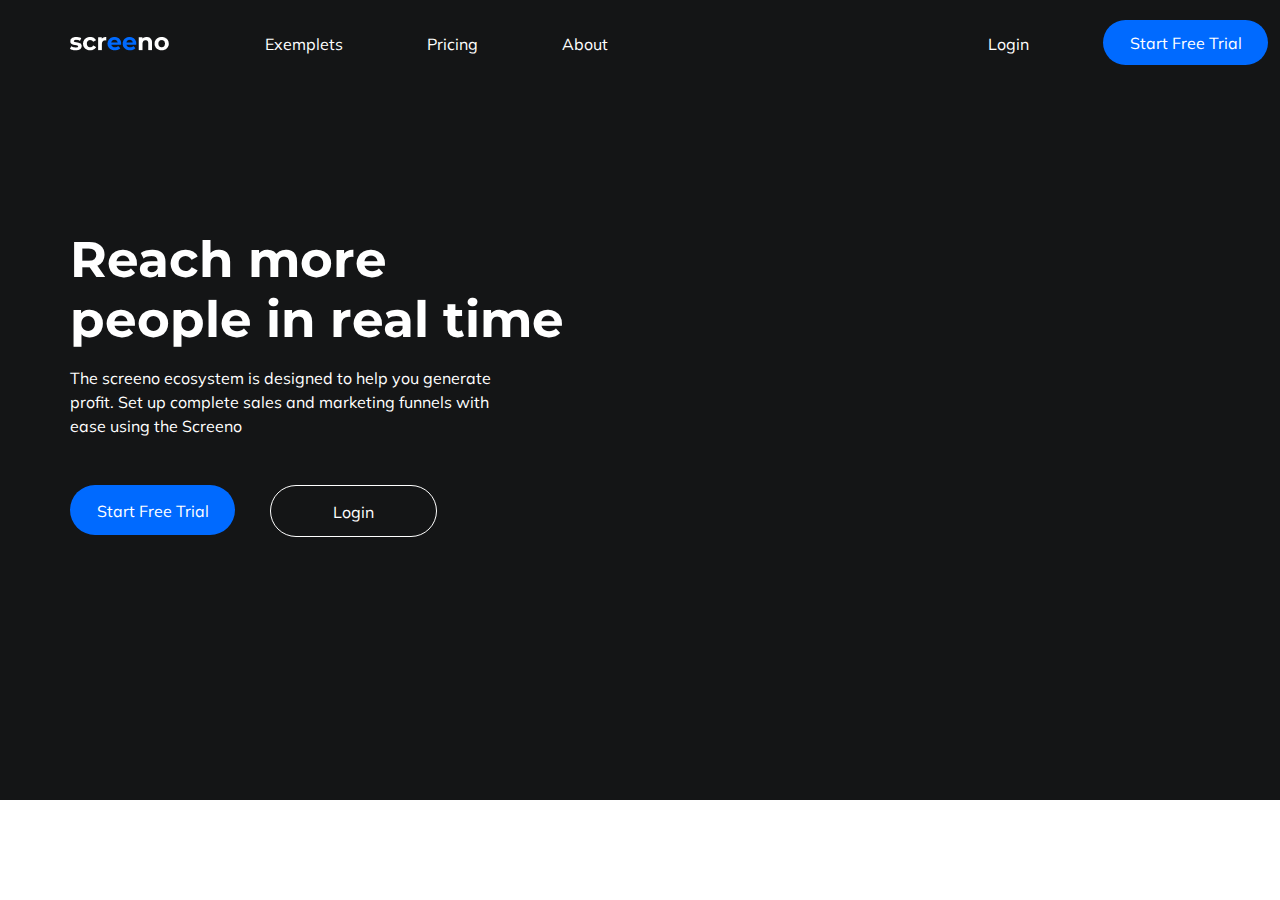
==== index.html @ a5e1cbe7 "added hero section text + started working on images" ====
<!DOCTYPE html>
<html lang="en">
<head>
    <meta charset="UTF-8">
    <meta http-equiv="X-UA-Compatible" content="IE=edge">
    <meta name="viewport" content="width=device-width, initial-scale=1.0">
    <link rel="stylesheet" href="main.css">
    <link rel="preconnect" href="https://fonts.googleapis.com">
    <link rel="preconnect" href="https://fonts.gstatic.com" crossorigin>
    <link href="https://fonts.googleapis.com/css2?family=Montserrat:wght@200;300;400;500;600;700;800&family=Mulish:wght@300;400;500;600;700&display=swap" rel="stylesheet">
    <title>Screeno</title>
</head>
<body>
    <section class="main-section">
        <div class="main-content">
            <nav class="main-nav">
                <img class="main-logo" src="img/title.png" alt="logo">
                <ul class="main-nav-ul">
                    <li class="main-nav-li">
                        Exemplets  
                    </li>
                    <li class="main-nav-li">
                        Pricing
                    </li>
                    <li class="main-nav-li">
                        About
                    </li>
                </ul>
                <ul class="main-nav-right">
                    <li class="right-li">
                        Login
                    </li>
                    <li class="right-li ">
                        <button class="main-right-button">
                            Start Free Trial
                        </button>
                    </li>
                </ul>
            </nav>
            <div class="main-text">
                <header class="main-header">
                    Reach more people in real time
                </header>
                <p class="main-p">
                    The screeno ecosystem is designed to help you generate profit. Set up complete sales and marketing funnels with ease using the Screeno
                </p>
                <div class="blue-main-btn">
                    <p>
                        Start Free Trial
                    </p>
                </div>
                <div class="login-main-btn">
                    <p>
                        Login
                    </p>
                </div>
            </div>
            <!-- <img class="main-img-phone" src="img/Main-phone-frame.png" alt="main phone"> -->
            <!-- <img class="main-img-tv" src="img/Main-TV-frame.png" alt="main TV"> -->
        </div>
    </section>
</body>
</html>
---- main.css ----
body{
    margin: 0;
    padding: 0;
}
.main-section{
    height: 800px;
    background-color: #141516;
}
.main-content{
    width: 1140px;
    margin: auto;
    
}
.main-nav{
    padding-top: 34px;
    display: flex;
    align-items: center; 
    font-family: 'Mulish', sans-serif;
    font-weight: 400;
    font-size: 16px;
    color: white;
    margin: 0;
    
    /* justify-content: space-between; */

}
.main-logo{
    cursor: pointer;
    margin-right: 96px;
}
.main-nav-ul{
    list-style-type: none;
    margin: 0;
    padding: 0;
    /* margin-right: 800px; */
}
.main-nav-li{
    display: inline-block;
    margin-right: 80px;
    cursor: pointer;
    transition: all 500ms; 
}
.main-nav-li:hover{
    color: #006AFF;
    
}
.main-nav-right{
    margin-left: 230px;
    margin-top: 0;
    margin-bottom: 0;
    padding: 0;
    list-style-type: none;
    /* left: 80%;
    position: absolute; */
    
}
.right-li{
    cursor: pointer;
    display: inline-block;
     margin-left: 70px; 
    
}  
.main-right-button{
    background: #006AFF;
    width: 165px;
    position: absolute;
    height: 45px;
    border-radius: 25px;
    font-family: 'Mulish', sans-serif;
    font-weight: 400;
    font-size: 16px;
    color: white;
    border: 0;
    cursor: pointer;
    top: 20px;
}      
.main-header{
    font-family: 'Montserrat', sans-serif;
    color: white;
    font-weight: 700;
    font-size: 50px;
    line-height: 60px;
    top: 230px;
    position: absolute;
    width: 500px;
}
.main-p{
    font-family: 'Mulish', sans-serif;
    color: white;
    width: 450px;
    font-size: 16px;
    line-height: 150%;
    font-weight: 400;
    top: 350px;
    position: absolute;
    
}

.blue-main-btn{
    background: #006AFF;
    width: 165px;
    position: absolute;
    height: 45px;
    border-radius: 37px;
    font-family: 'Mulish', sans-serif;
    font-weight: 400;
    font-size: 16px;
    color: white;
    border: 0;
    cursor: pointer;
    top: 485px;
    text-align: center;
    padding-bottom: 5px;
}

.login-main-btn{
    width: 165px;
    position: absolute;
    height: 40px;
    border-radius: 37px;
    font-family: 'Mulish', sans-serif;
    font-weight: 400;
    font-size: 16px;
    color: white;
    border: 1px solid white;
    text-align: center;
    padding-bottom: 10px;
    margin-left: 200px;
    top: 485px;
    cursor: pointer;
}
.main-img-tv{
    position: absolute;
    top: 175px;
    margin-right: 150px;
}
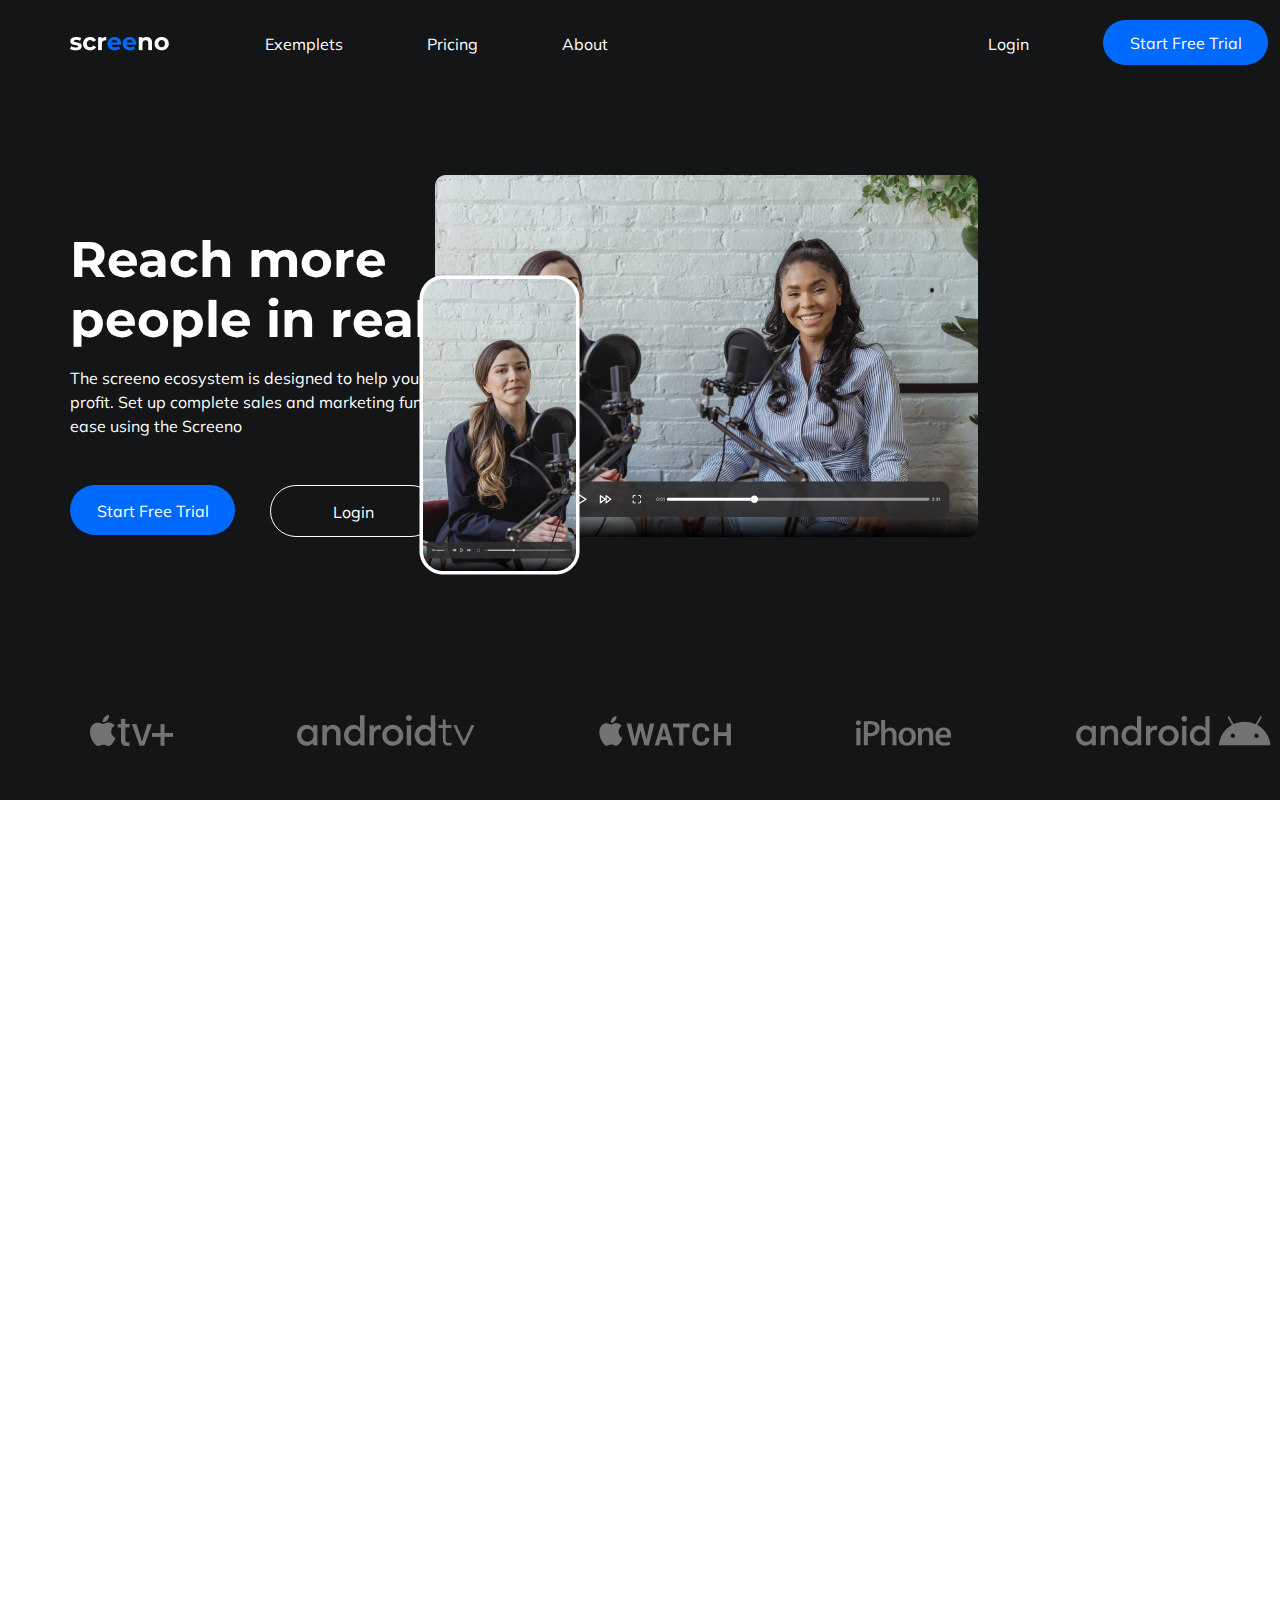
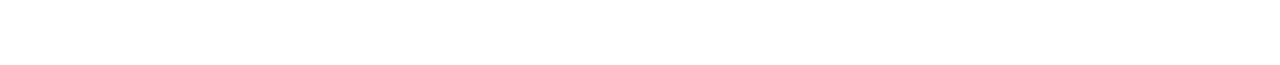
==== commit 92a4fe44: "Finished the hero section by placing the pictures and the service icons" ====
--- a/index.html
+++ b/index.html
@@ -11,53 +11,79 @@
     <title>Screeno</title>
 </head>
 <body>
-    <section class="main-section">
-        <div class="main-content">
-            <nav class="main-nav">
-                <img class="main-logo" src="img/title.png" alt="logo">
-                <ul class="main-nav-ul">
-                    <li class="main-nav-li">
+    <section class="hero-section">
+        <div class="hero-content">
+            <nav class="hero-nav">
+                <img class="hero-logo" src="img/title.png" alt="logo">
+                <ul class="hero-nav-ul">
+                    <li class="hero-nav-link">
                         Exemplets  
                     </li>
-                    <li class="main-nav-li">
+                    <li class="hero-nav-link">
                         Pricing
                     </li>
-                    <li class="main-nav-li">
+                    <li class="hero-nav-link">
                         About
                     </li>
                 </ul>
-                <ul class="main-nav-right">
-                    <li class="right-li">
+                <ul class="hero-nav-right">
+                    <li class="right-link">
                         Login
                     </li>
-                    <li class="right-li ">
-                        <button class="main-right-button">
+                    <li class="right-link">
+                        <button class="hero-right-button">
                             Start Free Trial
                         </button>
                     </li>
                 </ul>
             </nav>
-            <div class="main-text">
-                <header class="main-header">
+            <div class="hero-text">
+                <header class="hero-header">
                     Reach more people in real time
                 </header>
-                <p class="main-p">
+                <p class="hero-p">
                     The screeno ecosystem is designed to help you generate profit. Set up complete sales and marketing funnels with ease using the Screeno
                 </p>
-                <div class="blue-main-btn">
+                <div class="blue-hero-btn">
                     <p>
                         Start Free Trial
                     </p>
                 </div>
-                <div class="login-main-btn">
+                <div class="login-hero-btn">
                     <p>
                         Login
                     </p>
                 </div>
             </div>
-            <!-- <img class="main-img-phone" src="img/Main-phone-frame.png" alt="main phone"> -->
-            <!-- <img class="main-img-tv" src="img/Main-TV-frame.png" alt="main TV"> -->
+            <img class="hero-img-phone" src="img/Main-phone-frame.png" alt="main phone">
+            <img class="hero-img-tv" src="img/Main-TV-frame.png" alt="main TV">
+            <div class="live-hero-box">
+                <img class="hero-live" src="img/live.png" alt="live">
+            </div>
+            <div class="hero-platforms-flex">
+                <ul class="hero-platforms-list">
+                    <li class="hero-platforms">
+                        <img src="img/tv.png" alt="apple-tv">
+                    </li>
+                    <li class="hero-platforms">
+                        <img src="img/android.png" alt="android-tv">
+                    </li>
+                    <li class="hero-platforms">
+                        <img src="img/appleexport.png" alt="watch">
+                    </li>
+                    <li class="hero-platforms">
+                        <img src="img/iphone.png" alt="iphone">
+                    </li>
+                    <li class="hero-platforms">
+                        <img src="img/androidicon.png" alt="android">
+                    </li>
+                </ul>
+
+            </div>
         </div>
+    </section>
+    <section class="benefit-section">
+
     </section>
 </body>
 </html>--- a/main.css
+++ b/main.css
@@ -1,17 +1,20 @@
-body{
+body {
     margin: 0;
     padding: 0;
 }
-.main-section{
+
+.hero-section {
     height: 800px;
     background-color: #141516;
 }
-.main-content{
+
+.hero-content {
     width: 1140px;
     margin: auto;
     
 }
-.main-nav{
+
+.hero-nav {
     padding-top: 34px;
     display: flex;
     align-items: center; 
@@ -24,27 +27,32 @@
     /* justify-content: space-between; */
 
 }
-.main-logo{
+
+.hero-logo {
     cursor: pointer;
     margin-right: 96px;
 }
-.main-nav-ul{
+
+.hero-nav-ul {
     list-style-type: none;
     margin: 0;
     padding: 0;
     /* margin-right: 800px; */
 }
-.main-nav-li{
+
+.hero-nav-link {
     display: inline-block;
     margin-right: 80px;
     cursor: pointer;
     transition: all 500ms; 
 }
-.main-nav-li:hover{
+
+.hero-nav-link:hover {
     color: #006AFF;
     
 }
-.main-nav-right{
+
+.hero-nav-right { 
     margin-left: 230px;
     margin-top: 0;
     margin-bottom: 0;
@@ -54,13 +62,15 @@
     position: absolute; */
     
 }
-.right-li{
+
+.right-link {
     cursor: pointer;
     display: inline-block;
      margin-left: 70px; 
     
-}  
-.main-right-button{
+}
+
+.hero-right-button {
     background: #006AFF;
     width: 165px;
     position: absolute;
@@ -73,8 +83,9 @@
     border: 0;
     cursor: pointer;
     top: 20px;
-}      
-.main-header{
+}
+
+.hero-header {
     font-family: 'Montserrat', sans-serif;
     color: white;
     font-weight: 700;
@@ -84,7 +95,8 @@
     position: absolute;
     width: 500px;
 }
-.main-p{
+
+.hero-p {
     font-family: 'Mulish', sans-serif;
     color: white;
     width: 450px;
@@ -96,7 +108,7 @@
     
 }
 
-.blue-main-btn{
+.blue-hero-btn {
     background: #006AFF;
     width: 165px;
     position: absolute;
@@ -113,7 +125,7 @@
     padding-bottom: 5px;
 }
 
-.login-main-btn{
+.login-hero-btn {
     width: 165px;
     position: absolute;
     height: 40px;
@@ -129,8 +141,59 @@
     top: 485px;
     cursor: pointer;
 }
-.main-img-tv{
+
+.hero-img-tv {
     position: absolute;
     top: 175px;
     margin-right: 150px;
+    right: 152px;
+    width: 543px;
+}
+
+.hero-img-phone {
+    z-index: 2;
+    position: absolute;
+    top: 275px;
+    right: 700px;
+}
+
+.hero-live {
+    position: absolute;
+    z-index: 2;
+    padding-left: 13px;
+    padding-top: 3px;
+}
+
+.live-hero-box {
+    background-color: white;
+    height: 30px;
+    width: 72px;
+    border-radius: 20px;
+    top: 155px;
+    left: 1525px;
+    position: absolute;
+}
+
+.hero-platforms-flex {
+    margin-top: 645px;
+    position: absolute;
+}
+
+.hero-platforms-list {
+    list-style-type: none;
+
+}
+
+.hero-platforms {
+    display: inline-block;
+    margin-left: 120px;
+    cursor: pointer;
+}
+
+.hero-platforms:first-child {
+    margin-left: -20px;
+}
+
+.benefit-section {
+    height: 865px;
 }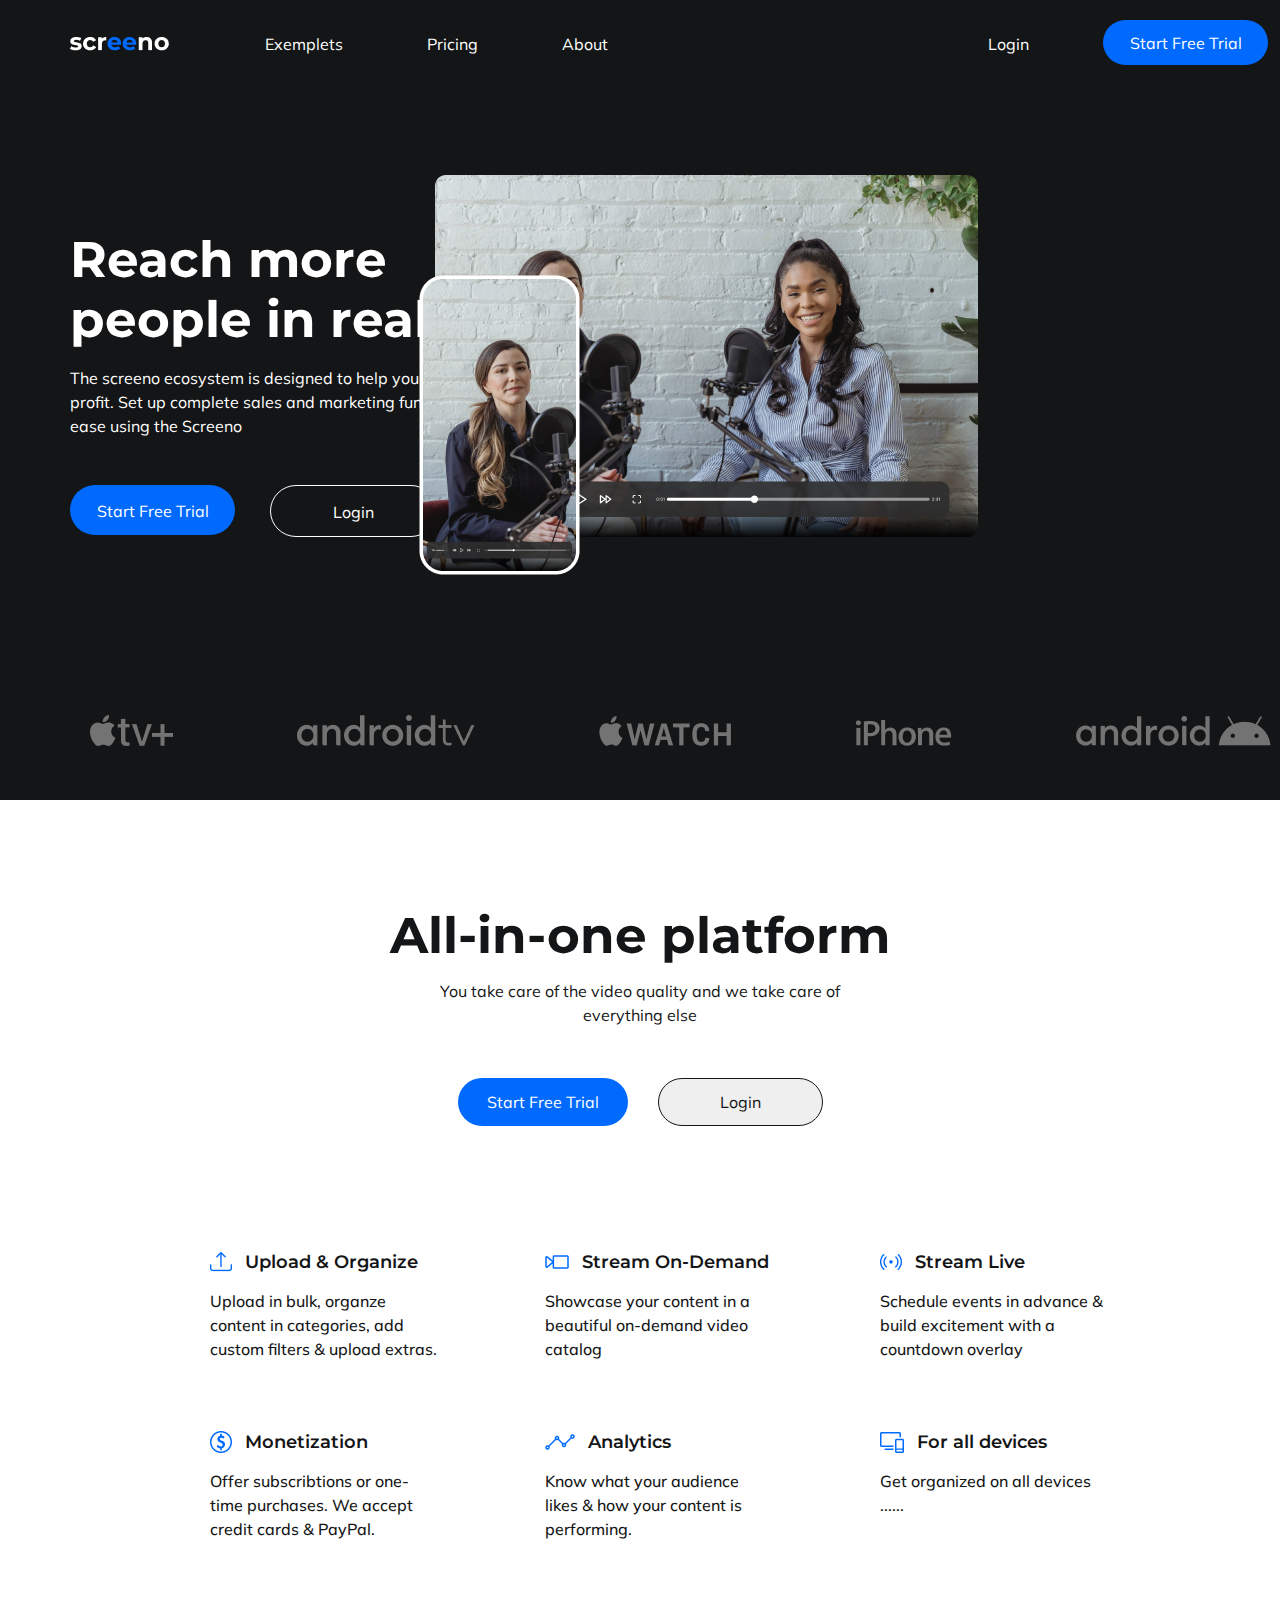
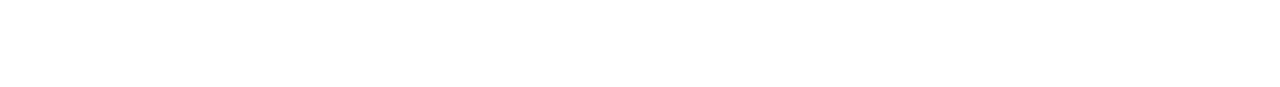
==== commit c042891f: "(mostly) finished the benefits section as well as started reworking the hero section in a paralell h" ====
--- a/index.html
+++ b/index.html
@@ -38,9 +38,9 @@
                 </ul>
             </nav>
             <div class="hero-text">
-                <header class="hero-header">
+                <h1 class="hero-header">
                     Reach more people in real time
-                </header>
+                </h1>
                 <p class="hero-p">
                     The screeno ecosystem is designed to help you generate profit. Set up complete sales and marketing funnels with ease using the Screeno
                 </p>
@@ -83,7 +83,95 @@
         </div>
     </section>
     <section class="benefit-section">
+        <div class="benefit-flex">
+            <div class="benefit-main-box">            
+                <h1 class="benefit-title">
+                    All-in-one platform
+                </h1>
+                <p class="benefit-subtxt">
+                    You take care of the video quality and we take care of <br> everything else
+                </p>
+                <div class="benefit-cta">
+                    <button class="benefit-trial-btn">
+                        Start Free Trial
+                    </button>
+                    <button class="benefit-login-btn">
+                        Login
+                    </button>
+                </div>
+                    <div class="benefits-list-box">
+                        <ul class="benefit-list">
+                            <li class="benefit-list-item">
+                                <div class="benefit-list-subtitlebox">
+                                    <img class="benfit-logo" src="img/upload.png" alt="cam">
+                                    <h2 class="benefit-list-subtitle">
+                                        Upload & Organize
+                                    </h2>
+                                </div>
+                                <p class="benefit-list-txt">
+                                    Upload in bulk, organze content in categories, add custom filters & upload extras.
+                                </p>
+                            </li>
+                            <li class="benefit-list-item">
+                                <div class="benefit-list-subtitlebox">
+                                    <img class="benfit-logo" src="img/camera.png" alt="wavelength">
+                                    <h2 class="benefit-list-subtitle">
+                                        Stream On-Demand
+                                    </h2>
+                                </div>
+                                <p class="benefit-list-txt">
+                                    Showcase your content in a beautiful on-demand video catalog
+                                </p>                            
+                            </li>
+                            <li class="benefit-list-item">
+                                <div class="benefit-list-subtitlebox">
+                                    <img class="benfit-logo" src="img/radio.png" alt="cash">
+                                    <h2 class="benefit-list-subtitle">
+                                        Stream Live
+                                    </h2>
+                                </div>
+                                <p class="benefit-list-txt">
+                                    Schedule events in advance & build excitement with a countdown overlay
+                                </p>
+                            </li>
+                            <li class="benefit-list-item">
+                                <div class="benefit-list-subtitlebox">
+                                    <img class="benfit-logo" src="img/caash.png" alt="progress">
+                                    <h2 class="benefit-list-subtitle">
+                                        Monetization
+                                    </h2>
+                                </div>
+                                <p class="benefit-list-txt">
+                                    Offer subscribtions or one-time purchases. We accept credit cards & PayPal. 
+                                </p>
+                            </li>
+                             <li class="benefit-list-item">
+                                <div class="benefit-list-subtitlebox">
+                                    <img class="benfit-logo" src="img/analitic.png" alt="platform">
+                                    <h2 class="benefit-list-subtitle">
+                                        Analytics
+                                    </h2>
+                                </div>
+                                <p class="benefit-list-txt">
+                                    Know what your audience likes & how your content is performing. 
+                                </p>
+                            </li>
+                            <li class="benefit-list-item">
+                                <div class="benefit-list-subtitlebox">
+                                    <img class="benfit-logo" src="img/bene-platform.png" alt="upload">
+                                    <h2 class="benefit-list-subtitle">
+                                        For all devices 
+                                    </h2>
+                                </div>
+                                <p class="benefit-list-txt">
+                                    Get organized on all devices ......
+                                </p>
+                            </li>
+                        </ul>
+                    </div>
 
+            </div>
+        </div>
     </section>
 </body>
 </html>--- a/main.css
+++ b/main.css
@@ -1,6 +1,10 @@
 body {
     margin: 0;
     padding: 0;
+}
+
+ul {
+    list-style-type: none;
 }
 
 .hero-section {
@@ -94,6 +98,7 @@
     top: 230px;
     position: absolute;
     width: 500px;
+    margin: 0;
 }
 
 .hero-p {
@@ -195,5 +200,105 @@
 }
 
 .benefit-section {
-    height: 865px;
-}+    justify-content: center;
+    display: flex;
+}
+
+.benefit-flex {
+    display: flex;
+    flex-direction: column;
+    width: 1140px;
+}
+
+.benefit-title {
+    font-family: 'Montserrat', sans-serif;
+    color: #141516;
+    font-weight: 700;
+    font-size: 50px;
+    line-height: 60px;
+    margin: 0;
+    padding-top: 106px;
+    text-align: center;
+}
+
+.benefit-subtxt {
+    font-family: 'Mulish', sans-serif;
+    color: #141516;
+    font-size: 16px;
+    line-height: 150%;
+    font-weight: 400;
+    text-align: center;
+    margin-top: 13px;
+    margin-bottom: 51px;
+}
+
+.benefit-cta {
+    display: flex;
+    justify-content: center;
+    margin-bottom: 125px;
+}
+
+.benefit-trial-btn {
+    background: #006AFF;
+    border-radius: 25px;
+    border: 0;
+    cursor: pointer;
+    padding: 13px 29px 13px 29px;
+    font-family: 'Mulish', sans-serif;
+    font-weight: 400;
+    font-size: 16px;
+    color: white;
+    margin-right: 15px;
+}
+
+.benefit-login-btn {
+    border-radius: 25px;
+    font-family: 'Mulish', sans-serif;
+    font-weight: 400;
+    font-size: 16px;
+    color: #141516;
+    border: 1px solid #141516;    
+    padding: 13px 29px 13px 29px;
+    min-width: 165px;
+    margin-left: 15px;
+}
+
+.benefit-list-subtitle {
+    font-family: 'Montserrat', sans-serif;
+    font-weight: 600;
+    font-size: 18px;
+    line-height: 22px;
+    color: #141516;
+    margin: 0;
+    padding-left: 13px;
+}
+
+.benefit-list-txt {
+    font-weight: 500;
+    font-size: 16px;
+    line-height: 150%;
+    color: #141516;
+    font-family: 'Mulish', sans-serif;
+    max-width: 230px;
+    margin-bottom: 70px;
+}
+
+.benefit-list-subtitlebox {
+    display: flex;
+    flex-direction: row;
+    align-items: center;
+}
+
+.benefit-logo {
+}
+
+.benefits-list-box {
+    padding: 0 100px 60px 100px;
+}
+.benefit-list {
+    display: flex;
+    flex-direction: row;
+    flex-wrap: wrap;
+    justify-content: space-between;
+}
+
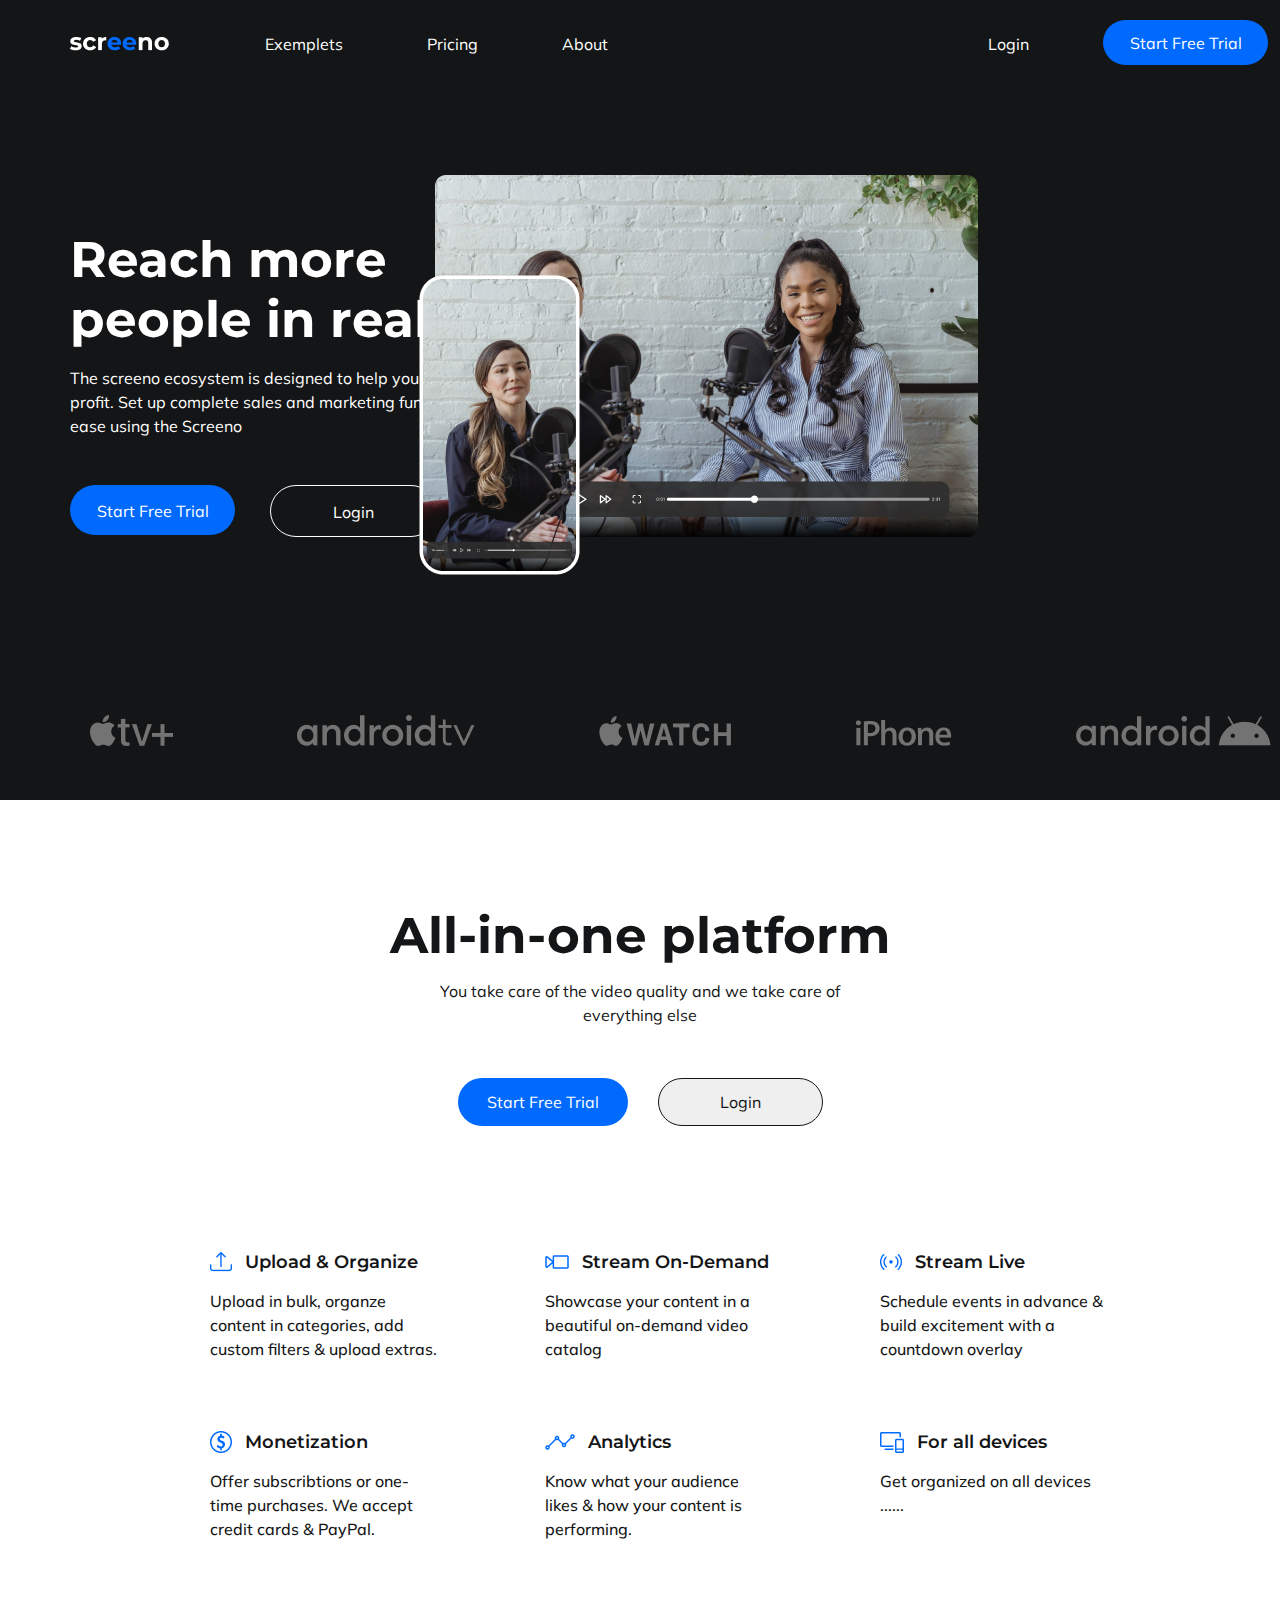
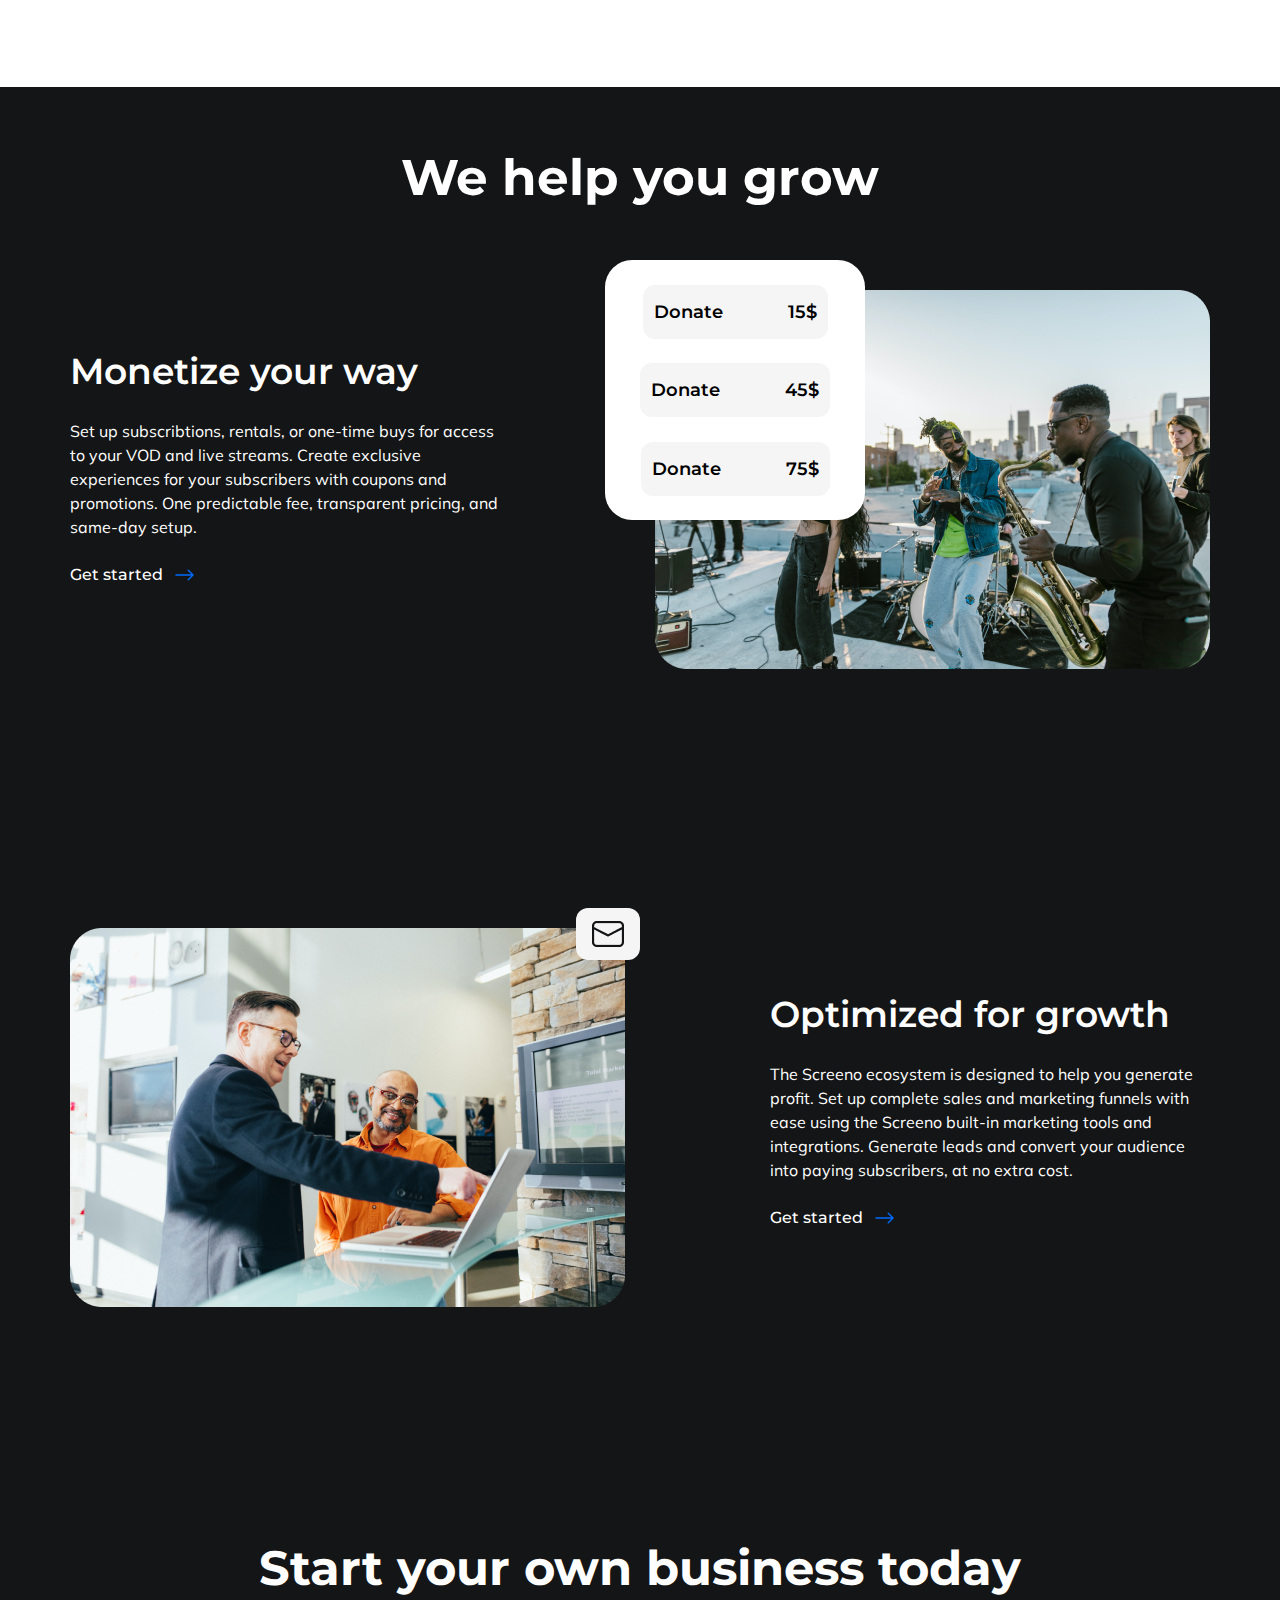
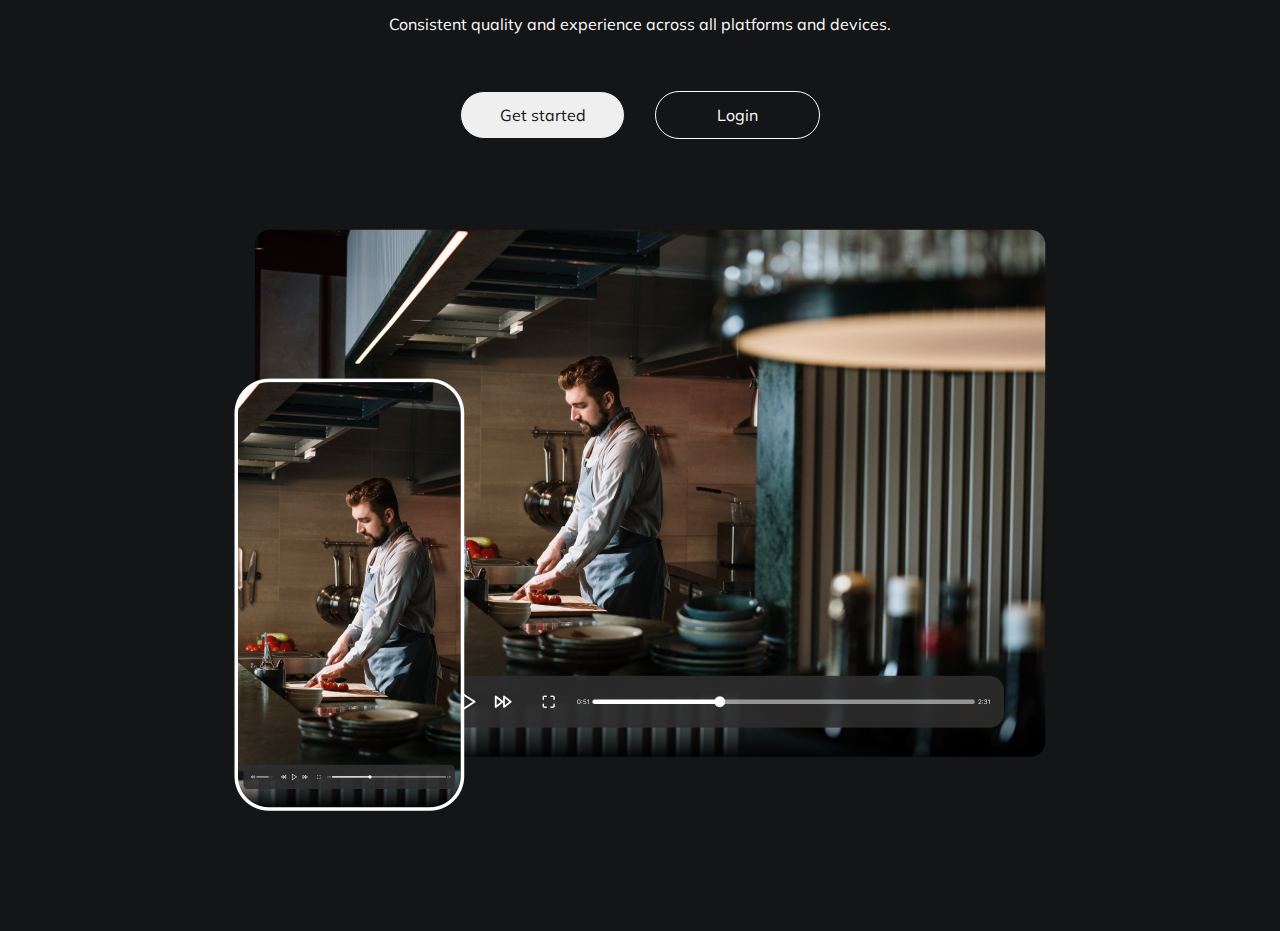
==== commit 23b9481f: "finished the central section" ====
--- a/index.html
+++ b/index.html
@@ -173,5 +173,84 @@
             </div>
         </div>
     </section>
+    <section class="growth-section">
+        <div class="growth-flex">
+            <h1 class="growth-title">
+                We help you grow
+            </h1>
+            <div class="money-box">
+                <div class="money-content">
+                    <h2 class="money-title">
+                        Monetize your way
+                    </h2>
+                    <p class="money-txt">
+                        Set up subscribtions, rentals, or one-time buys for access to your VOD and live streams. Create exclusive experiences for your subscribers with coupons and promotions. One predictable fee, transparent pricing, and same-day setup.   
+                    </p>
+                    <div class="money-start">
+                        <a href="" class="money-link">
+                            Get started
+                        </a>
+                        <img src="img/arrow-donation.png" alt="arrow">
+                    </div>
+                </div>
+                <div class="money-img-box">
+                    <div class="donation-box">
+                        <button class="donation-btn">
+                            Donate 15$
+                        </button>
+                        <button class="donation-btn">
+                            Donate 45$
+                        </button>
+                        <button class="donation-btn">
+                            Donate 75$
+                        </button>
+                    </div>
+                    <img src="img/donation-img.png" alt="saxguy">
+                </div>
+            </div>
+            <div class="growth-box">
+                <div class="growth-img-box">
+                    <img src="img/donation-img2.png" alt="CEOguy">
+                    <div class="growth-mail-box">
+                        <img src="img/envelope.png" alt="envelope">
+                    </div>
+                </div>
+                <div class="growth-content">
+                    <h2 class="money-title">
+                        Optimized for growth
+                    </h2>
+                    <p class="money-txt">
+                        The Screeno ecosystem is designed to help you generate profit. Set up complete sales and marketing funnels with ease using the Screeno built-in marketing tools and integrations. Generate leads and convert your audience into paying subscribers, at no extra cost.
+                    </p>
+                    <div class="money-start">
+                        <a class="money-link" href="">
+                            Get started
+                        </a>
+                        <img src="img/arrow-donation.png" alt="arrow">
+                    </div>
+                </div>
+            </div>
+            <div class="quality-content">
+                <h1 class="quality-title">
+                    Start your own business today
+                </h1>
+                <p class="quality-txt">
+                    Consistent quality and experience across all platforms and devices.
+                </p>
+                <div class="quality-buttons">
+                    <button class="quality-start-btn">
+                        Get started
+                    </button>
+                    <button class="quality-login-btn">
+                        Login
+                    </button>
+                </div>
+                <div class="quality-img-box">
+                    <img class="quality-tv" src="img/kitchen-tv.png" alt="kitchen-tv">
+                    <img class="quality-phone" src="img/kitchen-phone.png" alt="kitchen-phone">
+                </div>
+            </div>
+        </div>
+    </section>
 </body>
 </html>--- a/main.css
+++ b/main.css
@@ -3,6 +3,10 @@
     padding: 0;
 }
 
+a , a:visited {
+    text-decoration: none;
+    color: white;
+}
 ul {
     list-style-type: none;
 }
@@ -289,8 +293,6 @@
     align-items: center;
 }
 
-.benefit-logo {
-}
 
 .benefits-list-box {
     padding: 0 100px 60px 100px;
@@ -302,3 +304,221 @@
     justify-content: space-between;
 }
 
+.growth-section {
+    background-color: #141516;
+    display: flex;
+    justify-content: center;
+}
+
+.growth-flex {
+    display: flex;
+    flex-direction: column;
+    width: 1140px;
+}
+
+.growth-title {
+    font-family: 'Montserrat', sans-serif;
+    color: white;
+    font-weight: 700;
+    font-size: 50px;
+    line-height: 60px;
+    text-align: center;
+    margin-top: 61px;
+    margin-bottom: 52px;
+}
+
+.money-box {
+    display: flex;
+    flex-direction: row;
+    justify-content: space-between;
+    margin-bottom: 235px;
+}
+
+.money-content {
+    display: flex;
+    flex-direction: column;
+    justify-content: center;
+}
+
+.money-start {
+    display: flex;
+    flex-direction: row;
+    align-items: center;
+}
+
+.money-title {
+    font-weight: 600;
+    font-size: 36px;
+    line-height: 44px;
+    font-family: 'Montserrat', sans-serif;
+    color: white;
+    margin: 0;
+}
+
+.money-txt {
+    font-weight: 400;
+    font-size: 16px;
+    line-height: 150%;
+    color: white;
+    font-family: 'Mulish', sans-serif;
+    max-width: 440px;
+    margin-top: 26px;
+    margin-bottom: 26px;
+}
+
+.money-link {
+    color: white;
+    font-weight: 500;
+    font-size: 16px;
+    line-height: 20px;
+    font-family: 'Montserrat', sans-serif;
+    padding-right: 12px;
+}
+
+.money-img-box {
+    padding-top: 30px;
+    padding-left: 50px;
+    position: relative;
+}
+
+.donation-box {
+    background-color: white;
+    z-index: 1;
+    min-width: 260px;
+    min-height: 260px;
+    position: absolute;
+    left: 0;
+    top: 0;
+    border-radius: 27px;
+    display: flex;
+    flex-direction: column;
+    align-items: center;
+    justify-content: space-evenly;
+}
+
+.donation-btn {
+    background-color: #F5F5F5;
+    border: none;
+    border-radius: 12px;
+    font-weight: 600;
+    font-size: 18px;
+    line-height: 22px;
+    font-family: 'Montserrat', sans-serif;
+    word-spacing: 60px;
+    cursor: pointer;
+    padding: 16px 11px 16px 11px;
+    
+}
+
+.growth-box {
+    display: flex;
+    flex-direction: row;
+    justify-content: space-between;
+    margin-bottom: 230px;
+}
+
+.growth-content {
+    display: flex;
+    flex-direction: column;
+    justify-content: center;
+}
+
+.money-title {
+    font-weight: 600;
+    font-size: 36px;
+    line-height: 44px;
+    font-family: 'Montserrat', sans-serif;
+    color: white;
+    margin: 0;
+}
+
+.growth-img-box {
+    position: relative;
+    padding-top: 20px;
+    padding-right: 15px;
+}
+
+.growth-mail-box {
+    width: 64px;
+    height: 52px;
+    background-color: #F5F5F5;
+    position: absolute;
+    border-radius: 12px;
+    top: 0;
+    right: 0;
+    display: flex;
+    align-items: center;
+    justify-content: center;
+}
+
+.quality-title {
+    font-weight: 700;
+    font-size: 48px;
+    line-height: 55px;
+    font-family: 'Montserrat', sans-serif;
+    color: white;
+    margin: 0;
+}
+
+.quality-txt {
+    font-weight: 400;
+    font-size: 16px;
+    line-height: 150%;
+    color: white;
+    font-family: 'Mulish', sans-serif;
+    margin-bottom: 55px;
+}
+
+.quality-content {
+    display: flex;
+    flex-direction: column;
+    justify-content: center;
+    align-items: center;
+}
+
+.quality-buttons {
+    display: flex;
+    flex-direction: row;
+    margin-bottom: 90px;
+}
+
+.quality-start-btn {
+    border-radius: 25px;
+    border: 1px solid #141516;    
+    padding: 13px 29px 13px 29px;
+    min-width: 165px;
+    margin-right: 15px;
+    font-family: 'Mulish', sans-serif;
+    font-weight: 400;
+    font-size: 16px;
+    color: #141516;
+}
+
+.quality-login-btn {
+    border-radius: 37px;
+    font-family: 'Mulish', sans-serif;
+    font-weight: 400;
+    font-size: 16px;
+    color: white;
+    background-color: #141516;
+    border: 1px solid white;
+    cursor: pointer;
+    padding: 13px 61px 13px 61px;
+    margin-left: 15px;
+}
+
+
+.quality-img-box {
+    position: relative;
+    padding-bottom: 50px;
+    padding-left: 20px;
+    margin-bottom: 120px;
+}
+
+
+.quality-phone {
+    position: absolute;
+    bottom: 0;
+    left: 0;
+    z-index: 1;
+}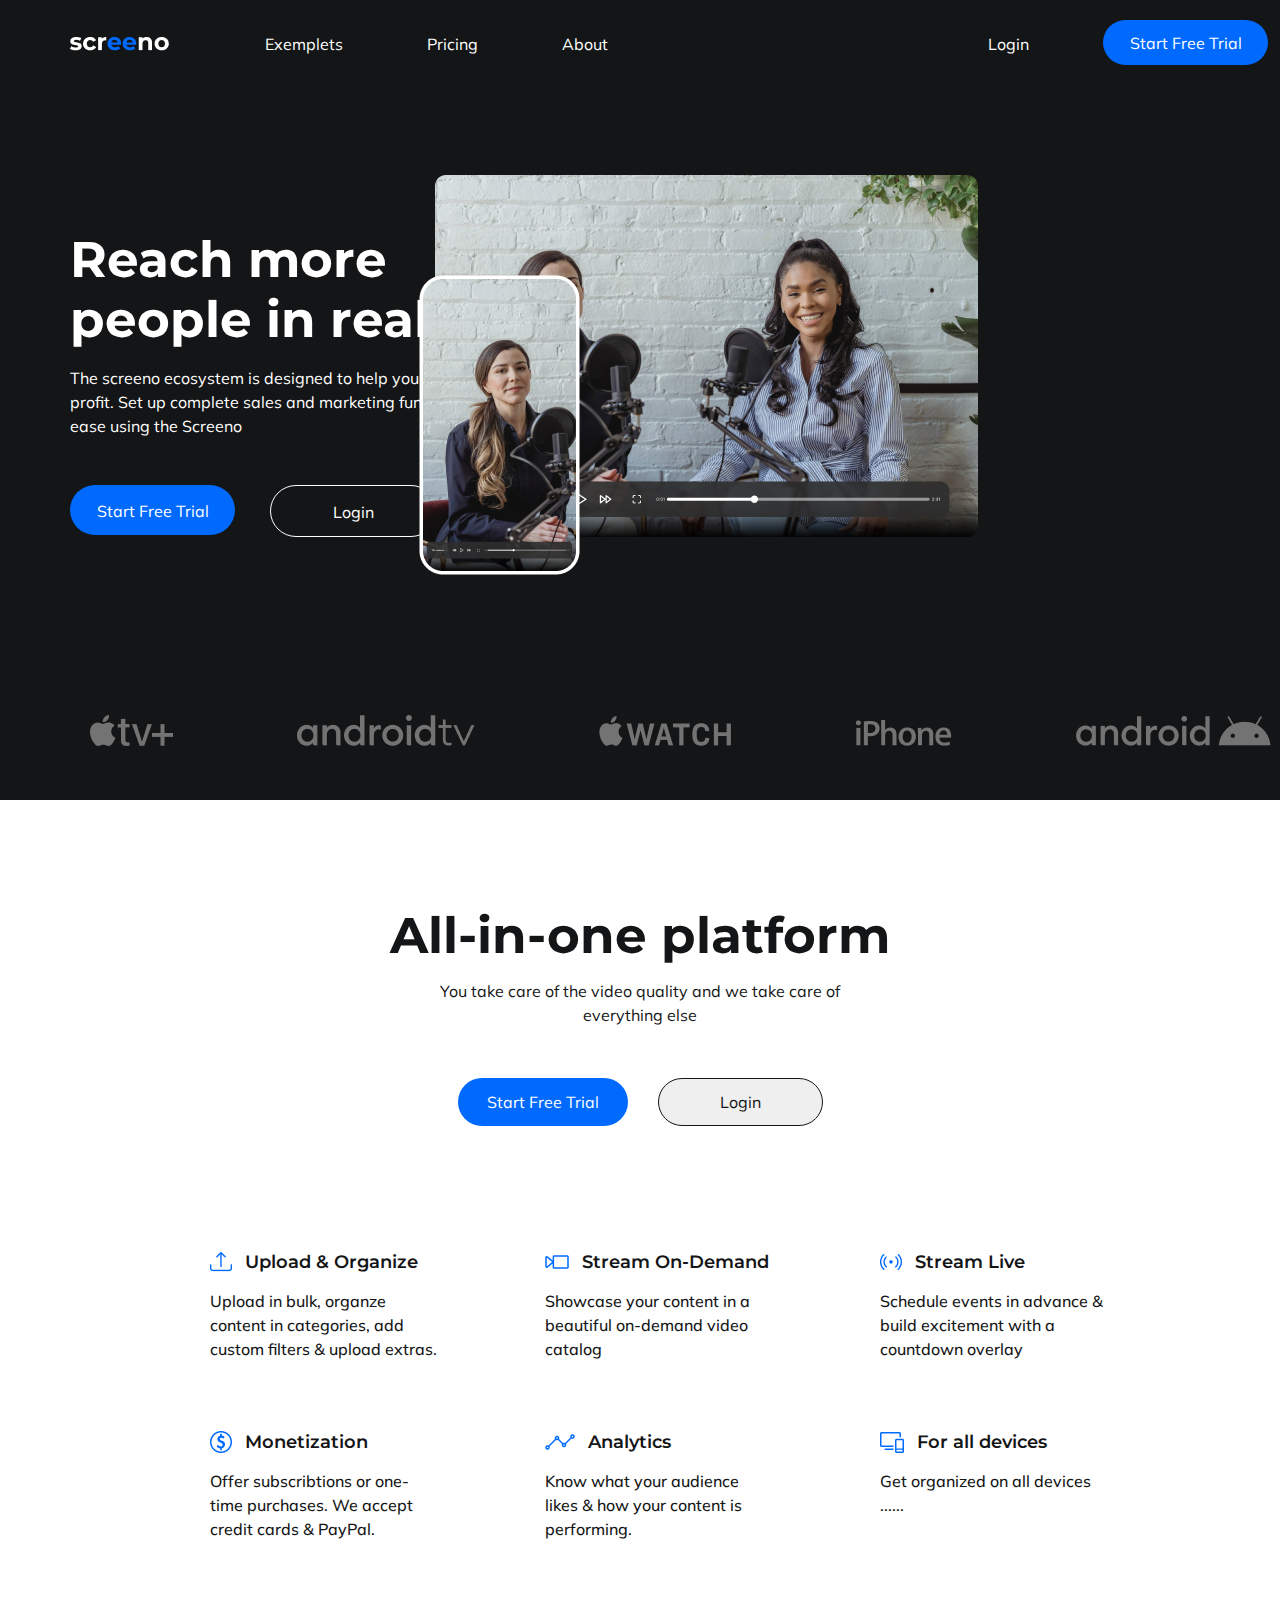
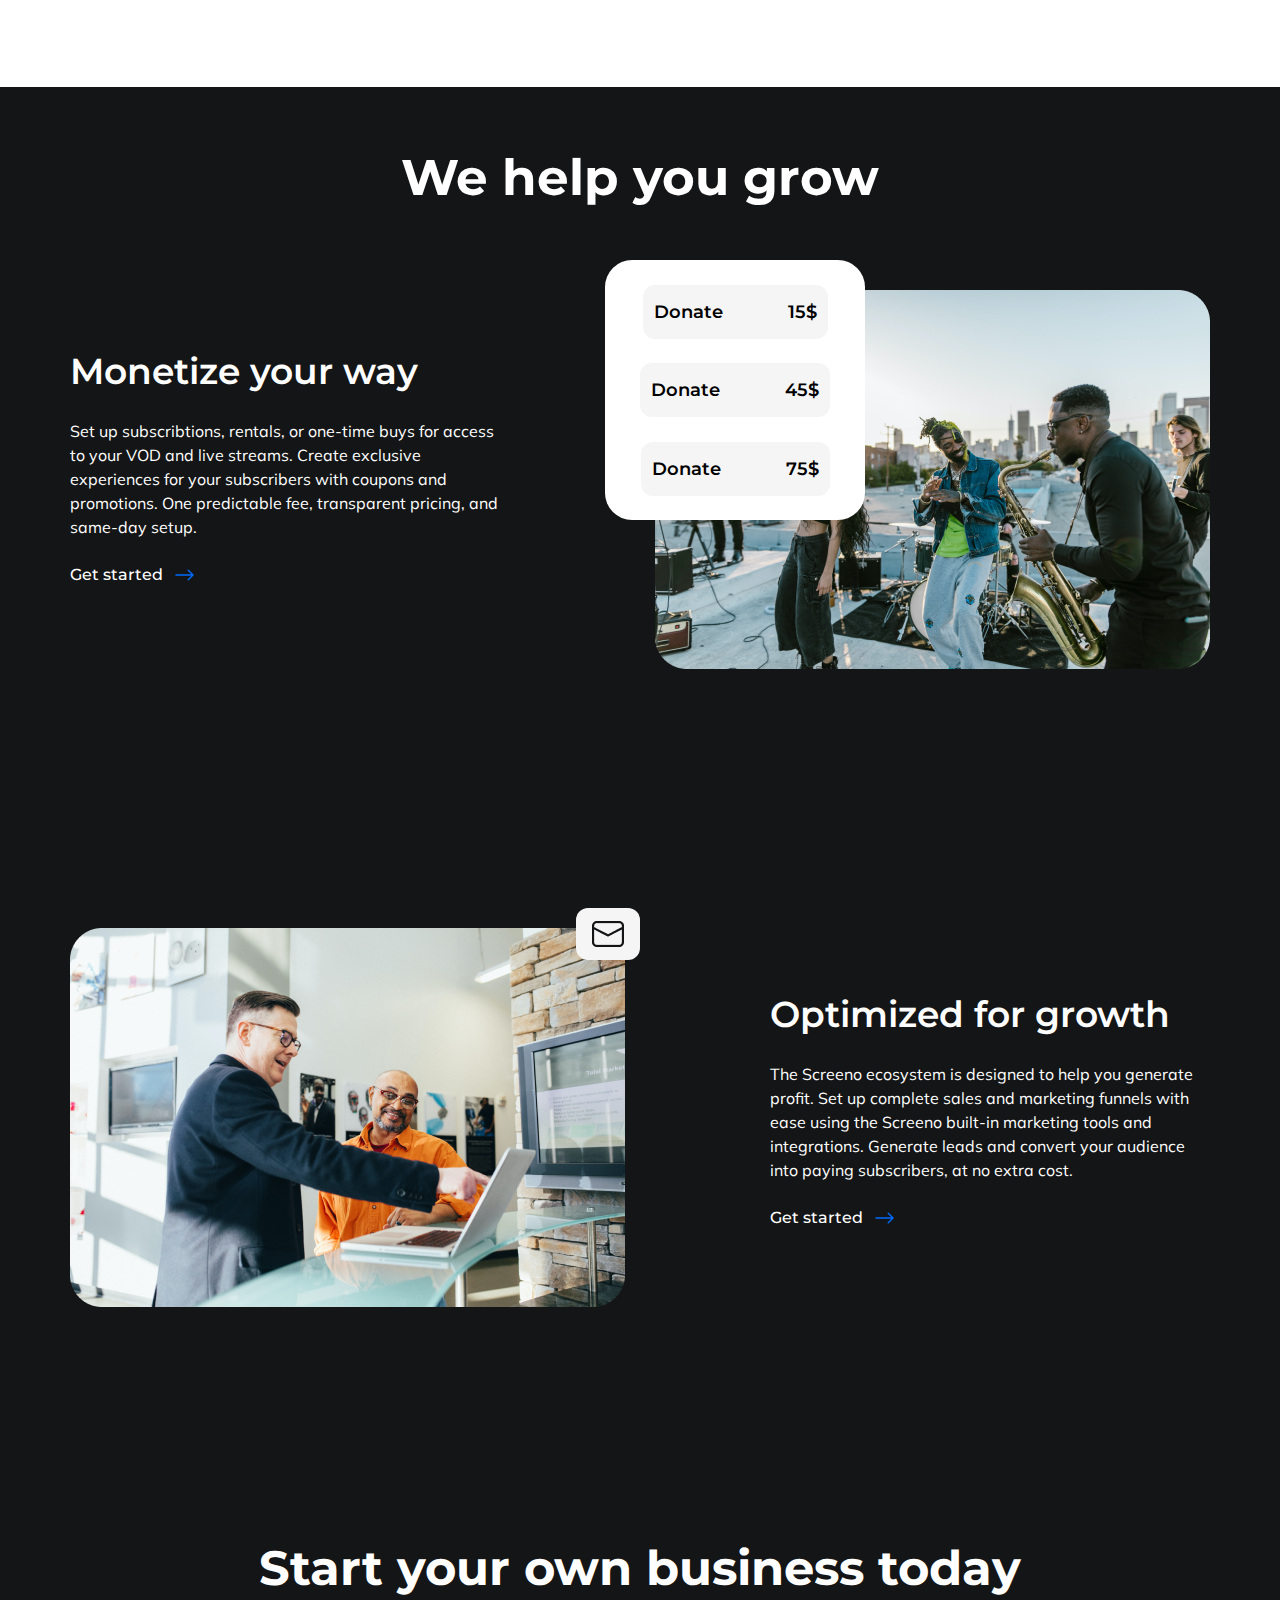
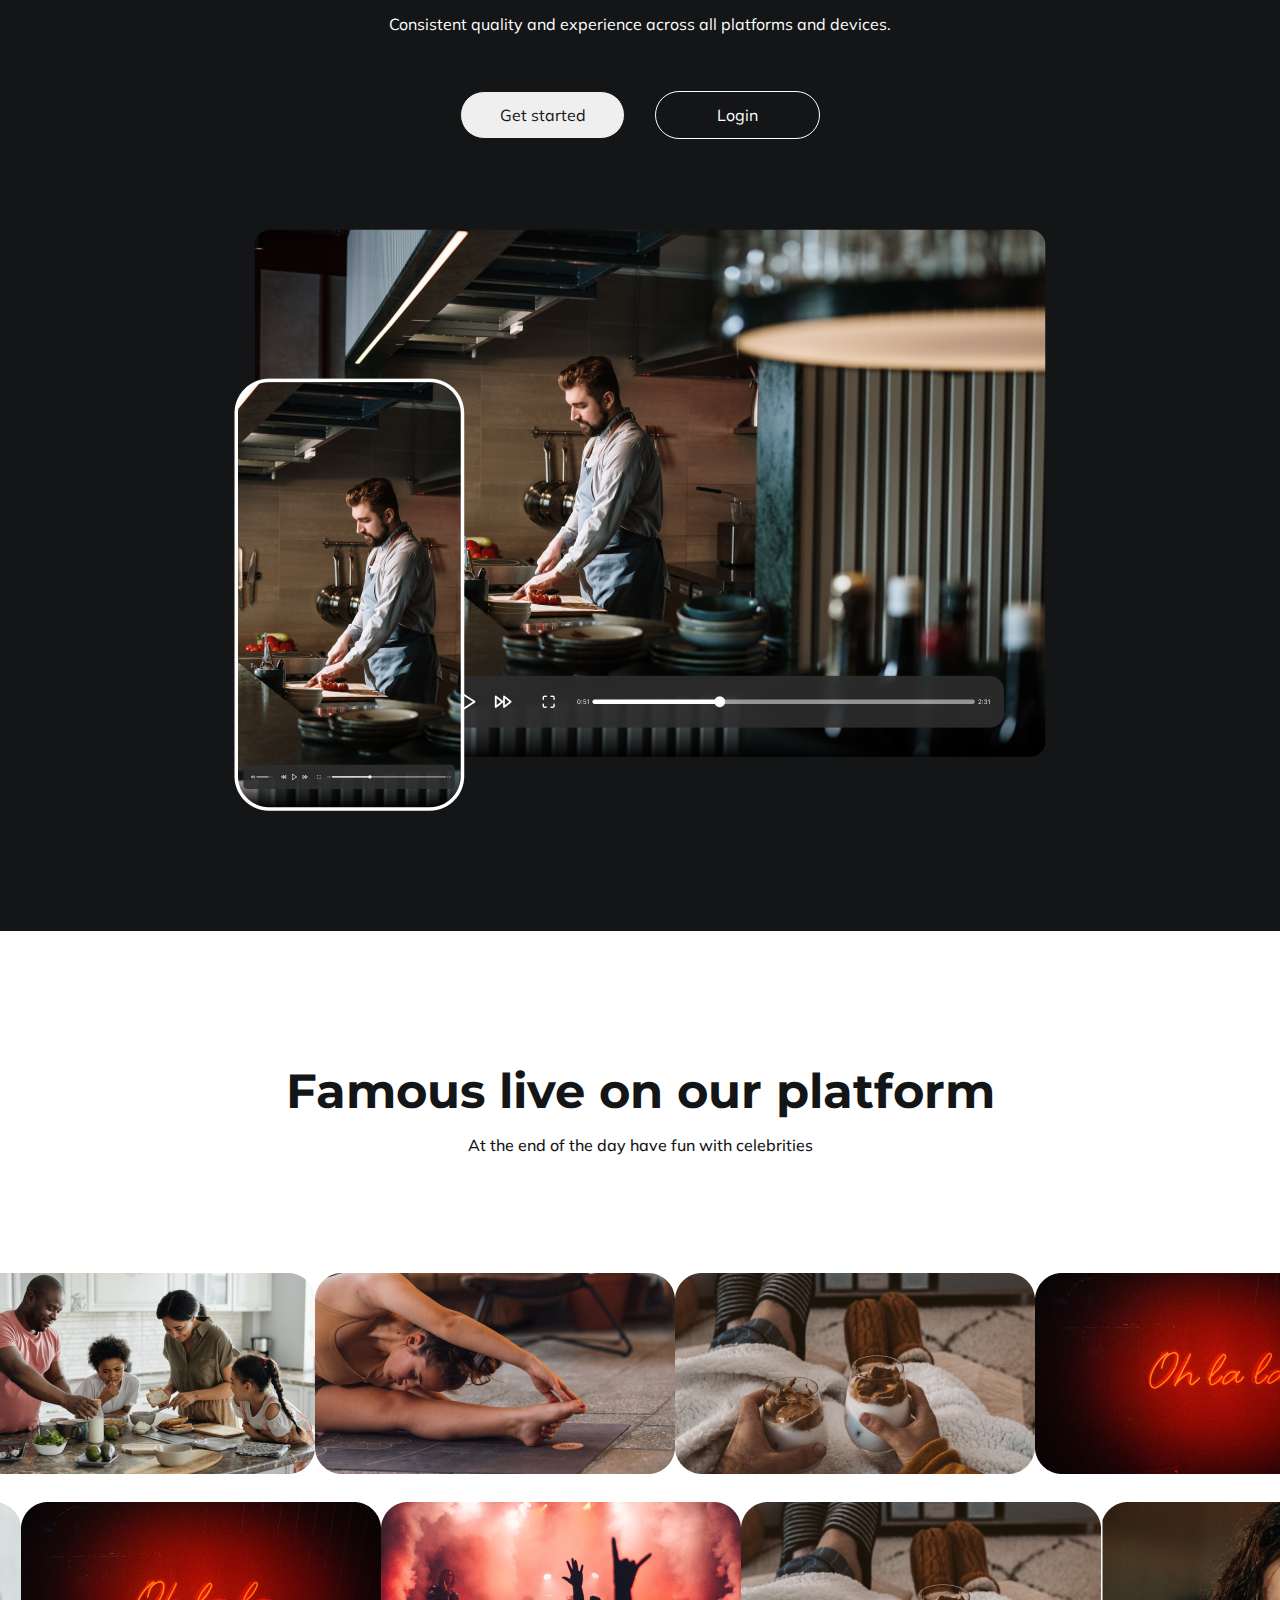
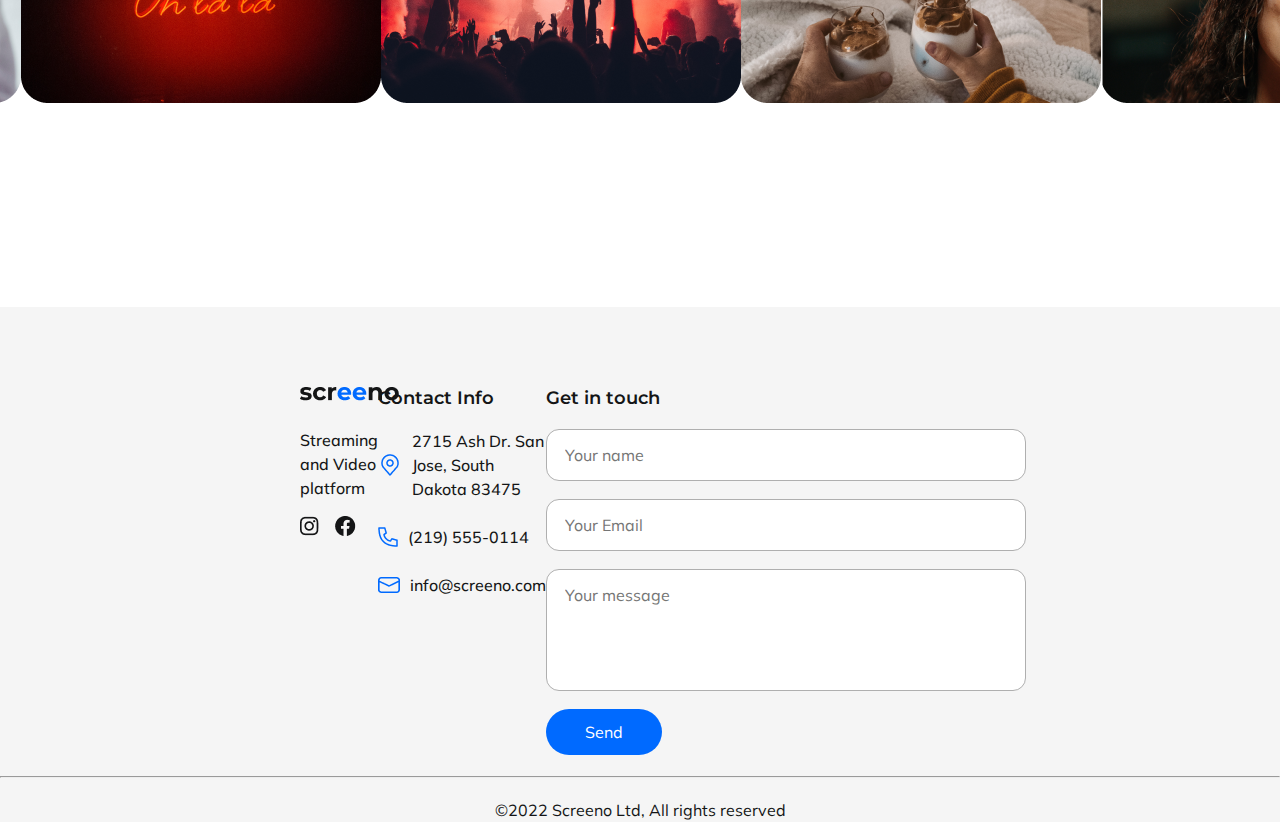
==== commit cdb5dc3d: "added the portfolio and the footer" ====
--- a/index.html
+++ b/index.html
@@ -252,5 +252,102 @@
             </div>
         </div>
     </section>
+    <section class="fame-section">
+        <div class="fame-flex">
+            <h1 class="fame-title">
+                Famous live on our platform
+            </h1>
+            <p class="fame-txt">
+                At the end of the day have fun with celebrities
+            </p>
+        </div>
+    </section>
+    <ul class="fame-portfolio-top">
+        <li>
+            <img src="img/platform-1.png" alt="">
+        </li>
+        <li>
+            <img src="img/platform-2.png" alt="">
+        </li>
+        <li>
+            <img src="img/platform-3.png" alt="">
+        </li>
+        <li>
+            <img src="img/platform-6.png" alt="">
+        </li>
+        <li>
+            <img src="img/platform-4.png" alt="">
+        </li>
+    </ul>
+    <ul class="fame-portfolio-bot">
+        <li>
+            <img src="img/platform-5.png" alt="">
+        </li>
+        <li>
+            <img src="img/platform-6.png" alt="">
+        </li>
+        <li>
+            <img src="img/platform-7.png" alt="">
+        </li>
+        <li>
+            <img src="img/platform-3.png" alt="">
+        </li>
+        <li>
+            <img src="img/platform-8.png" alt="">
+        </li>
+        <li>
+            <img src="img/platform-9.png" alt="">
+        </li>
+    </ul>
+    <footer class="ftr-box">
+        <div class="ftr-social">
+            <img class="ftr-logo" src="img/title-black.png" alt="logo">
+            <p class="ftr-social-txt">
+                Streaming and Video platform
+            </p>
+            <img src="img/instafb-footer.png" alt="">
+        </div>
+        <div class="ftr-contact">
+            <h3 class="ftr-contant-title">
+                Contact Info
+            </h3>
+            <div class="ftr-contact-box">
+                <img src="img/location-footer.png" alt="">
+                <p class="ftr-contact-txt">
+                    2715 Ash Dr. San Jose, South Dakota 83475
+                </p>
+            </div>
+            <div class="ftr-contact-box">
+                <img src="img/phone-footer.png" alt="">
+                <p class="ftr-contact-txt">
+                    (219) 555-0114
+                </p>
+            </div>
+            <div class="ftr-contact-box">
+                <img src="img/evnelope-footer.png" alt="">
+                <p class="ftr-contact-txt">
+                    info@screeno.com
+                </p>
+            </div>
+        </div>
+        <div class="ftr-input">
+            <h3 class="ftr-input-title">
+                Get in touch 
+            </h3>
+            <input class="ftr-input-txt" placeholder="Your name">
+            <input class="ftr-input-txt" placeholder="Your Email">
+            <input class="ftr-input-msg" placeholder="Your message">
+            <button class="ftr-input-btn">
+                Send
+            </button>
+        </div>
+
+    </footer>
+    <div class="afterthought">
+        <hr>
+        <p class="aftertxt">
+            ©2022 Screeno Ltd, All rights reserved
+        </p>
+    </div>
 </body>
 </html>--- a/main.css
+++ b/main.css
@@ -9,6 +9,11 @@
 }
 ul {
     list-style-type: none;
+}
+
+hr {
+    margin: 0;
+    margin-bottom: 20px;
 }
 
 .hero-section {
@@ -521,4 +526,196 @@
     bottom: 0;
     left: 0;
     z-index: 1;
+}
+
+.fame-section {
+    display: flex;
+    justify-content: center;
+    align-items: center;
+    flex-direction: column;
+}
+
+.fame-flex {
+    /* display: flex;
+    flex-direction: column; */
+    width: 1140px;
+    text-align: center;
+}
+
+.fame-title {
+    font-weight: 700;
+    font-size: 48px;
+    line-height: 55px;
+    font-family: 'Montserrat', sans-serif;
+    color: #141516;
+    margin-top: 133px;
+    margin-bottom: 0;
+}
+
+.fame-txt {
+    margin-top: 14px;
+    margin-bottom: 100px;
+    font-weight: 500;
+    font-size: 16px;
+    line-height: 150%;
+    color: #141516;
+    font-family: 'Mulish', sans-serif;
+}
+
+.fame-portfolio-top {
+    display: flex;
+    flex-direction: row;
+    align-items: center;
+    justify-content: space-between;
+    margin-bottom: 24px;
+    padding-left: 0;
+}
+
+.fame-portfolio-bot {
+    display: flex;
+    flex-direction: row;
+    align-items: center;
+    justify-content: space-between;
+    padding-left: 0;
+    margin-bottom: 200px;
+}
+
+.ftr-box {
+    background-color: #F5F5F5;
+    padding-top: 80px;
+    padding-bottom: 21px;
+    display: flex;
+    flex-direction: row;
+    justify-content: space-evenly;
+    padding-left: 300px;
+    padding-right: 355px;
+}
+
+.ftr-social {
+    display: flex;
+    flex-direction: column;
+    align-items: flex-start;
+    position: relative;
+}
+
+.ftr-social-txt {
+    font-weight: 500;
+    font-size: 16px;
+    line-height: 150%;
+    color: #141516;
+    font-family: 'Mulish', sans-serif;
+    max-width: 170px;
+    padding-top: 25px;
+}
+
+.ftr-logo {
+    position: absolute;
+    top: 0;
+    left: 0;
+}
+
+.ftr-contact {
+    display: flex;
+    flex-direction: column;
+}
+
+.ftr-contant-title {
+    font-family: 'Montserrat', sans-serif;
+    font-weight: 600;
+    font-size: 18px;
+    line-height: 22px;
+    color: #141516;
+    margin-top: 0;
+    margin-bottom: 8px;
+}
+
+.ftr-contact-txt {
+    font-family: 'Mulish', sans-serif;
+    color: #141516;
+    font-size: 16px;
+    line-height: 150%;
+    font-weight: 500;
+    max-width: 180px;
+    padding-left: 10px;
+    margin: 12px 0 12px 0;
+}
+
+.ftr-contact-box {
+    display: flex;
+    flex-direction: row;
+    align-items: center;
+    
+}
+
+.ftr-input {
+    display: flex;
+    flex-direction: column;
+    align-items: flex-start;
+}
+
+.ftr-input-title {
+    font-family: 'Montserrat', sans-serif;
+    font-weight: 600;
+    font-size: 18px;
+    line-height: 22px;
+    color: #141516;
+    margin-top: 0;
+    margin-bottom: 20px;
+}
+
+.ftr-input-txt {
+    color: #7C7C7C;
+    font-family: 'Mulish', sans-serif;
+    font-size: 16px;
+    line-height: 150%;
+    font-weight: 400;
+    border: 1px solid #afafaf;
+    box-sizing: border-box;
+    border-radius: 13px;
+    min-width: 480px;
+    padding: 13px 18px 13px 18px;
+    margin-bottom: 18px;
+}
+
+.ftr-input-msg {
+    color: #7C7C7C;
+    font-family: 'Mulish', sans-serif;
+    color: #141516;
+    font-size: 16px;
+    line-height: 150%;
+    font-weight: 400;
+    border: 1px solid #afafaf;
+    box-sizing: border-box;
+    border-radius: 13px;
+    min-width: 480px;
+    min-height: 94px;
+    padding: 13px 18px 83px 18px;
+    margin-bottom: 18px;
+
+}
+
+.ftr-input-btn {
+    background: #006AFF;
+    border-radius: 25px;
+    border: 0;
+    cursor: pointer;
+    padding: 13px 39px 13px 39px;
+    font-family: 'Mulish', sans-serif;
+    font-weight: 400;
+    font-size: 16px;
+    color: white;
+}
+
+.afterthought {
+    background-color: #F5F5F5;
+}
+
+.aftertxt {
+    text-align: center;
+    font-family: 'Mulish', sans-serif;
+    font-size: 16px;
+    line-height: 150%;
+    font-weight: 400;
+    color: #141516;
+    margin-bottom: 10px;
 }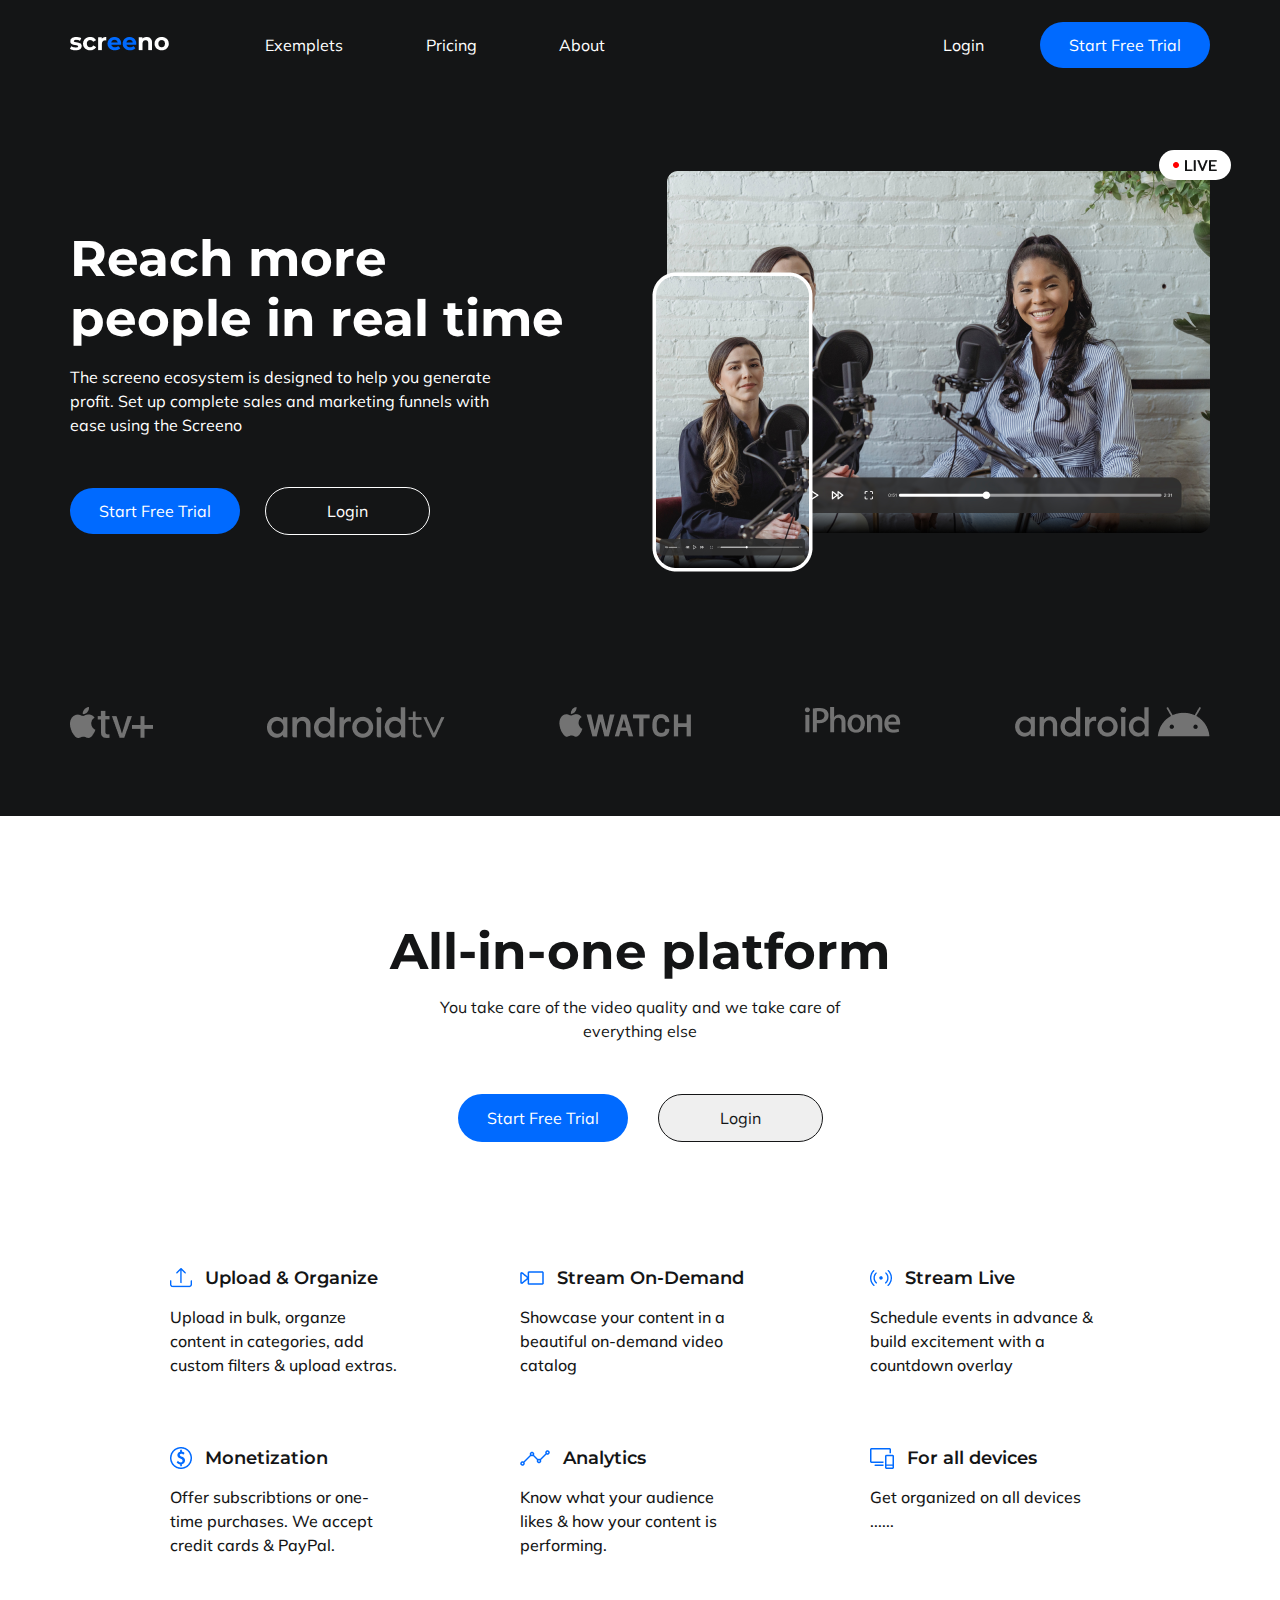
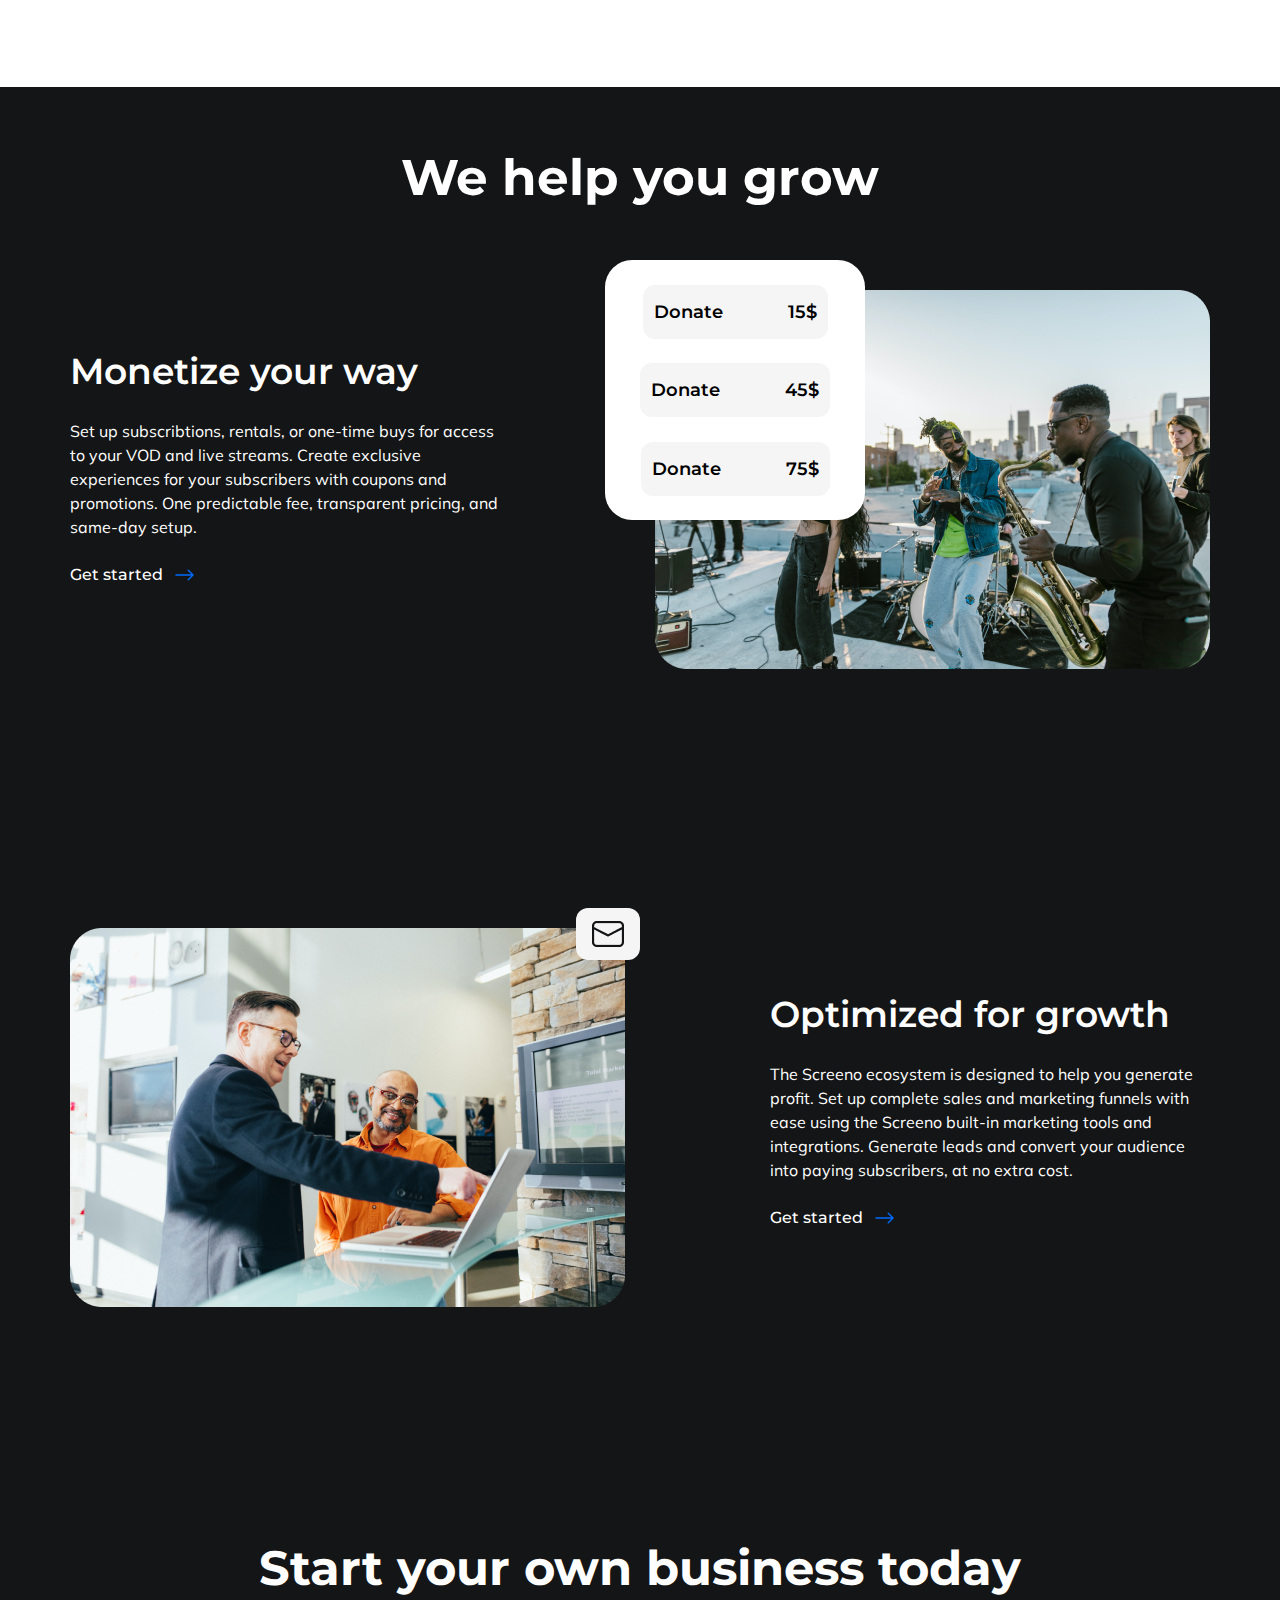
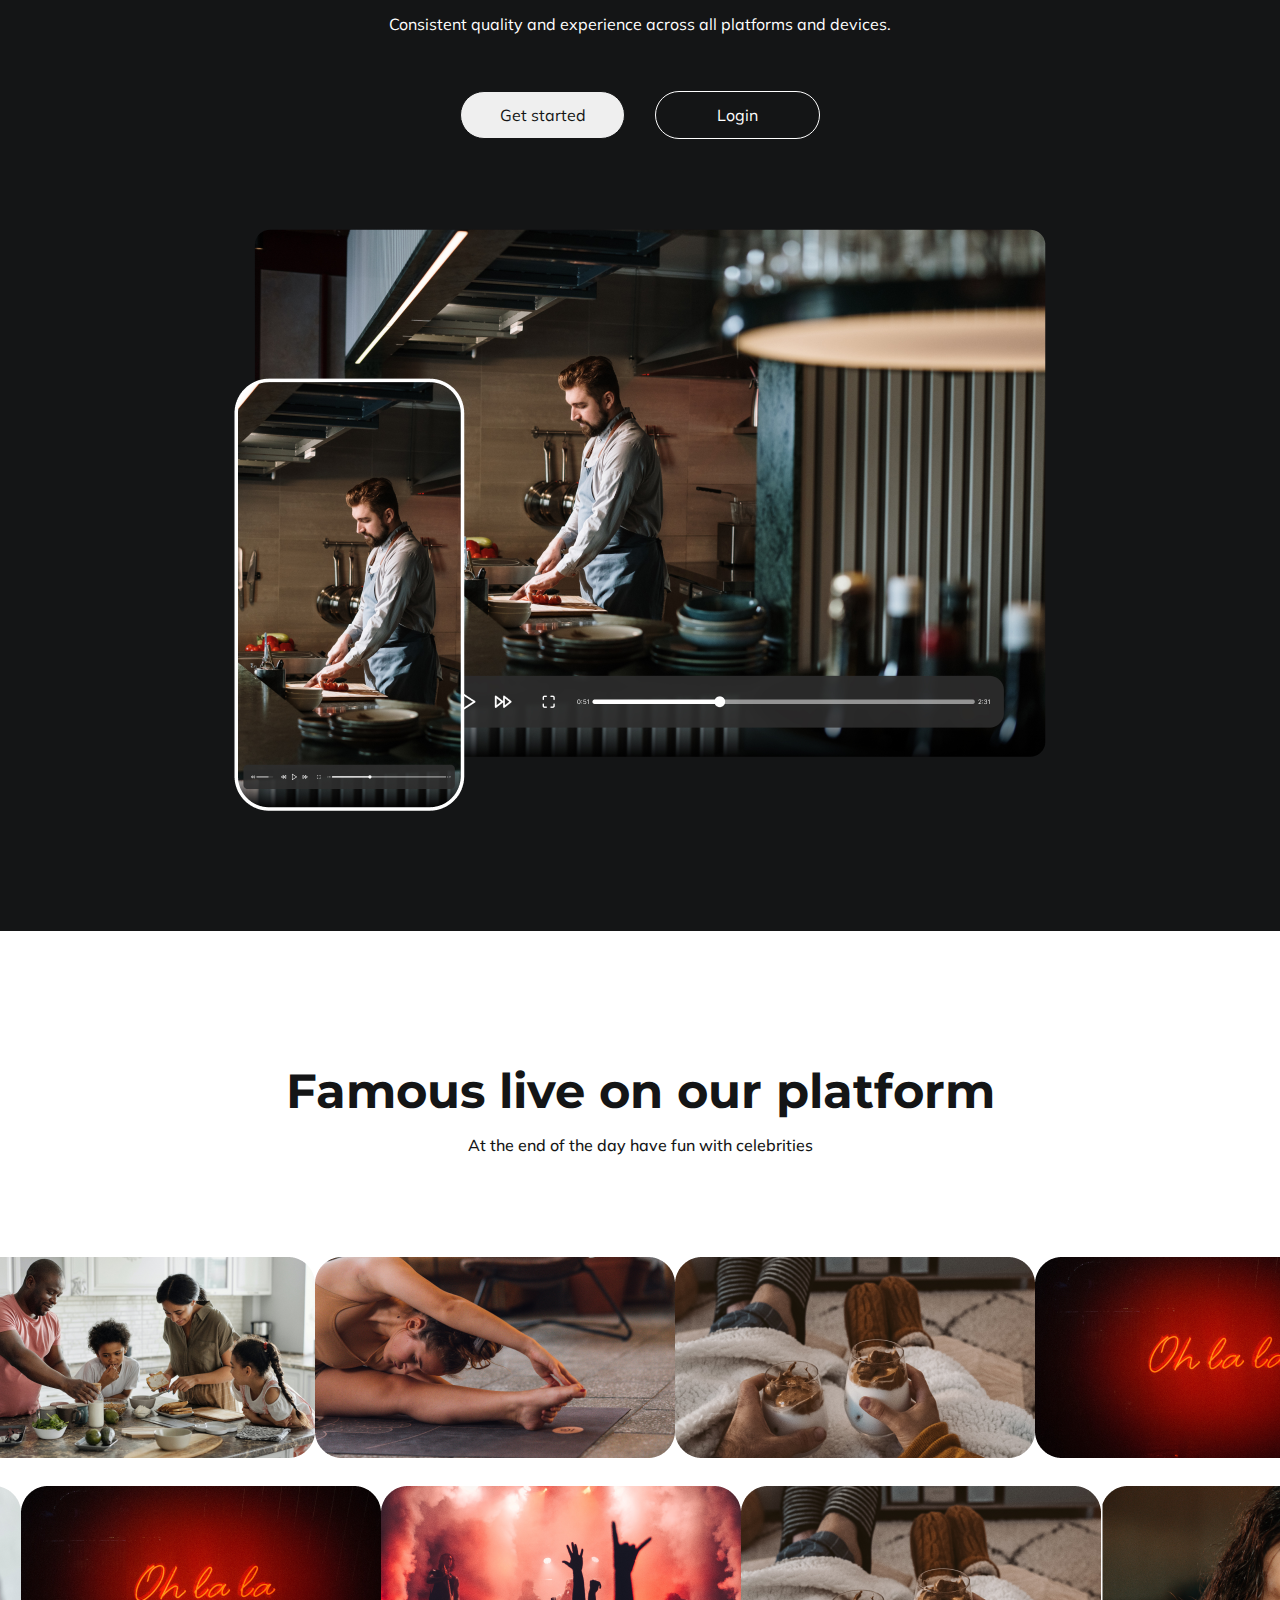
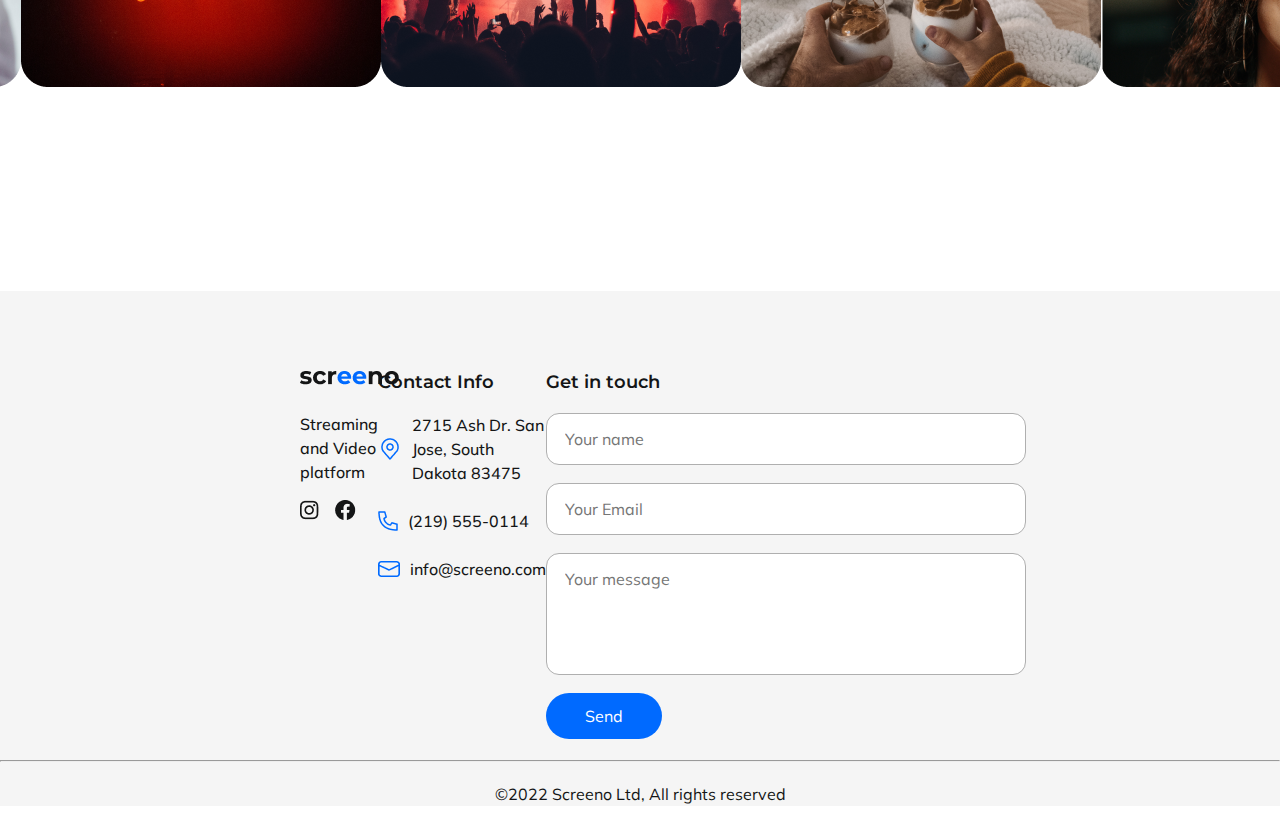
==== commit bfb3ed85: "Finished the base website and deleted the temporary files" ====
--- a/index.html
+++ b/index.html
@@ -12,73 +12,88 @@
 </head>
 <body>
     <section class="hero-section">
-        <div class="hero-content">
+        <div class="hero-flex">
             <nav class="hero-nav">
-                <img class="hero-logo" src="img/title.png" alt="logo">
-                <ul class="hero-nav-ul">
-                    <li class="hero-nav-link">
-                        Exemplets  
-                    </li>
-                    <li class="hero-nav-link">
-                        Pricing
-                    </li>
-                    <li class="hero-nav-link">
-                        About
+                <div class="nav-left-ct">
+                    <div class="logo-box">
+                        <img class="hero-logo" src="img/title.png" alt="logo">
+                    </div>
+                    <ul class="nav-ul">
+                        <li class="nav-link">
+                            <a href="">
+                                Exemplets  
+                            </a>
+                        </li>
+                        <li class="nav-link">
+                            <a href="">
+                                Pricing
+                            </a>
+                        </li>
+                        <li class="nav-link">
+                            <a href="">
+                                About
+                            </a>
+                        </li>
+                    </ul>
+                </div>
+                <div class="nav-right-ct">
+                    <ul class="right-nav-ul">
+                        <li class="right-nav-link">
+                            <a href="">
+                                Login
+                            </a>
+                        </li>
+                        <li>
+                          <button class="nav-btn">
+                              Start Free Trial
+                          </button>
+                        </li>
+                  </ul>  
+                </div>
+            </nav>
+            <div class="hero-content">
+                <div class="hero-content-txt">
+                    <h1 class="hero-title">
+                        Reach more people in real time
+                    </h1>
+                    <p class="hero-para">
+                        The screeno ecosystem is designed to help you generate profit. Set up complete sales and marketing funnels with ease using the Screeno
+                    </p>
+                    <div class="hero-cta">
+                        <button class="hero-cta-btn">
+                            Start Free Trial
+                        </button>
+                        <button class="hero-login-cta-btn">
+                            Login
+                        </button>
+                    </div>
+                </div>
+                <div class="hero-content-img">
+                    <img class="hero-img-tv" src="img/Main-TV-frame.png" alt="main TV">
+                    <img class="hero-img-phone" src="img/Main-phone-frame.png" alt="main phone">
+                    <div class="hero-live-box">
+                        <img class="hero-live" src="img/live.png" alt="live">
+                    </div>
+                </div>
+            </div>
+            <div class="hero-logos">
+                <ul class="hero-platforms-list">
+                    <li class="hero-platforms">
+                        <img src="img/tv.png" alt="apple-tv">
+                    </li>
+                    <li class="hero-platforms">
+                        <img src="img/android.png" alt="android-tv">
+                    </li>
+                    <li class="hero-platforms">
+                        <img src="img/appleexport.png" alt="watch">
+                    </li>
+                    <li class="hero-platforms">
+                        <img src="img/iphone.png" alt="iphone">
+                    </li>
+                    <li class="hero-platforms">
+                        <img src="img/androidicon.png" alt="android">
                     </li>
                 </ul>
-                <ul class="hero-nav-right">
-                    <li class="right-link">
-                        Login
-                    </li>
-                    <li class="right-link">
-                        <button class="hero-right-button">
-                            Start Free Trial
-                        </button>
-                    </li>
-                </ul>
-            </nav>
-            <div class="hero-text">
-                <h1 class="hero-header">
-                    Reach more people in real time
-                </h1>
-                <p class="hero-p">
-                    The screeno ecosystem is designed to help you generate profit. Set up complete sales and marketing funnels with ease using the Screeno
-                </p>
-                <div class="blue-hero-btn">
-                    <p>
-                        Start Free Trial
-                    </p>
-                </div>
-                <div class="login-hero-btn">
-                    <p>
-                        Login
-                    </p>
-                </div>
-            </div>
-            <img class="hero-img-phone" src="img/Main-phone-frame.png" alt="main phone">
-            <img class="hero-img-tv" src="img/Main-TV-frame.png" alt="main TV">
-            <div class="live-hero-box">
-                <img class="hero-live" src="img/live.png" alt="live">
-            </div>
-            <div class="hero-platforms-flex">
-                <ul class="hero-platforms-list">
-                    <li class="hero-platforms">
-                        <img src="img/tv.png" alt="apple-tv">
-                    </li>
-                    <li class="hero-platforms">
-                        <img src="img/android.png" alt="android-tv">
-                    </li>
-                    <li class="hero-platforms">
-                        <img src="img/appleexport.png" alt="watch">
-                    </li>
-                    <li class="hero-platforms">
-                        <img src="img/iphone.png" alt="iphone">
-                    </li>
-                    <li class="hero-platforms">
-                        <img src="img/androidicon.png" alt="android">
-                    </li>
-                </ul>
-
             </div>
         </div>
     </section>
--- a/main.css
+++ b/main.css
@@ -16,7 +16,7 @@
     margin-bottom: 20px;
 }
 
-.hero-section {
+/* .hero-section {
     height: 800px;
     background-color: #141516;
 }
@@ -37,7 +37,7 @@
     color: white;
     margin: 0;
     
-    /* justify-content: space-between; */
+
 
 }
 
@@ -50,7 +50,7 @@
     list-style-type: none;
     margin: 0;
     padding: 0;
-    /* margin-right: 800px; */
+
 }
 
 .hero-nav-link {
@@ -71,8 +71,7 @@
     margin-bottom: 0;
     padding: 0;
     list-style-type: none;
-    /* left: 80%;
-    position: absolute; */
+
     
 }
 
@@ -206,7 +205,7 @@
 
 .hero-platforms:first-child {
     margin-left: -20px;
-}
+} */
 
 .benefit-section {
     justify-content: center;
@@ -290,6 +289,10 @@
     font-family: 'Mulish', sans-serif;
     max-width: 230px;
     margin-bottom: 70px;
+}
+
+.benefit-list-item{
+    min-width: 240px;
 }
 
 .benefit-list-subtitlebox {
@@ -718,4 +721,198 @@
     font-weight: 400;
     color: #141516;
     margin-bottom: 10px;
-}+}
+body {
+    margin: 0;
+    padding: 0;
+}
+
+ul {
+    list-style-type: none;
+    margin: 0;
+    padding: 0;
+}
+
+/* a , a:visited {
+    text-decoration: none;
+    color: inherit;
+} */
+
+.hero-section {
+    background-color: #141516;
+    justify-content: center;
+    display: flex;
+
+}
+
+.hero-flex {
+    width: 1140px;
+    display: flex;
+    flex-direction: column;
+    justify-content: center;
+
+}
+
+.hero-nav {
+    padding-top: 35px;
+    display: flex;
+    justify-content: space-between;
+    font-family: 'Mulish', sans-serif;
+    font-weight: 400;
+    font-size: 16px;
+    color: white;
+    margin-bottom: 103px;
+}
+
+.logo-box {
+    padding-right: 96px;
+}
+
+.hero-logo {
+    cursor: pointer;
+}
+
+.nav-left-ct {
+    display: flex;
+    flex-direction: row;
+    justify-content: center; 
+}
+
+.nav-right-ct {
+    display: flex;
+    flex-direction: row;
+}
+
+.nav-ul {
+    display: flex;
+    flex-direction: row;
+    justify-content: space-between;
+    min-width: 340px;
+
+}
+
+.right-nav-ul {
+    display: flex;
+    flex-direction: row;
+}
+
+.nav-link {
+    margin: 0;
+    /* padding-left: 40px;
+    padding-right: 40px; */
+}
+
+.nav-btn {
+    background: #006AFF;
+    border-radius: 25px;
+    border: 0;
+    cursor: pointer;
+    padding: 13px 29px 13px 29px;
+    font-family: 'Mulish', sans-serif;
+    font-weight: 400;
+    font-size: 16px;
+    color: white;
+    margin-top: -13px;
+    margin-left: 56px;
+}
+
+.hero-title {
+    font-family: 'Montserrat', sans-serif;
+    color: white;
+    font-weight: 700;
+    font-size: 50px;
+    line-height: 60px;
+    max-width: 500px;
+    margin-bottom: 0;
+    padding-top: 58px;
+    margin-top: 0;
+}
+
+.hero-para {
+    font-weight: 400;
+    font-size: 16px;
+    line-height: 150%;
+    color: white;
+    font-family: 'Mulish', sans-serif;
+    max-width: 440px;
+    margin-bottom: 50px;
+}
+
+.hero-cta-btn {
+    background: #006AFF;
+    border-radius: 25px;
+    border: 0;
+    cursor: pointer;
+    padding: 13px 29px 13px 29px;
+    font-family: 'Mulish', sans-serif;
+    font-weight: 400;
+    font-size: 16px;
+    color: white;
+}
+
+.hero-login-cta-btn{
+    border-radius: 25px;
+    font-family: 'Mulish', sans-serif;
+    font-weight: 400;
+    font-size: 16px;
+    color: #fff;
+    border: 1px solid #fff;    
+    padding: 13px 61px 13px 61px;
+    cursor: pointer;
+    background-color: #141516;
+    /* min-width: 165px; */
+}
+
+.hero-cta {
+    display: flex;
+    flex-direction: row;
+    justify-content: space-between;
+    max-width: 360px;
+    align-items: center;
+}
+
+.hero-content {
+    display: flex;
+    flex-direction: row;
+    justify-content: space-between;
+    margin-bottom: 135px;
+}
+
+.hero-content-img {
+    position: relative;
+    padding-left: 15px;
+    padding-bottom: 35px;
+
+}
+
+
+
+.hero-img-phone {
+    position: absolute;
+    bottom: 0;
+    left: 0;
+}
+
+
+
+.hero-live-box {
+    background-color: white;
+    height: 30px;
+    width: 72px;
+    border-radius: 20px;
+    z-index: 1;
+    position: absolute;
+    top: -21px;
+    right: -21px;
+    align-items: center;
+    justify-content: center;
+    display: flex;
+}
+
+.hero-platforms-list {
+    display: flex;
+    flex-direction: row;
+    justify-content: space-between;
+    margin-bottom: 74px;
+}
+
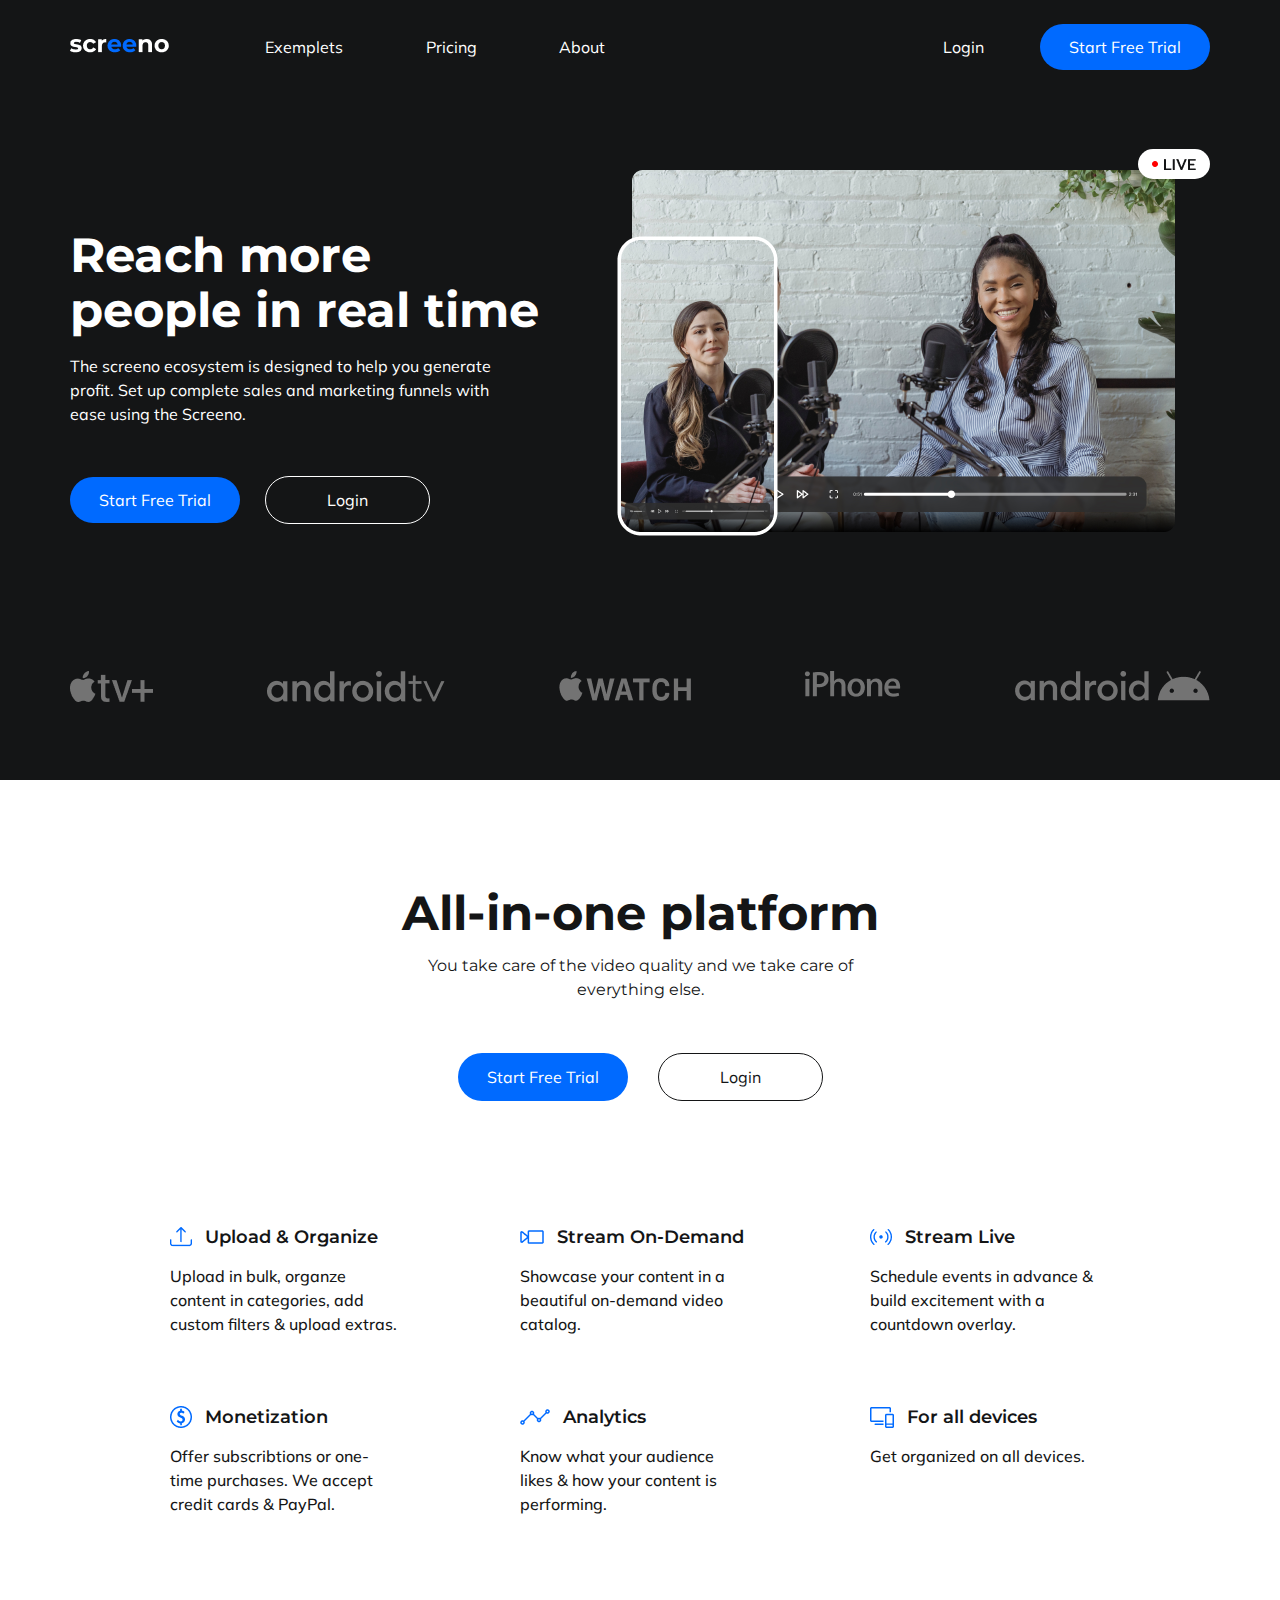
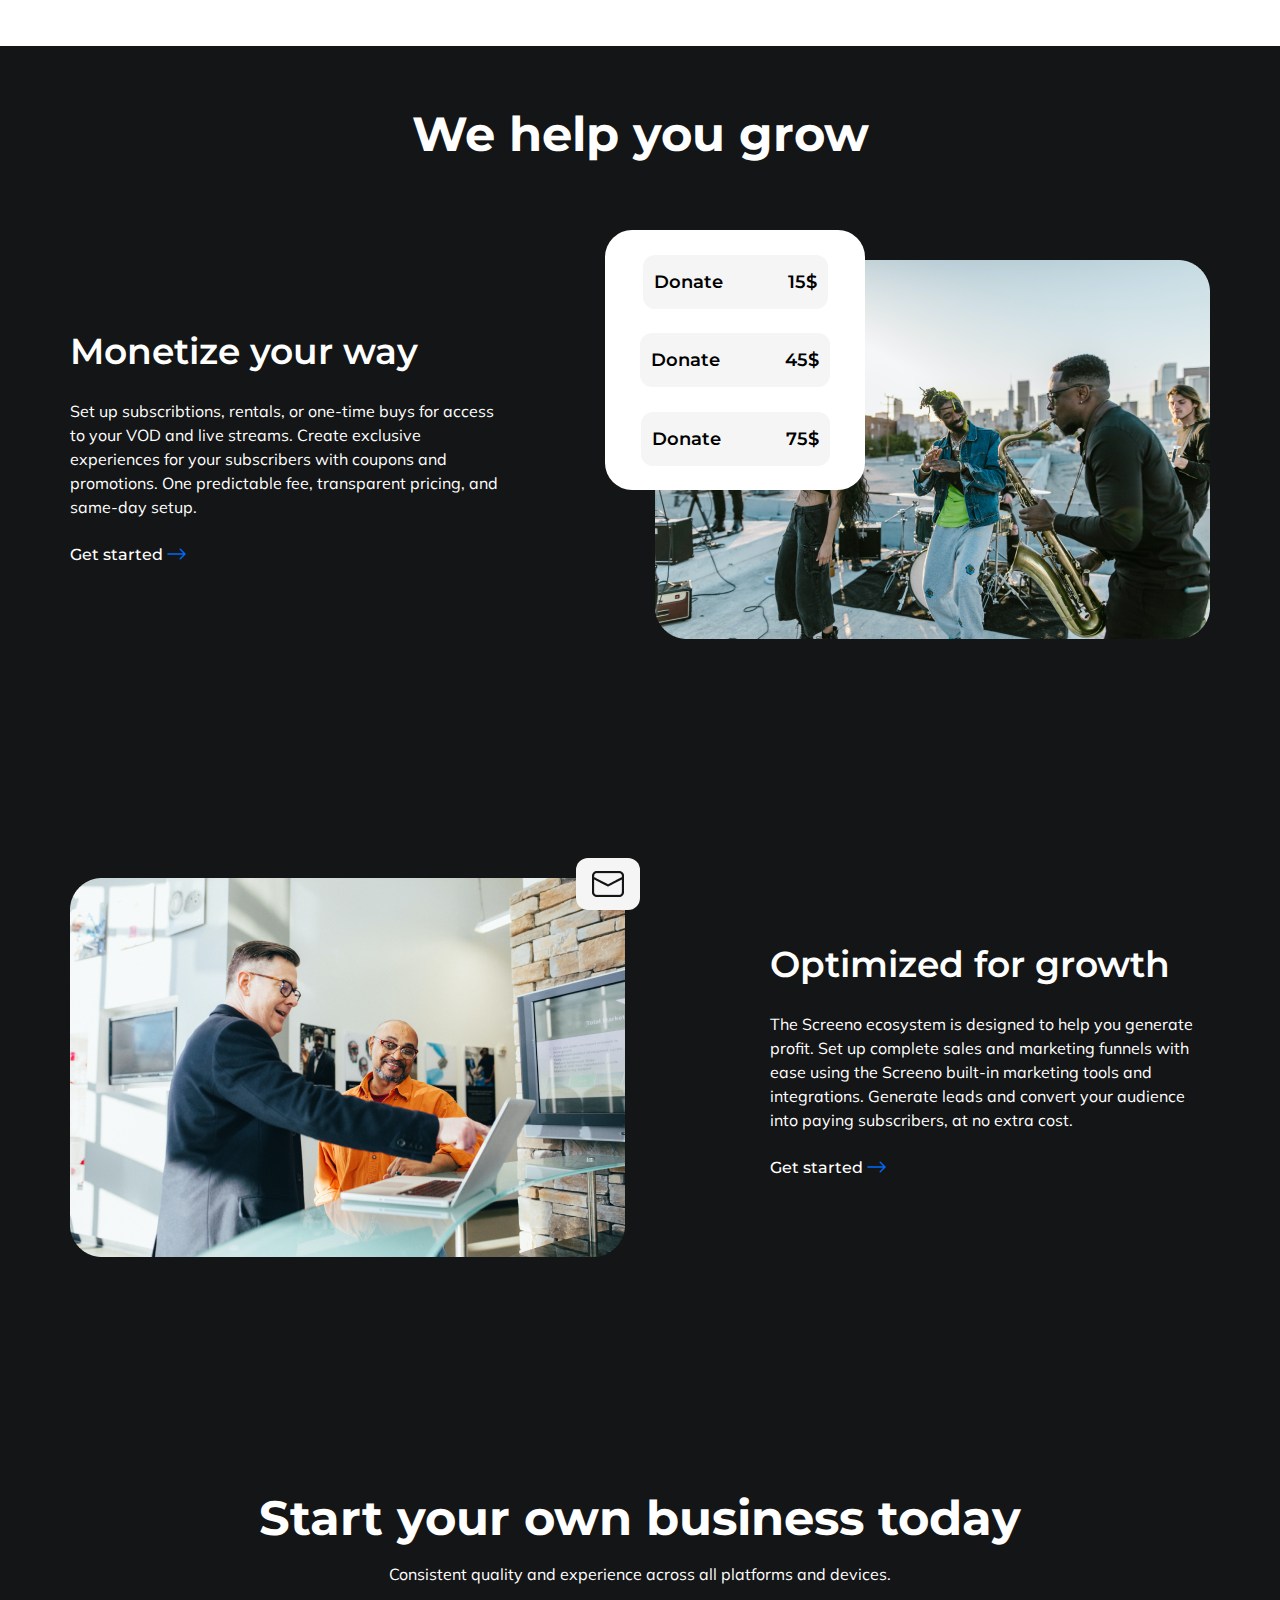
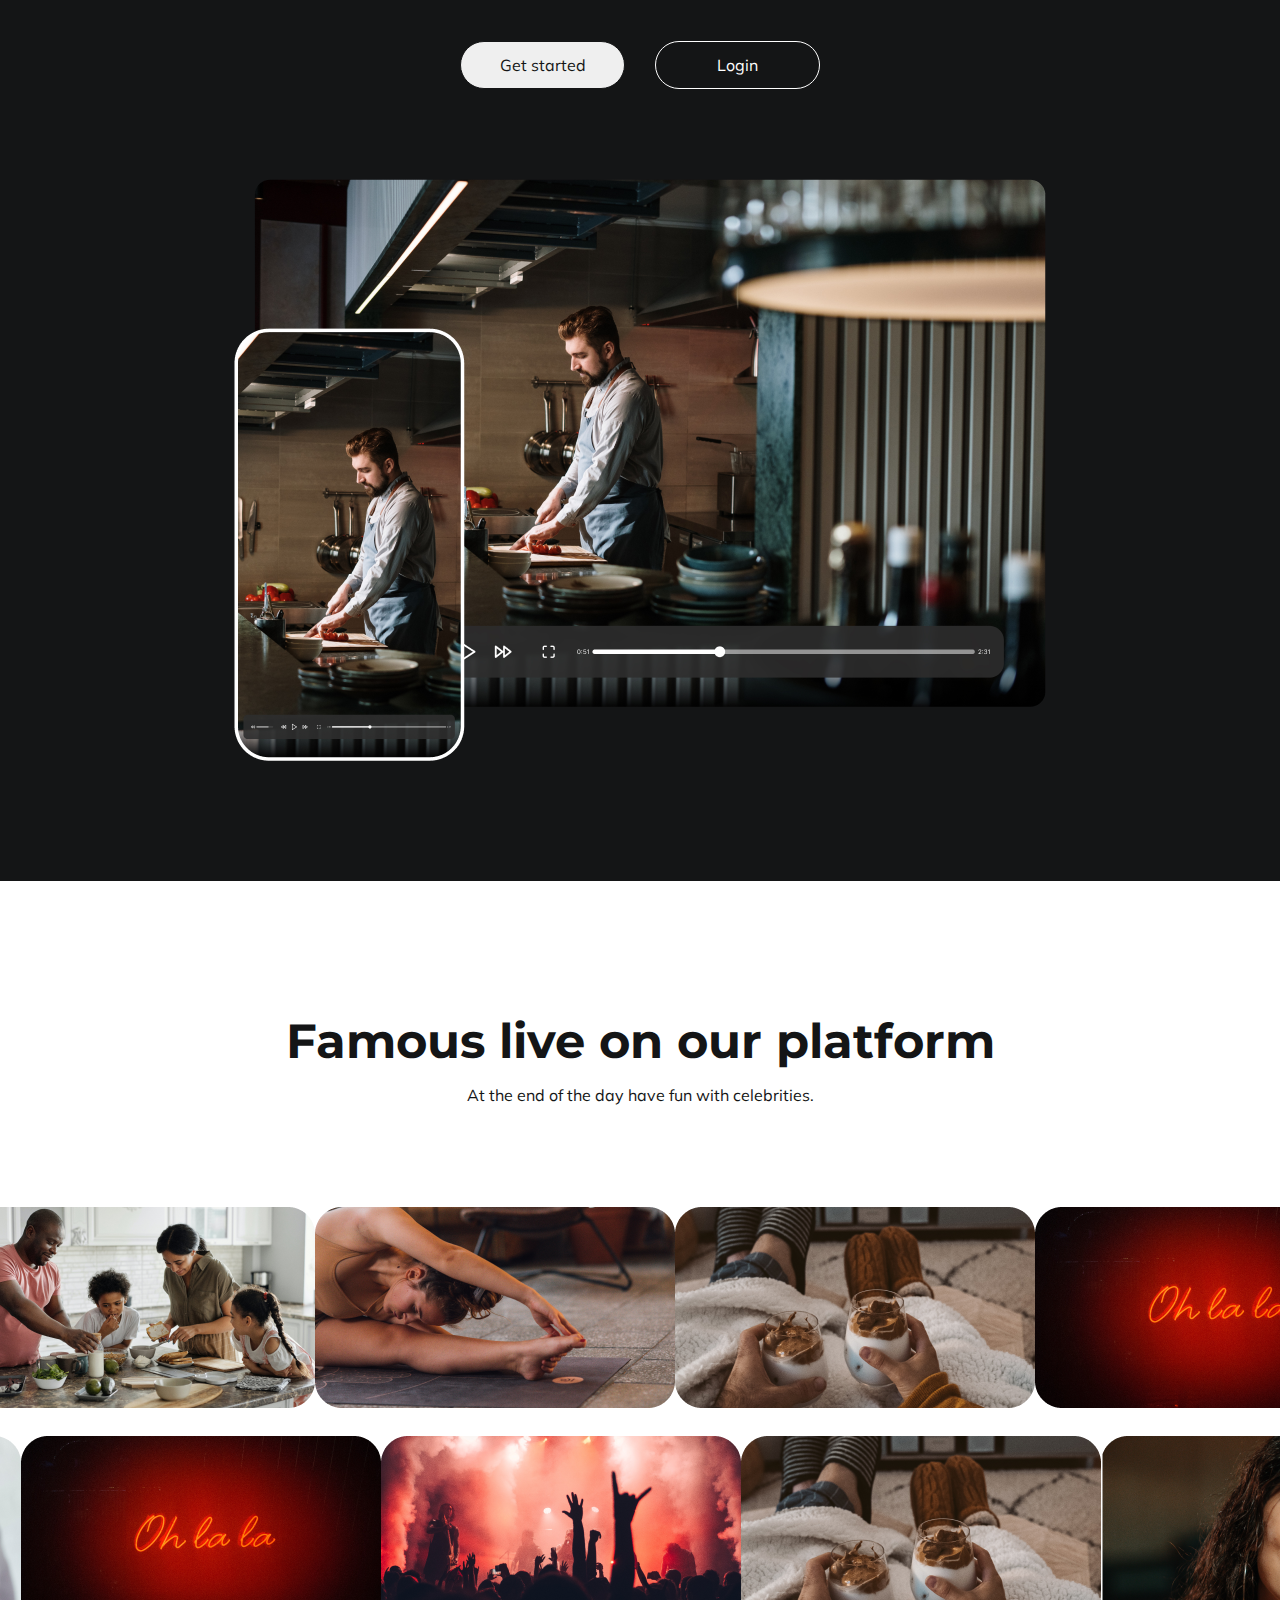
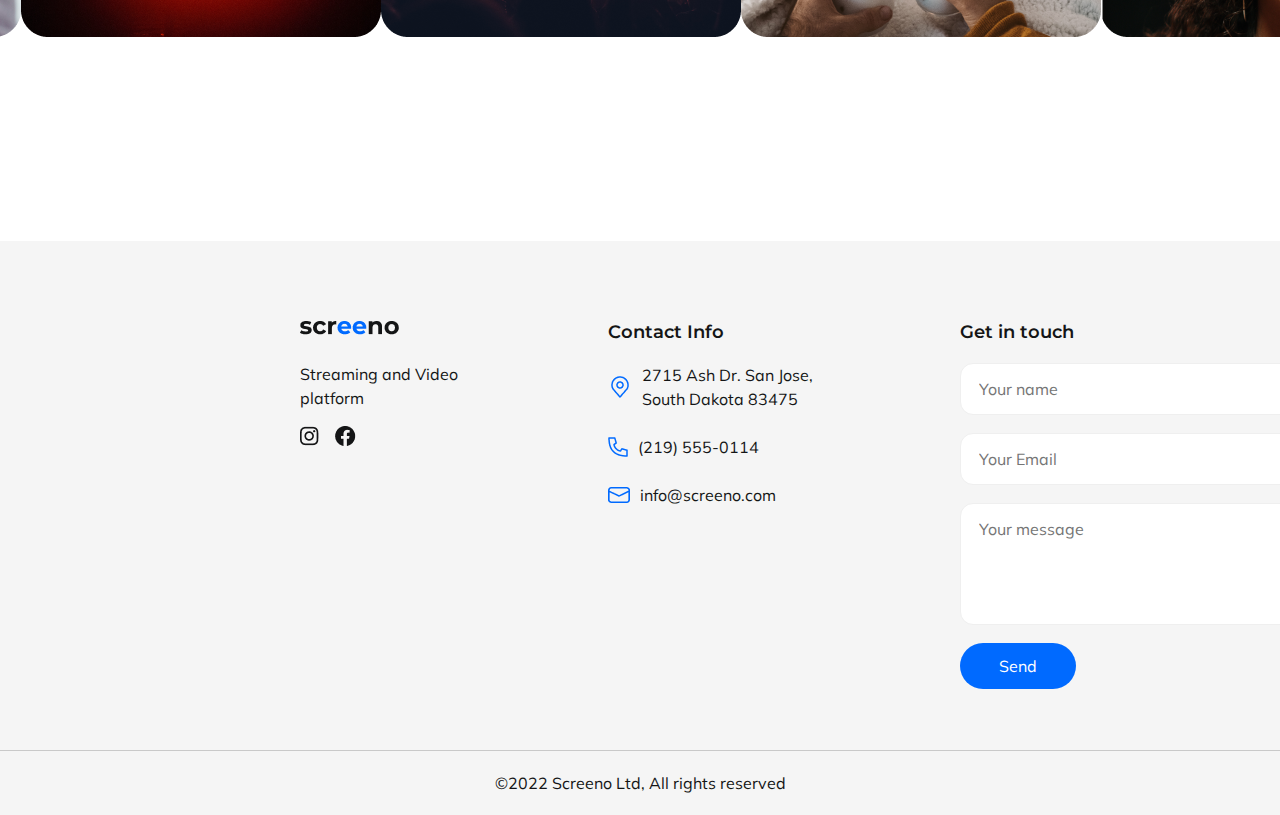
==== commit d5aaefff: "added most of the advised fixes" ====
--- a/index.html
+++ b/index.html
@@ -12,11 +12,11 @@
 </head>
 <body>
     <section class="hero-section">
-        <div class="hero-flex">
-            <nav class="hero-nav">
-                <div class="nav-left-ct">
+        <div class="section-layout">
+            <nav class="hero-nav paragraph-text">
+                <div class="nav-left-content">
                     <div class="logo-box">
-                        <img class="hero-logo" src="img/title.png" alt="logo">
+                        <img class="hero-logo" src="img/title.png" alt="logo firmy">
                     </div>
                     <ul class="nav-ul">
                         <li class="nav-link">
@@ -36,7 +36,7 @@
                         </li>
                     </ul>
                 </div>
-                <div class="nav-right-ct">
+                <div class="nav-right-content">
                     <ul class="right-nav-ul">
                         <li class="right-nav-link">
                             <a href="">
@@ -44,7 +44,7 @@
                             </a>
                         </li>
                         <li>
-                          <button class="nav-btn">
+                          <button class="nav-button , button">
                               Start Free Trial
                           </button>
                         </li>
@@ -53,144 +53,141 @@
             </nav>
             <div class="hero-content">
                 <div class="hero-content-txt">
-                    <h1 class="hero-title">
-                        Reach more people in real time
+                    <h1 class="hero-title , title-text">
+                        Reach more <br> people in real time
                     </h1>
-                    <p class="hero-para">
-                        The screeno ecosystem is designed to help you generate profit. Set up complete sales and marketing funnels with ease using the Screeno
+                    <p class="hero-para , paragraph-text">
+                        The screeno ecosystem is designed to help you generate profit. Set up complete sales and marketing funnels with ease using the Screeno.
                     </p>
                     <div class="hero-cta">
-                        <button class="hero-cta-btn">
+                        <button class="hero-cta-button , button">
                             Start Free Trial
                         </button>
-                        <button class="hero-login-cta-btn">
+                        <button class="hero-login-cta-button , button">
                             Login
                         </button>
                     </div>
                 </div>
                 <div class="hero-content-img">
-                    <img class="hero-img-tv" src="img/Main-TV-frame.png" alt="main TV">
-                    <img class="hero-img-phone" src="img/Main-phone-frame.png" alt="main phone">
+                    <img class="hero-img-tv" src="img/Main-TV-frame.png" alt="zdjęcię przedstawiające telewizor odtwarzający filmik">
+                    <img class="hero-img-phone" src="img/Main-phone-frame.png" alt="zdjęcię przedstawiające telefon odtwarzający filmik">
                     <div class="hero-live-box">
-                        <img class="hero-live" src="img/live.png" alt="live">
+                        <img class="hero-live" src="img/live.png" alt="na żywo">
                     </div>
                 </div>
             </div>
             <div class="hero-logos">
                 <ul class="hero-platforms-list">
                     <li class="hero-platforms">
-                        <img src="img/tv.png" alt="apple-tv">
-                    </li>
-                    <li class="hero-platforms">
-                        <img src="img/android.png" alt="android-tv">
-                    </li>
-                    <li class="hero-platforms">
-                        <img src="img/appleexport.png" alt="watch">
-                    </li>
-                    <li class="hero-platforms">
-                        <img src="img/iphone.png" alt="iphone">
-                    </li>
-                    <li class="hero-platforms">
-                        <img src="img/androidicon.png" alt="android">
+                        <img src="img/tv.png" alt="napis apple-tv">
+                    </li>
+                    <li class="hero-platforms">
+                        <img src="img/android.png" alt="napis android-tv">
+                    </li>
+                    <li class="hero-platforms">
+                        <img src="img/appleexport.png" alt="napis apple-watch">
+                    </li>
+                    <li class="hero-platforms">
+                        <img src="img/iphone.png" alt="napis iphone">
+                    </li>
+                    <li class="hero-platforms">
+                        <img src="img/androidicon.png" alt="napis android">
                     </li>
                 </ul>
             </div>
         </div>
     </section>
     <section class="benefit-section">
-        <div class="benefit-flex">
-            <div class="benefit-main-box">            
-                <h1 class="benefit-title">
-                    All-in-one platform
-                </h1>
-                <p class="benefit-subtxt">
-                    You take care of the video quality and we take care of <br> everything else
-                </p>
-                <div class="benefit-cta">
-                    <button class="benefit-trial-btn">
-                        Start Free Trial
-                    </button>
-                    <button class="benefit-login-btn">
-                        Login
-                    </button>
-                </div>
-                    <div class="benefits-list-box">
-                        <ul class="benefit-list">
-                            <li class="benefit-list-item">
-                                <div class="benefit-list-subtitlebox">
-                                    <img class="benfit-logo" src="img/upload.png" alt="cam">
-                                    <h2 class="benefit-list-subtitle">
-                                        Upload & Organize
-                                    </h2>
-                                </div>
-                                <p class="benefit-list-txt">
-                                    Upload in bulk, organze content in categories, add custom filters & upload extras.
-                                </p>
-                            </li>
-                            <li class="benefit-list-item">
-                                <div class="benefit-list-subtitlebox">
-                                    <img class="benfit-logo" src="img/camera.png" alt="wavelength">
-                                    <h2 class="benefit-list-subtitle">
-                                        Stream On-Demand
-                                    </h2>
-                                </div>
-                                <p class="benefit-list-txt">
-                                    Showcase your content in a beautiful on-demand video catalog
-                                </p>                            
-                            </li>
-                            <li class="benefit-list-item">
-                                <div class="benefit-list-subtitlebox">
-                                    <img class="benfit-logo" src="img/radio.png" alt="cash">
-                                    <h2 class="benefit-list-subtitle">
-                                        Stream Live
-                                    </h2>
-                                </div>
-                                <p class="benefit-list-txt">
-                                    Schedule events in advance & build excitement with a countdown overlay
-                                </p>
-                            </li>
-                            <li class="benefit-list-item">
-                                <div class="benefit-list-subtitlebox">
-                                    <img class="benfit-logo" src="img/caash.png" alt="progress">
-                                    <h2 class="benefit-list-subtitle">
-                                        Monetization
-                                    </h2>
-                                </div>
-                                <p class="benefit-list-txt">
-                                    Offer subscribtions or one-time purchases. We accept credit cards & PayPal. 
-                                </p>
-                            </li>
-                             <li class="benefit-list-item">
-                                <div class="benefit-list-subtitlebox">
-                                    <img class="benfit-logo" src="img/analitic.png" alt="platform">
-                                    <h2 class="benefit-list-subtitle">
-                                        Analytics
-                                    </h2>
-                                </div>
-                                <p class="benefit-list-txt">
-                                    Know what your audience likes & how your content is performing. 
-                                </p>
-                            </li>
-                            <li class="benefit-list-item">
-                                <div class="benefit-list-subtitlebox">
-                                    <img class="benfit-logo" src="img/bene-platform.png" alt="upload">
-                                    <h2 class="benefit-list-subtitle">
-                                        For all devices 
-                                    </h2>
-                                </div>
-                                <p class="benefit-list-txt">
-                                    Get organized on all devices ......
-                                </p>
-                            </li>
-                        </ul>
-                    </div>
-
+        <div class="section-layout">          
+            <h2 class="benefit-title , title-text">
+                All-in-one platform
+            </h2>
+            <p class="benefit-subtxt , paragraph-text">
+                You take care of the video quality and we take care of <br> everything else.
+            </p>
+            <div class="benefit-cta">
+                <button class="benefit-trial-button , button">
+                    Start Free Trial
+                </button>
+                <button class="benefit-login-button , button">
+                    Login
+                </button>
+            </div>
+            <div class="benefits-list-box">
+                <ul class="benefit-list">
+                    <li class="benefit-list-item">
+                        <div class="benefit-list-subtitlebox">
+                            <img class="benfit-logo" src="img/upload.png" alt="ikona wrzucania pliku">
+                            <h3 class="benefit-list-subtitle , subtitle-text">
+                                Upload & Organize
+                            </h3>
+                        </div>
+                        <p class="benefit-list-txt , paragraph-text">
+                            Upload in bulk, organze content in categories, add custom filters & upload extras.
+                        </p>
+                    </li>
+                    <li class="benefit-list-item">
+                        <div class="benefit-list-subtitlebox">
+                            <img class="benfit-logo" src="img/camera.png" alt="ikona kamery">
+                            <h3 class="benefit-list-subtitle , subtitle-text">
+                                Stream On-Demand
+                            </h3>
+                        </div>
+                        <p class="benefit-list-txt , paragraph-text">
+                                Showcase your content in a beautiful on-demand video catalog.
+                        </p>                            
+                    </li>
+                    <li class="benefit-list-item">
+                        <div class="benefit-list-subtitlebox">
+                            <img class="benfit-logo" src="img/radio.png" alt="ikona sygnału radiowego">
+                            <h3 class="benefit-list-subtitle , subtitle-text">
+                                Stream Live
+                            </h3>
+                        </div>
+                        <p class="benefit-list-txt , paragraph-text">
+                            Schedule events in advance & build excitement with a countdown overlay.
+                        </p>
+                    </li>
+                    <li class="benefit-list-item">
+                        <div class="benefit-list-subtitlebox">
+                            <img class="benfit-logo" src="img/caash.png" alt="ikona monety">
+                            <h3 class="benefit-list-subtitle , subtitle-text">
+                                Monetization
+                            </h3>
+                        </div>
+                        <p class="benefit-list-txt , paragraph-text">
+                            Offer subscribtions or one-time purchases. We accept credit cards & PayPal. 
+                        </p>
+                    </li>
+                    <li class="benefit-list-item">
+                        <div class="benefit-list-subtitlebox">
+                            <img class="benfit-logo" src="img/analitic.png" alt="ikona wykresu kropkowego">
+                            <h3 class="benefit-list-subtitle , subtitle-text">
+                                Analytics
+                            </h3>
+                        </div>
+                        <p class="benefit-list-txt , paragraph-text">
+                            Know what your audience likes & how your content is performing. 
+                        </p>
+                    </li>
+                    <li class="benefit-list-item">
+                        <div class="benefit-list-subtitlebox">
+                            <img class="benfit-logo" src="img/bene-platform.png" alt="ikona tv i telefonu">
+                            <h3 class="benefit-list-subtitle , subtitle-text">
+                                For all devices 
+                            </h3>
+                        </div>
+                        <p class="benefit-list-txt , paragraph-text">
+                            Get organized on all devices. 
+                        </p>
+                    </li>
+                </ul>
             </div>
         </div>
     </section>
     <section class="growth-section">
-        <div class="growth-flex">
-            <h1 class="growth-title">
+        <div class="section-layout">
+            <h1 class="growth-title , title-text">
                 We help you grow
             </h1>
             <div class="money-box">
@@ -198,34 +195,32 @@
                     <h2 class="money-title">
                         Monetize your way
                     </h2>
-                    <p class="money-txt">
+                    <p class="money-txt , paragraph-text">
                         Set up subscribtions, rentals, or one-time buys for access to your VOD and live streams. Create exclusive experiences for your subscribers with coupons and promotions. One predictable fee, transparent pricing, and same-day setup.   
                     </p>
-                    <div class="money-start">
                         <a href="" class="money-link">
                             Get started
+                            <img src="img/arrow-donation.png" alt="strzałka w prawo">
                         </a>
-                        <img src="img/arrow-donation.png" alt="arrow">
-                    </div>
                 </div>
                 <div class="money-img-box">
                     <div class="donation-box">
-                        <button class="donation-btn">
+                        <button class="donation-button">
                             Donate 15$
                         </button>
-                        <button class="donation-btn">
+                        <button class="donation-button">
                             Donate 45$
                         </button>
-                        <button class="donation-btn">
+                        <button class="donation-button">
                             Donate 75$
                         </button>
                     </div>
-                    <img src="img/donation-img.png" alt="saxguy">
+                    <img src="img/donation-img.png" alt="zdjęcię przedstawiające grupę ludzi grających na instrumentach">
                 </div>
             </div>
             <div class="growth-box">
                 <div class="growth-img-box">
-                    <img src="img/donation-img2.png" alt="CEOguy">
+                    <img src="img/donation-img2.png" alt="zdjęcię przedstawiające dwóch ludzi w pracy biurowej">
                     <div class="growth-mail-box">
                         <img src="img/envelope.png" alt="envelope">
                     </div>
@@ -234,29 +229,27 @@
                     <h2 class="money-title">
                         Optimized for growth
                     </h2>
-                    <p class="money-txt">
+                    <p class="money-txt , paragraph-text">
                         The Screeno ecosystem is designed to help you generate profit. Set up complete sales and marketing funnels with ease using the Screeno built-in marketing tools and integrations. Generate leads and convert your audience into paying subscribers, at no extra cost.
                     </p>
-                    <div class="money-start">
                         <a class="money-link" href="">
                             Get started
+                            <img src="img/arrow-donation.png" alt="strzałka w prawo">
                         </a>
-                        <img src="img/arrow-donation.png" alt="arrow">
-                    </div>
                 </div>
             </div>
             <div class="quality-content">
-                <h1 class="quality-title">
+                <h1 class="quality-title , title-text">
                     Start your own business today
                 </h1>
-                <p class="quality-txt">
+                <p class="quality-txt paragraph-text">
                     Consistent quality and experience across all platforms and devices.
                 </p>
                 <div class="quality-buttons">
-                    <button class="quality-start-btn">
+                    <button class="quality-start-button , button">
                         Get started
                     </button>
-                    <button class="quality-login-btn">
+                    <button class="quality-login-button , button">
                         Login
                     </button>
                 </div>
@@ -267,102 +260,102 @@
             </div>
         </div>
     </section>
-    <section class="fame-section">
-        <div class="fame-flex">
-            <h1 class="fame-title">
+    <section class="section-layout, fame-content">
+            <h1 class="fame-title , title-text">
                 Famous live on our platform
             </h1>
-            <p class="fame-txt">
-                At the end of the day have fun with celebrities
+            <p class="fame-txt , paragraph-text">
+                At the end of the day have fun with celebrities.
             </p>
+            <ul class="fame-portfolio-top">
+                <li>
+                    <img src="img/platform-1.png" alt="zdjęcię przedstawiające rodzinę robiącą śniadanie">
+                </li>
+                <li>
+                    <img src="img/platform-2.png" alt="zdjęcię przedstawiające kobietę uprawiającą jogę">
+                </li>
+                <li>
+                    <img src="img/platform-3.png" alt="zdjęcię przedstawiające parę leżącą na podłodze z deserem">
+                </li>
+                <li>
+                    <img src="img/platform-6.png" alt="Napis Oh la la">
+                </li>
+                <li>
+                    <img src="img/platform-4.png" alt="napis green">
+                </li>
+            </ul>
+            <ul class="fame-portfolio-bot">
+                <li>
+                    <img src="img/platform-5.png" alt="ucięte zdjęcie xD">
+                </li>
+                <li>
+                    <img src="img/platform-6.png" alt="Napis Oh la la">
+                </li>
+                <li>
+                    <img src="img/platform-7.png" alt="zdjęcie przedstawiające koncert">
+                </li>
+                <li>
+                    <img src="img/platform-3.png" alt="zdjęcie przedstawiające parę leżącą na podłodze z deserem">
+                </li>
+                <li>
+                    <img src="img/platform-8.png" alt="zdjędie twarzy kobiety">
+                </li>
+                <li>
+                    <img src="img/platform-9.png" alt="zdjęcie pokoju dziennego">
+                </li>
+            </ul>
+    </section>
+    <footer class="footer-box">
+        <div class="footer-layout">
+            <div class="footer-social">
+                <img class="footer-logo" src="img/title-black.png" alt="logo">
+                <p class="footer-social-txt , paragraph-text">
+                    Streaming and Video platform
+                </p>
+                <img src="img/instafb-footer.png" alt="Logo instagrama i facebooka">
+            </div>
+            <ul class="footer-contact">
+                <li>
+                    <h3 class="footer-content-title">
+                        Contact Info
+                    </h3>
+                </li>
+                <li class="footer-contact-box">
+                    <img class="footer-icon" src="img/location-footer.png" alt="Ikonka lokalizacji">
+                    <p class="footer-contact-txt , paragraph-text">
+                        2715 Ash Dr. San Jose, South Dakota 83475
+                    </p>
+                </li>
+                <li class="footer-contact-box">
+                    <img src="img/phone-footer.png" alt="Ikonka telefonu">
+                    <p class="footer-contact-txt , paragraph-text">
+                        (219) 555-0114
+                    </p>
+                </li>
+                <li class="footer-contact-box">
+                    <img src="img/evnelope-footer.png" alt="Ikonka koperty">
+                    <p class="footer-contact-txt , paragraph-text">
+                        info@screeno.com
+                    </p>
+                </li>
+            </ul>
+            <div class="footer-input">
+                <h3 class="footer-input-title">
+                    Get in touch 
+                </h3>
+                <form class="form-position">
+                    <input class="footer-input-txt , paragraph-text" placeholder="Your name">
+                    <input class="footer-input-txt , paragraph-text" placeholder="Your Email">
+                    <input class="footer-input-msg , paragraph-text" placeholder="Your message">
+                </form>
+                <button class="footer-input-button , button">
+                    Send
+                </button>
+            </div>
         </div>
-    </section>
-    <ul class="fame-portfolio-top">
-        <li>
-            <img src="img/platform-1.png" alt="">
-        </li>
-        <li>
-            <img src="img/platform-2.png" alt="">
-        </li>
-        <li>
-            <img src="img/platform-3.png" alt="">
-        </li>
-        <li>
-            <img src="img/platform-6.png" alt="">
-        </li>
-        <li>
-            <img src="img/platform-4.png" alt="">
-        </li>
-    </ul>
-    <ul class="fame-portfolio-bot">
-        <li>
-            <img src="img/platform-5.png" alt="">
-        </li>
-        <li>
-            <img src="img/platform-6.png" alt="">
-        </li>
-        <li>
-            <img src="img/platform-7.png" alt="">
-        </li>
-        <li>
-            <img src="img/platform-3.png" alt="">
-        </li>
-        <li>
-            <img src="img/platform-8.png" alt="">
-        </li>
-        <li>
-            <img src="img/platform-9.png" alt="">
-        </li>
-    </ul>
-    <footer class="ftr-box">
-        <div class="ftr-social">
-            <img class="ftr-logo" src="img/title-black.png" alt="logo">
-            <p class="ftr-social-txt">
-                Streaming and Video platform
-            </p>
-            <img src="img/instafb-footer.png" alt="">
-        </div>
-        <div class="ftr-contact">
-            <h3 class="ftr-contant-title">
-                Contact Info
-            </h3>
-            <div class="ftr-contact-box">
-                <img src="img/location-footer.png" alt="">
-                <p class="ftr-contact-txt">
-                    2715 Ash Dr. San Jose, South Dakota 83475
-                </p>
-            </div>
-            <div class="ftr-contact-box">
-                <img src="img/phone-footer.png" alt="">
-                <p class="ftr-contact-txt">
-                    (219) 555-0114
-                </p>
-            </div>
-            <div class="ftr-contact-box">
-                <img src="img/evnelope-footer.png" alt="">
-                <p class="ftr-contact-txt">
-                    info@screeno.com
-                </p>
-            </div>
-        </div>
-        <div class="ftr-input">
-            <h3 class="ftr-input-title">
-                Get in touch 
-            </h3>
-            <input class="ftr-input-txt" placeholder="Your name">
-            <input class="ftr-input-txt" placeholder="Your Email">
-            <input class="ftr-input-msg" placeholder="Your message">
-            <button class="ftr-input-btn">
-                Send
-            </button>
-        </div>
-
-    </footer>
-    <div class="afterthought">
-        <hr>
-        <p class="aftertxt">
+        <p class="footer-copyright , paragraph-text">
             ©2022 Screeno Ltd, All rights reserved
         </p>
-    </div>
+    </footer>
 </body>
-</html>+</html> --- a/main.css
+++ b/main.css
@@ -1,243 +1,50 @@
 body {
+    margin: 0;
+    padding: 0;
+}
+
+form {
     margin: 0;
     padding: 0;
 }
 
 a , a:visited {
     text-decoration: none;
-    color: white;
-}
+    color: #fff;
+}
+
 ul {
     list-style-type: none;
 }
 
 hr {
     margin: 0;
-    margin-bottom: 20px;
-}
-
-/* .hero-section {
-    height: 800px;
-    background-color: #141516;
-}
-
-.hero-content {
+}
+
+.benefit-section {
+    justify-content: center;
+    display: flex;
+    align-items: center;
+}
+
+.benefit-flex {
+    display: flex;
+    flex-direction: column;
     width: 1140px;
-    margin: auto;
-    
-}
-
-.hero-nav {
-    padding-top: 34px;
-    display: flex;
-    align-items: center; 
-    font-family: 'Mulish', sans-serif;
-    font-weight: 400;
-    font-size: 16px;
-    color: white;
-    margin: 0;
-    
-
-
-}
-
-.hero-logo {
-    cursor: pointer;
-    margin-right: 96px;
-}
-
-.hero-nav-ul {
-    list-style-type: none;
-    margin: 0;
-    padding: 0;
-
-}
-
-.hero-nav-link {
-    display: inline-block;
-    margin-right: 80px;
-    cursor: pointer;
-    transition: all 500ms; 
-}
-
-.hero-nav-link:hover {
-    color: #006AFF;
-    
-}
-
-.hero-nav-right { 
-    margin-left: 230px;
-    margin-top: 0;
-    margin-bottom: 0;
-    padding: 0;
-    list-style-type: none;
-
-    
-}
-
-.right-link {
-    cursor: pointer;
-    display: inline-block;
-     margin-left: 70px; 
-    
-}
-
-.hero-right-button {
-    background: #006AFF;
-    width: 165px;
-    position: absolute;
-    height: 45px;
-    border-radius: 25px;
-    font-family: 'Mulish', sans-serif;
-    font-weight: 400;
-    font-size: 16px;
-    color: white;
-    border: 0;
-    cursor: pointer;
-    top: 20px;
-}
-
-.hero-header {
-    font-family: 'Montserrat', sans-serif;
-    color: white;
-    font-weight: 700;
-    font-size: 50px;
-    line-height: 60px;
-    top: 230px;
-    position: absolute;
-    width: 500px;
-    margin: 0;
-}
-
-.hero-p {
-    font-family: 'Mulish', sans-serif;
-    color: white;
-    width: 450px;
-    font-size: 16px;
-    line-height: 150%;
-    font-weight: 400;
-    top: 350px;
-    position: absolute;
-    
-}
-
-.blue-hero-btn {
-    background: #006AFF;
-    width: 165px;
-    position: absolute;
-    height: 45px;
-    border-radius: 37px;
-    font-family: 'Mulish', sans-serif;
-    font-weight: 400;
-    font-size: 16px;
-    color: white;
-    border: 0;
-    cursor: pointer;
-    top: 485px;
-    text-align: center;
-    padding-bottom: 5px;
-}
-
-.login-hero-btn {
-    width: 165px;
-    position: absolute;
-    height: 40px;
-    border-radius: 37px;
-    font-family: 'Mulish', sans-serif;
-    font-weight: 400;
-    font-size: 16px;
-    color: white;
-    border: 1px solid white;
-    text-align: center;
-    padding-bottom: 10px;
-    margin-left: 200px;
-    top: 485px;
-    cursor: pointer;
-}
-
-.hero-img-tv {
-    position: absolute;
-    top: 175px;
-    margin-right: 150px;
-    right: 152px;
-    width: 543px;
-}
-
-.hero-img-phone {
-    z-index: 2;
-    position: absolute;
-    top: 275px;
-    right: 700px;
-}
-
-.hero-live {
-    position: absolute;
-    z-index: 2;
-    padding-left: 13px;
-    padding-top: 3px;
-}
-
-.live-hero-box {
-    background-color: white;
-    height: 30px;
-    width: 72px;
-    border-radius: 20px;
-    top: 155px;
-    left: 1525px;
-    position: absolute;
-}
-
-.hero-platforms-flex {
-    margin-top: 645px;
-    position: absolute;
-}
-
-.hero-platforms-list {
-    list-style-type: none;
-
-}
-
-.hero-platforms {
-    display: inline-block;
-    margin-left: 120px;
-    cursor: pointer;
-}
-
-.hero-platforms:first-child {
-    margin-left: -20px;
-} */
-
-.benefit-section {
-    justify-content: center;
-    display: flex;
-}
-
-.benefit-flex {
-    display: flex;
-    flex-direction: column;
-    width: 1140px;
 }
 
 .benefit-title {
-    font-family: 'Montserrat', sans-serif;
-    color: #141516;
-    font-weight: 700;
-    font-size: 50px;
-    line-height: 60px;
+    color: #141516;
     margin: 0;
     padding-top: 106px;
     text-align: center;
 }
 
 .benefit-subtxt {
-    font-family: 'Mulish', sans-serif;
-    color: #141516;
-    font-size: 16px;
-    line-height: 150%;
-    font-weight: 400;
+    color: #141516;
     text-align: center;
-    margin-top: 13px;
-    margin-bottom: 51px;
+    margin: 13px 0 51px;
+    font-family: 'Montserrat', sans-serif !important;
 }
 
 .benefit-cta {
@@ -246,49 +53,31 @@
     margin-bottom: 125px;
 }
 
-.benefit-trial-btn {
+.benefit-trial-button {
     background: #006AFF;
-    border-radius: 25px;
-    border: 0;
-    cursor: pointer;
-    padding: 13px 29px 13px 29px;
-    font-family: 'Mulish', sans-serif;
-    font-weight: 400;
-    font-size: 16px;
-    color: white;
+    color: #fff;
     margin-right: 15px;
 }
 
-.benefit-login-btn {
-    border-radius: 25px;
-    font-family: 'Mulish', sans-serif;
-    font-weight: 400;
-    font-size: 16px;
-    color: #141516;
-    border: 1px solid #141516;    
-    padding: 13px 29px 13px 29px;
+.benefit-login-button {
+    color: #141516;
+    border: 1px solid #141516 !important;    
     min-width: 165px;
     margin-left: 15px;
+    background: #fff;
 }
 
 .benefit-list-subtitle {
-    font-family: 'Montserrat', sans-serif;
-    font-weight: 600;
-    font-size: 18px;
-    line-height: 22px;
     color: #141516;
     margin: 0;
     padding-left: 13px;
 }
 
 .benefit-list-txt {
-    font-weight: 500;
-    font-size: 16px;
-    line-height: 150%;
-    color: #141516;
-    font-family: 'Mulish', sans-serif;
+    color: #141516;
     max-width: 230px;
     margin-bottom: 70px;
+    font-weight: 500 !important;
 }
 
 .benefit-list-item{
@@ -297,17 +86,15 @@
 
 .benefit-list-subtitlebox {
     display: flex;
-    flex-direction: row;
-    align-items: center;
-}
-
+    align-items: center;
+}
 
 .benefits-list-box {
-    padding: 0 100px 60px 100px;
-}
+    padding: 0 100px 60px;
+}
+
 .benefit-list {
     display: flex;
-    flex-direction: row;
     flex-wrap: wrap;
     justify-content: space-between;
 }
@@ -318,39 +105,27 @@
     justify-content: center;
 }
 
-.growth-flex {
-    display: flex;
-    flex-direction: column;
-    width: 1140px;
-}
-
 .growth-title {
-    font-family: 'Montserrat', sans-serif;
-    color: white;
-    font-weight: 700;
-    font-size: 50px;
-    line-height: 60px;
+    color: #fff;
     text-align: center;
-    margin-top: 61px;
-    margin-bottom: 52px;
+    margin: 61px 0 68px 0;
 }
 
 .money-box {
     display: flex;
-    flex-direction: row;
-    justify-content: space-between;
-    margin-bottom: 235px;
+    justify-content: space-between;
+    margin-bottom: 215px;
 }
 
 .money-content {
     display: flex;
     flex-direction: column;
     justify-content: center;
+    margin-top: 20px;
 }
 
 .money-start {
     display: flex;
-    flex-direction: row;
     align-items: center;
 }
 
@@ -359,23 +134,18 @@
     font-size: 36px;
     line-height: 44px;
     font-family: 'Montserrat', sans-serif;
-    color: white;
+    color: #fff;
     margin: 0;
 }
 
 .money-txt {
-    font-weight: 400;
-    font-size: 16px;
-    line-height: 150%;
-    color: white;
-    font-family: 'Mulish', sans-serif;
+    color: #fff;
     max-width: 440px;
-    margin-top: 26px;
-    margin-bottom: 26px;
+    margin: 26px 0;
 }
 
 .money-link {
-    color: white;
+    color: #fff;
     font-weight: 500;
     font-size: 16px;
     line-height: 20px;
@@ -384,13 +154,12 @@
 }
 
 .money-img-box {
-    padding-top: 30px;
-    padding-left: 50px;
     position: relative;
+    padding: 30px 0 0 50px;
 }
 
 .donation-box {
-    background-color: white;
+    background-color: #fff;
     z-index: 1;
     min-width: 260px;
     min-height: 260px;
@@ -404,7 +173,7 @@
     justify-content: space-evenly;
 }
 
-.donation-btn {
+.donation-button {
     background-color: #F5F5F5;
     border: none;
     border-radius: 12px;
@@ -414,13 +183,11 @@
     font-family: 'Montserrat', sans-serif;
     word-spacing: 60px;
     cursor: pointer;
-    padding: 16px 11px 16px 11px;
-    
+    padding: 16px 11px;
 }
 
 .growth-box {
     display: flex;
-    flex-direction: row;
     justify-content: space-between;
     margin-bottom: 230px;
 }
@@ -436,7 +203,7 @@
     font-size: 36px;
     line-height: 44px;
     font-family: 'Montserrat', sans-serif;
-    color: white;
+    color: #fff;
     margin: 0;
 }
 
@@ -460,20 +227,12 @@
 }
 
 .quality-title {
-    font-weight: 700;
-    font-size: 48px;
-    line-height: 55px;
-    font-family: 'Montserrat', sans-serif;
-    color: white;
+    color: #fff;
     margin: 0;
 }
 
 .quality-txt {
-    font-weight: 400;
-    font-size: 16px;
-    line-height: 150%;
-    color: white;
-    font-family: 'Mulish', sans-serif;
+    color: #fff;
     margin-bottom: 55px;
 }
 
@@ -486,35 +245,23 @@
 
 .quality-buttons {
     display: flex;
-    flex-direction: row;
     margin-bottom: 90px;
 }
 
-.quality-start-btn {
-    border-radius: 25px;
-    border: 1px solid #141516;    
-    padding: 13px 29px 13px 29px;
+.quality-start-button {
+    border: 1px solid #141516 !important;    
     min-width: 165px;
     margin-right: 15px;
-    font-family: 'Mulish', sans-serif;
-    font-weight: 400;
-    font-size: 16px;
-    color: #141516;
-}
-
-.quality-login-btn {
-    border-radius: 37px;
-    font-family: 'Mulish', sans-serif;
-    font-weight: 400;
-    font-size: 16px;
-    color: white;
+    color: #141516;
+}
+
+.quality-login-button {
+    color: #fff;
     background-color: #141516;
-    border: 1px solid white;
-    cursor: pointer;
-    padding: 13px 61px 13px 61px;
+    border: 1px solid #fff !important;
+    padding: 13px 61px 13px 61px !important;
     margin-left: 15px;
 }
-
 
 .quality-img-box {
     position: relative;
@@ -523,7 +270,6 @@
     margin-bottom: 120px;
 }
 
-
 .quality-phone {
     position: absolute;
     bottom: 0;
@@ -531,43 +277,18 @@
     z-index: 1;
 }
 
-.fame-section {
-    display: flex;
-    justify-content: center;
-    align-items: center;
-    flex-direction: column;
-}
-
-.fame-flex {
-    /* display: flex;
-    flex-direction: column; */
-    width: 1140px;
-    text-align: center;
-}
-
 .fame-title {
-    font-weight: 700;
-    font-size: 48px;
-    line-height: 55px;
-    font-family: 'Montserrat', sans-serif;
-    color: #141516;
-    margin-top: 133px;
-    margin-bottom: 0;
+    color: #141516;
+    margin: 133px 0 0;
 }
 
 .fame-txt {
-    margin-top: 14px;
-    margin-bottom: 100px;
-    font-weight: 500;
-    font-size: 16px;
-    line-height: 150%;
-    color: #141516;
-    font-family: 'Mulish', sans-serif;
+    margin: 14px 0 100px 0;
+    color: #141516;
 }
 
 .fame-portfolio-top {
     display: flex;
-    flex-direction: row;
     align-items: center;
     justify-content: space-between;
     margin-bottom: 24px;
@@ -576,152 +297,119 @@
 
 .fame-portfolio-bot {
     display: flex;
-    flex-direction: row;
     align-items: center;
     justify-content: space-between;
     padding-left: 0;
     margin-bottom: 200px;
 }
 
-.ftr-box {
+.footer-box {
     background-color: #F5F5F5;
-    padding-top: 80px;
-    padding-bottom: 21px;
-    display: flex;
-    flex-direction: row;
-    justify-content: space-evenly;
-    padding-left: 300px;
-    padding-right: 355px;
-}
-
-.ftr-social {
+}
+
+.footer-layout {
+    display: flex;
+    justify-content: space-between;
+    padding: 80px 355px 21px 300px;
+    width: 1140px;
+}
+
+.footer-social {
     display: flex;
     flex-direction: column;
     align-items: flex-start;
     position: relative;
 }
 
-.ftr-social-txt {
-    font-weight: 500;
-    font-size: 16px;
-    line-height: 150%;
-    color: #141516;
-    font-family: 'Mulish', sans-serif;
+.footer-social-txt {
+    color: #141516;
     max-width: 170px;
     padding-top: 25px;
 }
 
-.ftr-logo {
+.footer-logo {
     position: absolute;
     top: 0;
     left: 0;
 }
 
-.ftr-contact {
-    display: flex;
-    flex-direction: column;
-}
-
-.ftr-contant-title {
+.footer-contact {
+    display: flex;
+    flex-direction: column;
+}
+
+.footer-content-title {
     font-family: 'Montserrat', sans-serif;
     font-weight: 600;
     font-size: 18px;
     line-height: 22px;
     color: #141516;
-    margin-top: 0;
-    margin-bottom: 8px;
-}
-
-.ftr-contact-txt {
-    font-family: 'Mulish', sans-serif;
-    color: #141516;
-    font-size: 16px;
-    line-height: 150%;
-    font-weight: 500;
+    margin: 0 0 8px;
+}
+
+.footer-contact-txt {
+    color: #141516;
     max-width: 180px;
     padding-left: 10px;
-    margin: 12px 0 12px 0;
-}
-
-.ftr-contact-box {
-    display: flex;
-    flex-direction: row;
-    align-items: center;
-    
-}
-
-.ftr-input {
+    margin: 12px 0;
+}
+
+.footer-contact-box {
+    display: flex;
+    align-items: center;    
+}
+
+.footer-input {
     display: flex;
     flex-direction: column;
     align-items: flex-start;
 }
 
-.ftr-input-title {
+.footer-input-title {
     font-family: 'Montserrat', sans-serif;
     font-weight: 600;
     font-size: 18px;
     line-height: 22px;
     color: #141516;
-    margin-top: 0;
-    margin-bottom: 20px;
-}
-
-.ftr-input-txt {
+    margin: 0 0 20px 0;
+}
+
+.footer-input-txt {
     color: #7C7C7C;
-    font-family: 'Mulish', sans-serif;
-    font-size: 16px;
-    line-height: 150%;
-    font-weight: 400;
-    border: 1px solid #afafaf;
+    border: 1px solid #EFEFEF;
     box-sizing: border-box;
     border-radius: 13px;
     min-width: 480px;
-    padding: 13px 18px 13px 18px;
+    padding: 13px 18px;
     margin-bottom: 18px;
 }
 
-.ftr-input-msg {
+.footer-input-msg {
     color: #7C7C7C;
-    font-family: 'Mulish', sans-serif;
-    color: #141516;
-    font-size: 16px;
-    line-height: 150%;
-    font-weight: 400;
-    border: 1px solid #afafaf;
+    border: 1px solid #EFEFEF;
     box-sizing: border-box;
     border-radius: 13px;
     min-width: 480px;
     min-height: 94px;
-    padding: 13px 18px 83px 18px;
+    padding: 13px 18px 83px;
     margin-bottom: 18px;
-
-}
-
-.ftr-input-btn {
+}
+
+.footer-input-button {
     background: #006AFF;
-    border-radius: 25px;
-    border: 0;
-    cursor: pointer;
-    padding: 13px 39px 13px 39px;
-    font-family: 'Mulish', sans-serif;
-    font-weight: 400;
-    font-size: 16px;
-    color: white;
-}
-
-.afterthought {
-    background-color: #F5F5F5;
-}
-
-.aftertxt {
+    padding: 13px 39px !important;
+    margin-bottom: 40px;
+    color: #fff;
+}
+
+.footer-copyright {
     text-align: center;
-    font-family: 'Mulish', sans-serif;
-    font-size: 16px;
-    line-height: 150%;
-    font-weight: 400;
-    color: #141516;
-    margin-bottom: 10px;
-}
+    color: #141516;
+    padding: 20px 0;
+    margin: 0;
+    border-top: #C9C9C9 1px solid;
+}
+
 body {
     margin: 0;
     padding: 0;
@@ -733,16 +421,10 @@
     padding: 0;
 }
 
-/* a , a:visited {
-    text-decoration: none;
-    color: inherit;
-} */
-
 .hero-section {
     background-color: #141516;
     justify-content: center;
     display: flex;
-
 }
 
 .hero-flex {
@@ -750,18 +432,13 @@
     display: flex;
     flex-direction: column;
     justify-content: center;
-
 }
 
 .hero-nav {
     padding-top: 35px;
     display: flex;
     justify-content: space-between;
-    font-family: 'Mulish', sans-serif;
-    font-weight: 400;
-    font-size: 16px;
-    color: white;
-    margin-bottom: 103px;
+    color: #fff;
 }
 
 .logo-box {
@@ -772,100 +449,63 @@
     cursor: pointer;
 }
 
-.nav-left-ct {
-    display: flex;
-    flex-direction: row;
+.nav-left-content {
+    display: flex;
     justify-content: center; 
 }
 
-.nav-right-ct {
-    display: flex;
-    flex-direction: row;
+.nav-right-content {
+    display: flex;
 }
 
 .nav-ul {
     display: flex;
-    flex-direction: row;
     justify-content: space-between;
     min-width: 340px;
-
 }
 
 .right-nav-ul {
     display: flex;
-    flex-direction: row;
 }
 
 .nav-link {
     margin: 0;
-    /* padding-left: 40px;
-    padding-right: 40px; */
-}
-
-.nav-btn {
+}
+
+.nav-button {
     background: #006AFF;
-    border-radius: 25px;
-    border: 0;
-    cursor: pointer;
-    padding: 13px 29px 13px 29px;
-    font-family: 'Mulish', sans-serif;
-    font-weight: 400;
-    font-size: 16px;
-    color: white;
+    color: #fff;
     margin-top: -13px;
     margin-left: 56px;
 }
 
 .hero-title {
-    font-family: 'Montserrat', sans-serif;
-    color: white;
-    font-weight: 700;
-    font-size: 50px;
-    line-height: 60px;
+    color: #fff;
     max-width: 500px;
-    margin-bottom: 0;
     padding-top: 58px;
-    margin-top: 0;
+    margin: 0;
 }
 
 .hero-para {
-    font-weight: 400;
-    font-size: 16px;
-    line-height: 150%;
-    color: white;
-    font-family: 'Mulish', sans-serif;
+    color: #fff;
     max-width: 440px;
     margin-bottom: 50px;
 }
 
-.hero-cta-btn {
+.hero-cta-button {
     background: #006AFF;
-    border-radius: 25px;
-    border: 0;
-    cursor: pointer;
-    padding: 13px 29px 13px 29px;
-    font-family: 'Mulish', sans-serif;
-    font-weight: 400;
-    font-size: 16px;
-    color: white;
-}
-
-.hero-login-cta-btn{
-    border-radius: 25px;
-    font-family: 'Mulish', sans-serif;
-    font-weight: 400;
-    font-size: 16px;
-    color: #fff;
-    border: 1px solid #fff;    
-    padding: 13px 61px 13px 61px;
-    cursor: pointer;
+    color: #fff;
+}
+
+.hero-login-cta-button{
+    color: #fff;
+    border: 1px solid #fff !important;    
+    padding: 13px 61px !important;
     background-color: #141516;
-    /* min-width: 165px; */
 }
 
 .hero-cta {
     display: flex;
-    flex-direction: row;
     justify-content: space-between;
     max-width: 360px;
     align-items: center;
@@ -873,19 +513,15 @@
 
 .hero-content {
     display: flex;
-    flex-direction: row;
     justify-content: space-between;
     margin-bottom: 135px;
+    padding: 100px 0 0;
 }
 
 .hero-content-img {
     position: relative;
-    padding-left: 15px;
-    padding-bottom: 35px;
-
-}
-
-
+    padding: 0 35px 0 15px;
+}
 
 .hero-img-phone {
     position: absolute;
@@ -893,17 +529,15 @@
     left: 0;
 }
 
-
-
 .hero-live-box {
-    background-color: white;
+    background-color: #fff;
     height: 30px;
     width: 72px;
     border-radius: 20px;
     z-index: 1;
     position: absolute;
     top: -21px;
-    right: -21px;
+    right: 0px;
     align-items: center;
     justify-content: center;
     display: flex;
@@ -911,8 +545,58 @@
 
 .hero-platforms-list {
     display: flex;
-    flex-direction: row;
     justify-content: space-between;
     margin-bottom: 74px;
 }
 
+.button {
+    border-radius: 25px;
+    border: 0;
+    cursor: pointer;
+    padding: 13px 29px;
+    font-family: 'Mulish', sans-serif;
+    font-weight: 400;
+    font-size: 16px;
+}
+
+.section-layout {
+    width: 1140px;
+    display: flex;
+    flex-direction: column;
+    justify-content: center;
+}
+
+.fame-content{
+    text-align:  center;
+}
+
+.growth-flex{
+    display: flex;
+    flex-direction: column;
+    width: 1140px;
+}
+
+.title-text{
+    font-weight: 700;
+    font-size: 48px;
+    line-height: 55px;
+    font-family: 'Montserrat', sans-serif;
+}
+
+.subtitle-text{
+    font-family: 'Montserrat', sans-serif;
+    font-weight: 600;
+    font-size: 18px;
+    line-height: 22px;
+}
+
+.paragraph-text{
+    font-weight: 400;
+    font-size: 16px;
+    line-height: 150%;
+    font-family: 'Mulish', sans-serif;
+}
+
+.form-position {
+    max-width: 480px;
+}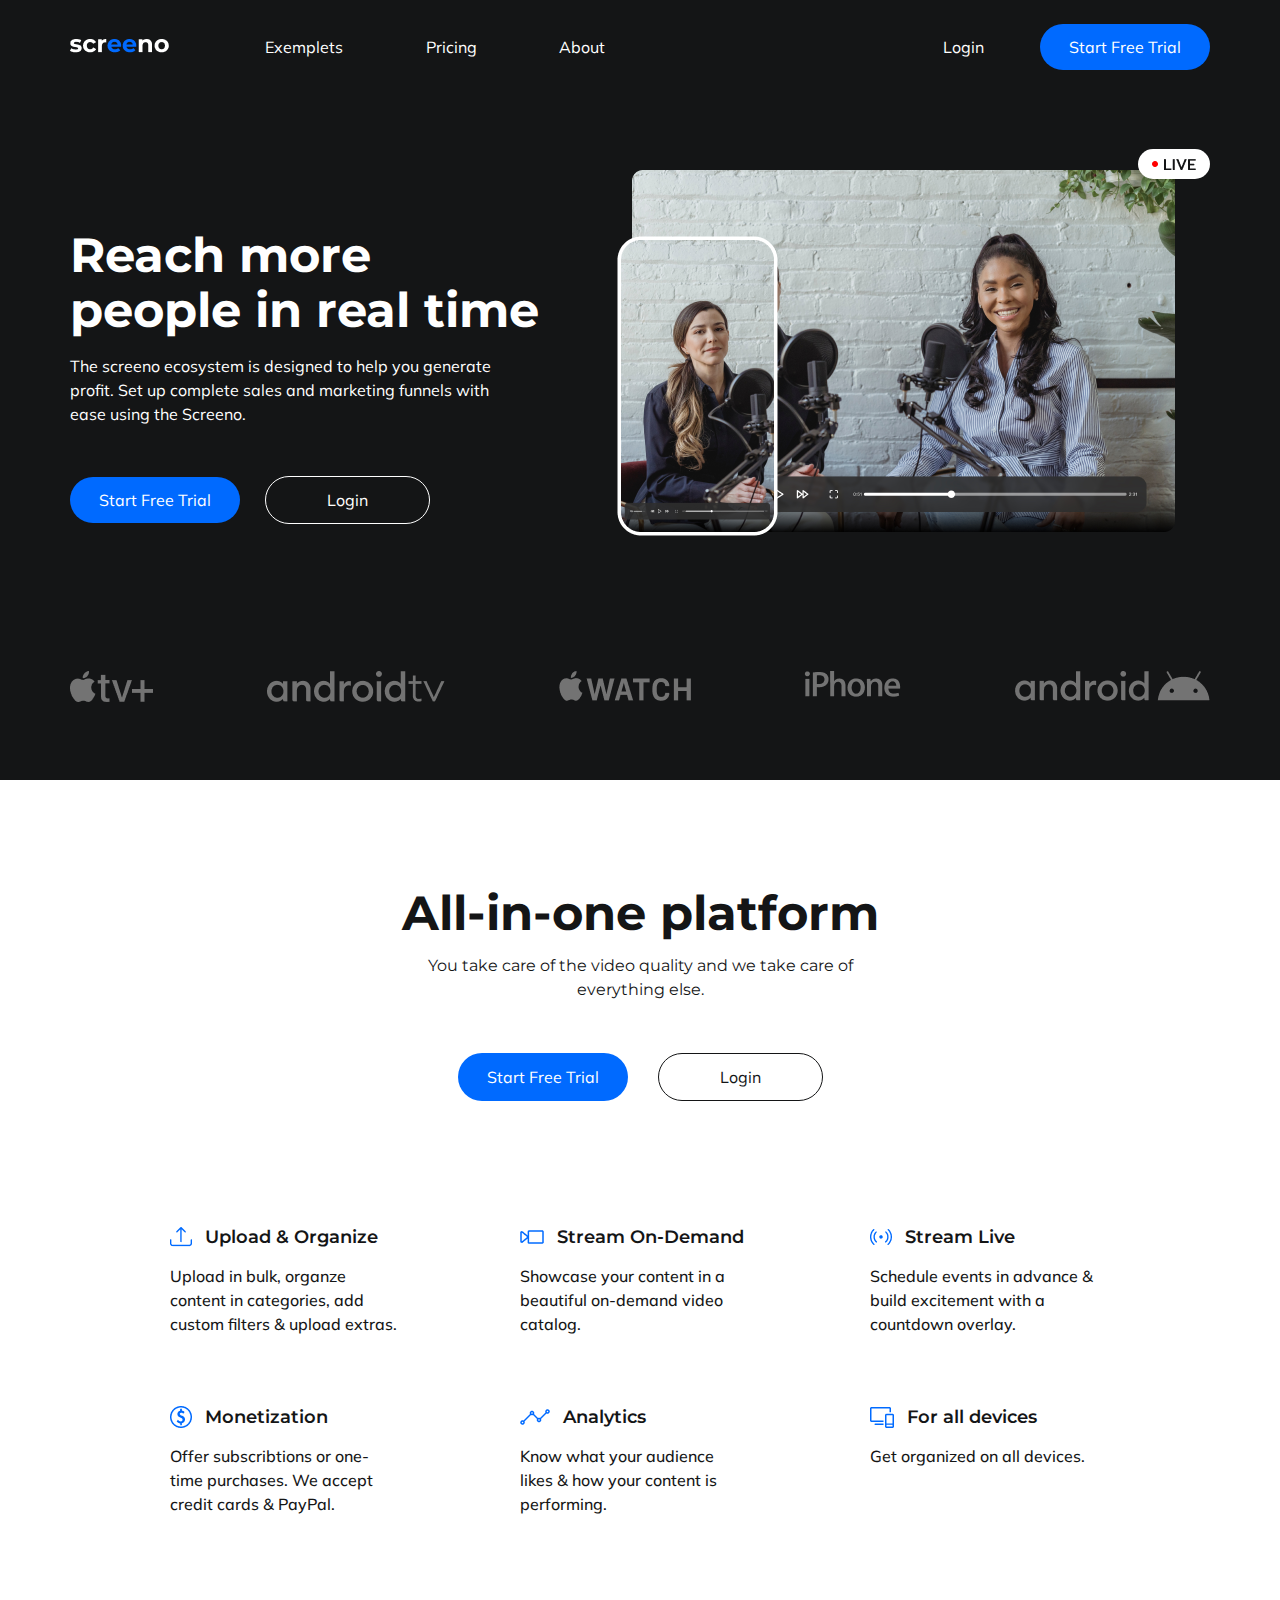
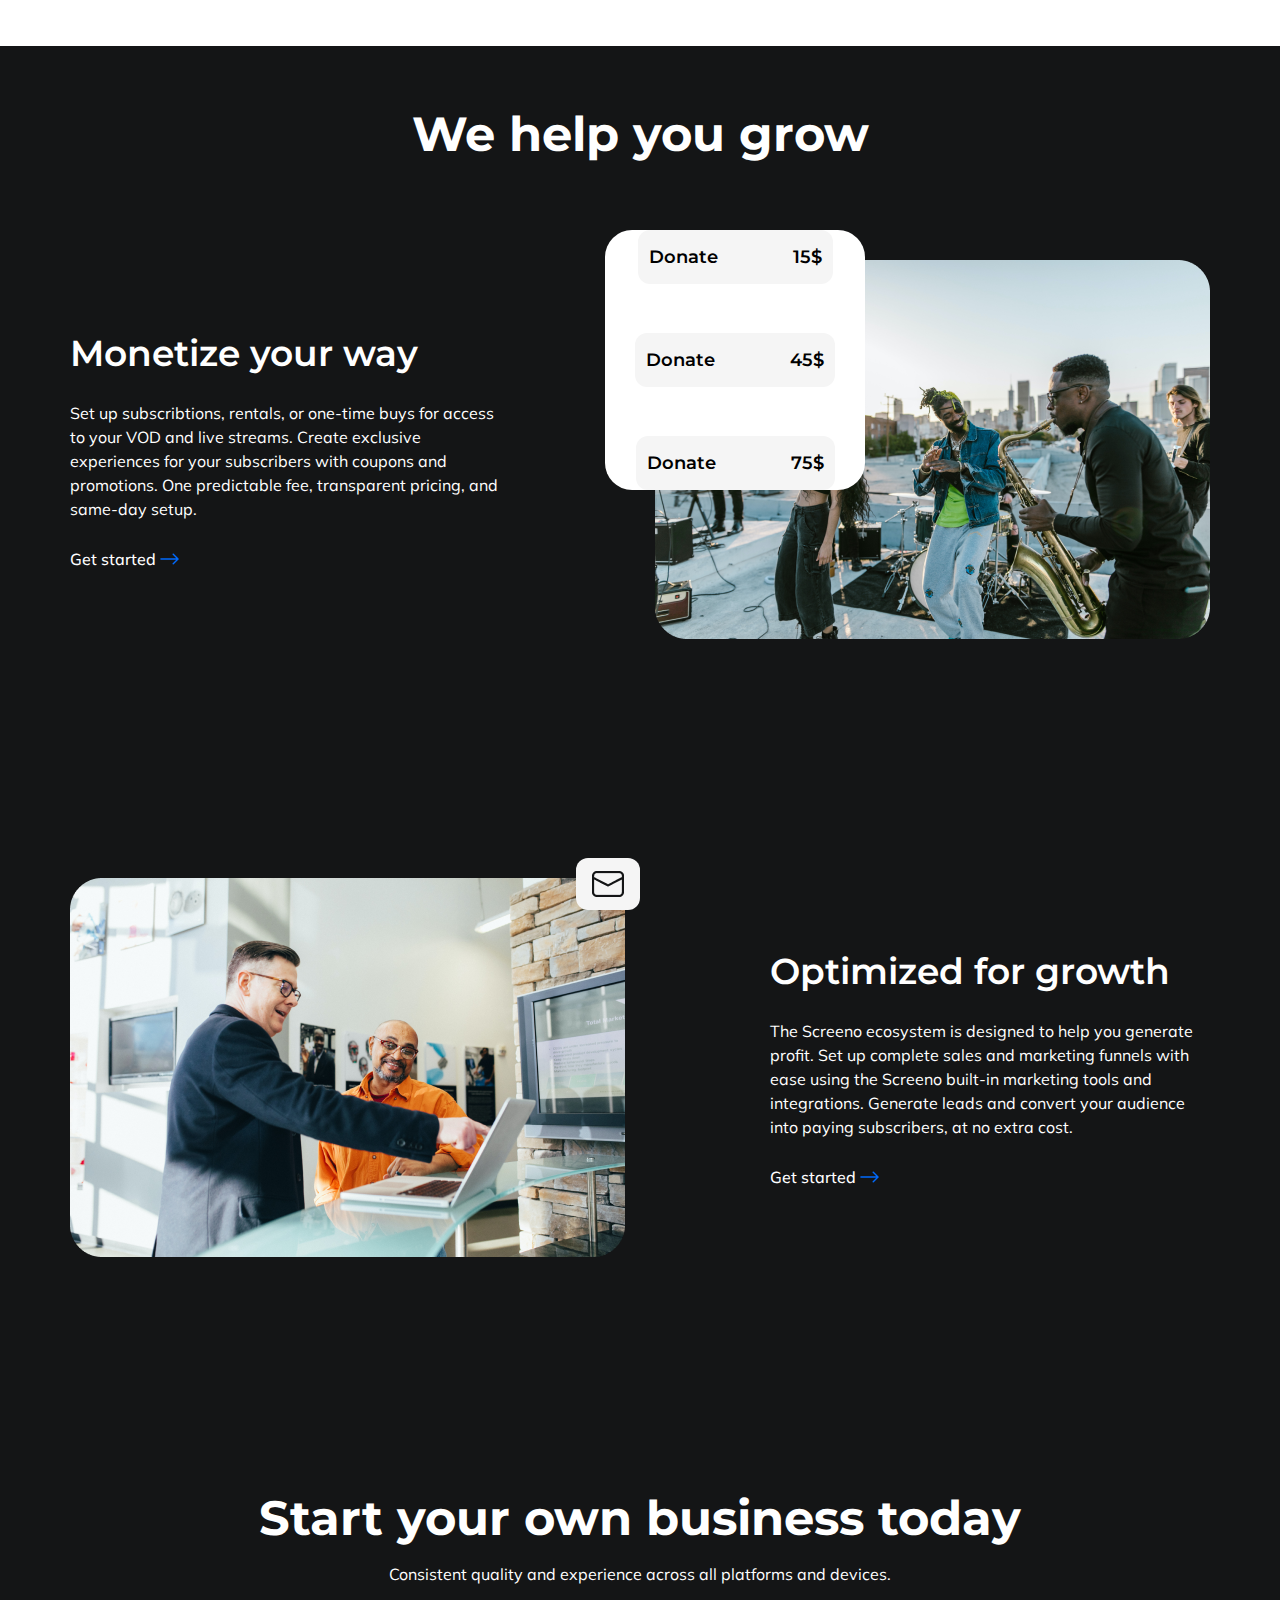
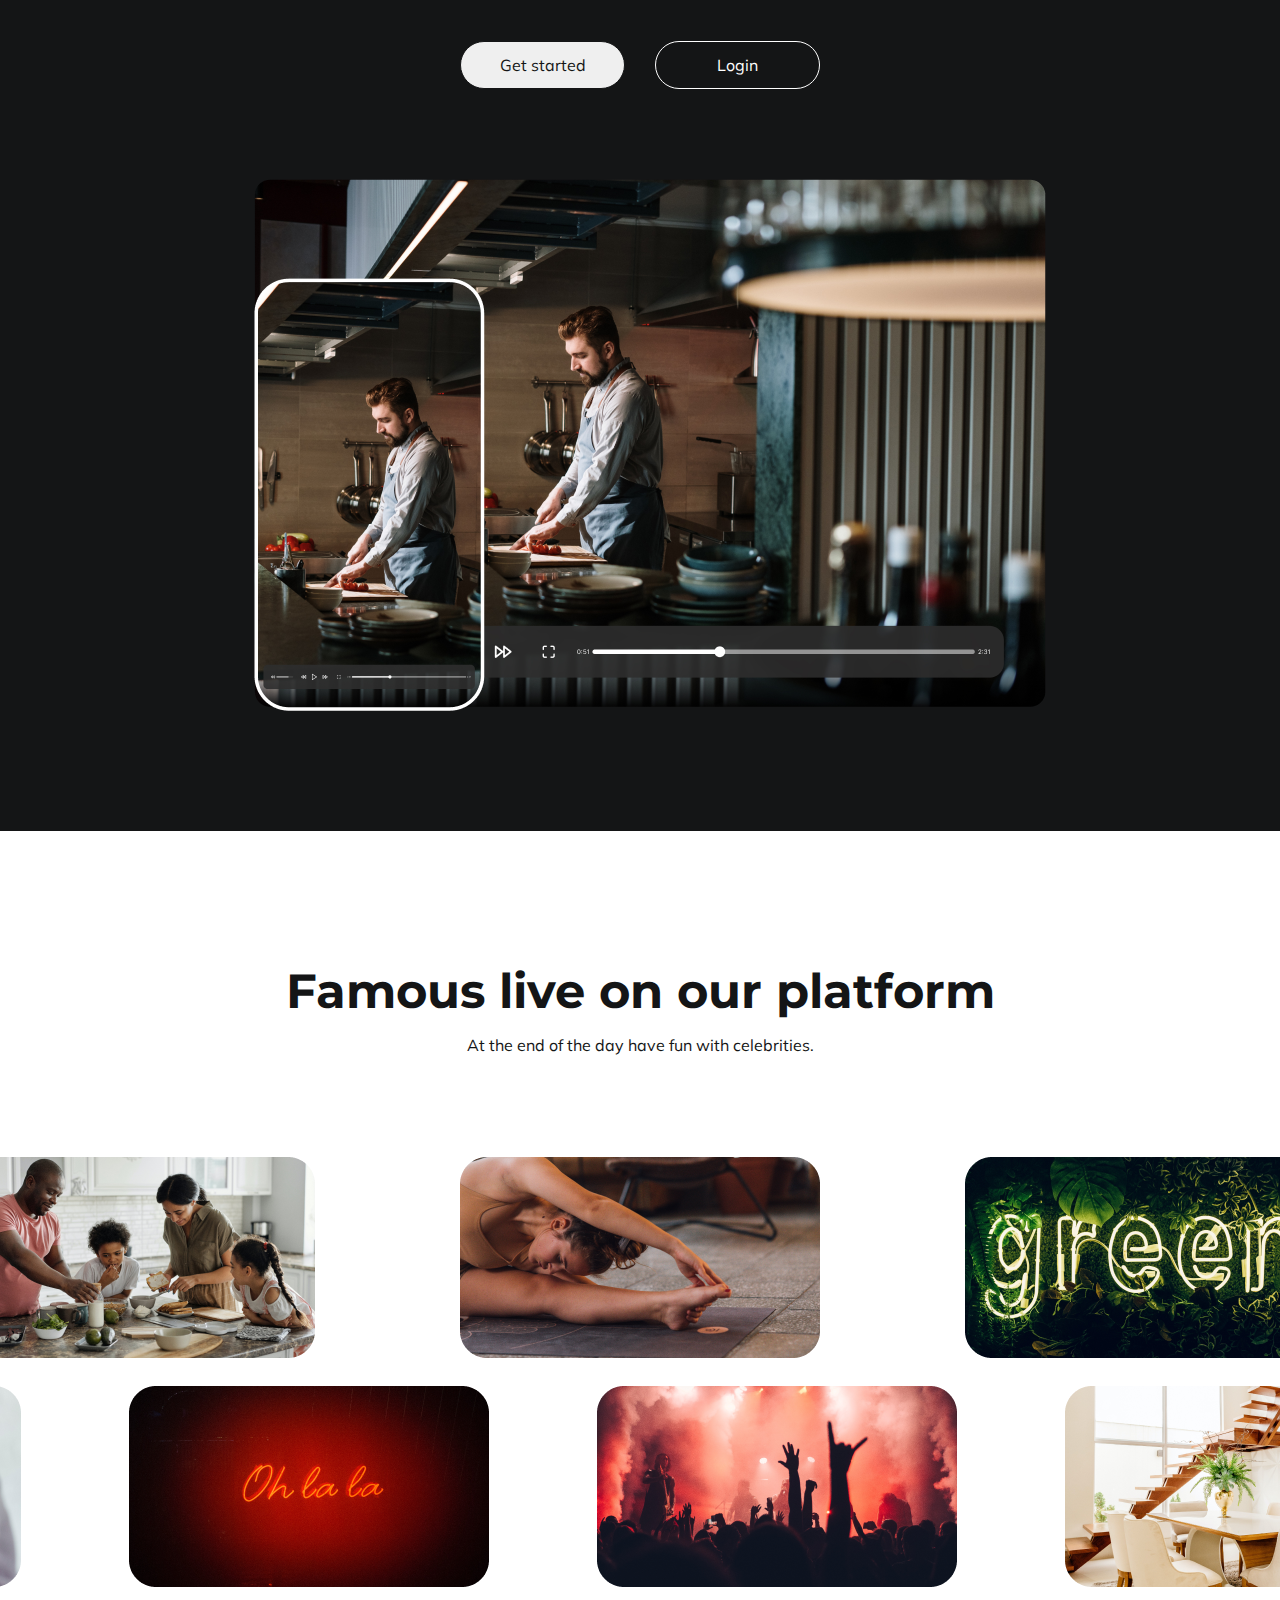
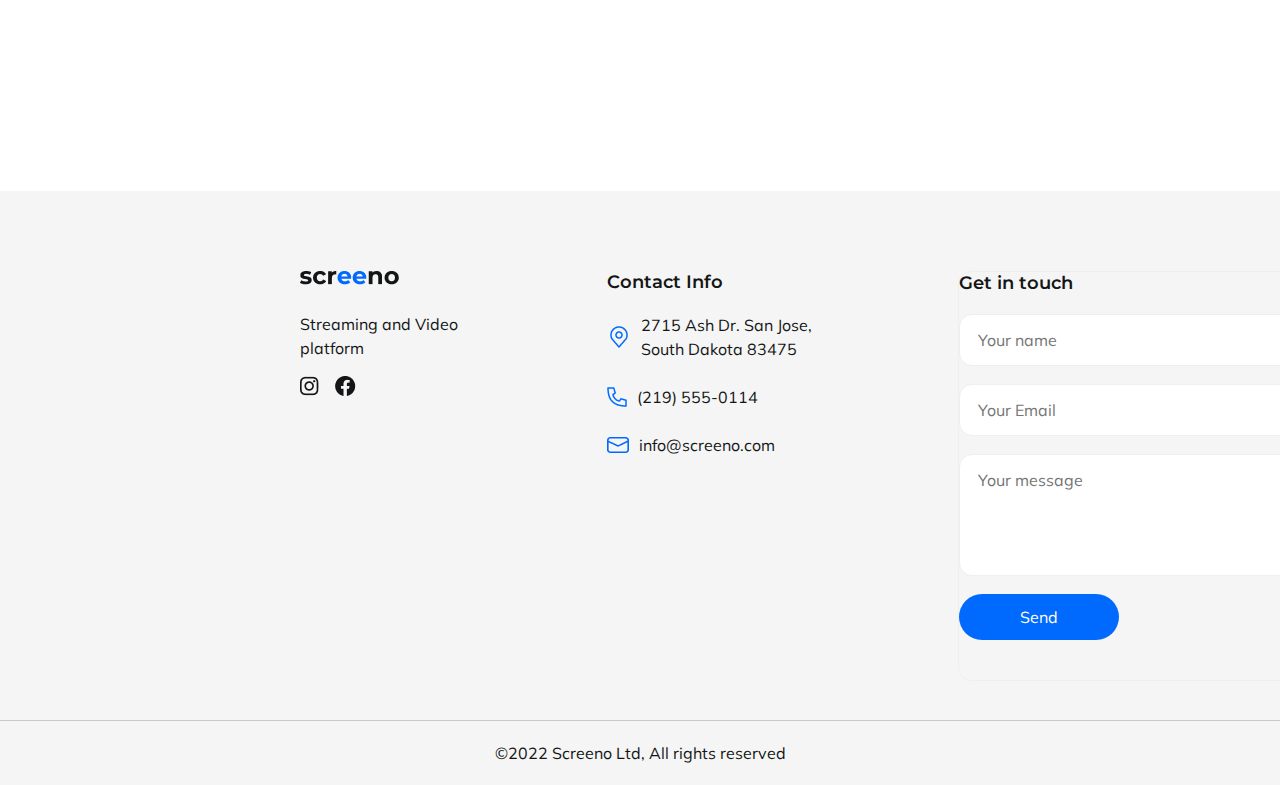
==== commit 06c02cae: "finished the code review and added some responive web design functionality" ====
--- a/index.html
+++ b/index.html
@@ -11,20 +11,20 @@
     <title>Screeno</title>
 </head>
 <body>
-    <section class="hero-section">
+    <section class="hero-section flex-center"> 
         <div class="section-layout">
-            <nav class="hero-nav paragraph-text">
-                <div class="nav-left-content">
+            <nav class="hero-nav white space-between paragraph-text">
+                <div class="centrally-justified">
                     <div class="logo-box">
                         <img class="hero-logo" src="img/title.png" alt="logo firmy">
                     </div>
-                    <ul class="nav-ul">
+                    <ul class="nav-ul space-between">
                         <li class="nav-link">
                             <a href="">
                                 Exemplets  
                             </a>
                         </li>
-                        <li class="nav-link">
+                        <li class="nav-link"> 
                             <a href="">
                                 Pricing
                             </a>
@@ -44,140 +44,138 @@
                             </a>
                         </li>
                         <li>
-                          <button class="nav-button , button">
-                              Start Free Trial
-                          </button>
-                        </li>
-                  </ul>  
-                </div>
-            </nav>
-            <div class="hero-content">
+                            <button class="nav-button blue-background button">
+                                Start Free Trial
+                            </button>
+                        </li>
+                    </ul>  
+                </div>
+            </nav> 
+            <div class="hero-content space-between">
                 <div class="hero-content-txt">
-                    <h1 class="hero-title , title-text">
+                    <h1 class="hero-title white title-text">
                         Reach more <br> people in real time
                     </h1>
-                    <p class="hero-para , paragraph-text">
+                    <p class="hero-para white paragraph-text">
                         The screeno ecosystem is designed to help you generate profit. Set up complete sales and marketing funnels with ease using the Screeno.
                     </p>
-                    <div class="hero-cta">
-                        <button class="hero-cta-button , button">
+                    <div class="hero-cta centrally-aligned space-between">
+                        <button class="blue-background button">
                             Start Free Trial
                         </button>
-                        <button class="hero-login-cta-button , button">
+                        <button class="hero-cta-button white button">
                             Login
                         </button>
                     </div>
                 </div>
                 <div class="hero-content-img">
-                    <img class="hero-img-tv" src="img/Main-TV-frame.png" alt="zdjęcię przedstawiające telewizor odtwarzający filmik">
-                    <img class="hero-img-phone" src="img/Main-phone-frame.png" alt="zdjęcię przedstawiające telefon odtwarzający filmik">
-                    <div class="hero-live-box">
+                    <img src="img/Main-TV-frame.png" alt="zdjęcię przedstawiające telewizor">
+                    <img class="hero-img-phone" src="img/Main-phone-frame.png" alt="zdjęcię przedstawiające telefon">
+                    <div class="hero-absolute-box flex-center">
                         <img class="hero-live" src="img/live.png" alt="na żywo">
                     </div>
                 </div>
             </div>
-            <div class="hero-logos">
-                <ul class="hero-platforms-list">
-                    <li class="hero-platforms">
-                        <img src="img/tv.png" alt="napis apple-tv">
-                    </li>
-                    <li class="hero-platforms">
-                        <img src="img/android.png" alt="napis android-tv">
-                    </li>
-                    <li class="hero-platforms">
-                        <img src="img/appleexport.png" alt="napis apple-watch">
-                    </li>
-                    <li class="hero-platforms">
-                        <img src="img/iphone.png" alt="napis iphone">
-                    </li>
-                    <li class="hero-platforms">
-                        <img src="img/androidicon.png" alt="napis android">
-                    </li>
-                </ul>
-            </div>
+            <ul class="space-between hero-image-list">
+                <li class="hero-platforms">
+                    <img src="img/tv.png" alt="napis apple-tv">
+                </li>
+                <li class="hero-platforms">
+                    <img src="img/android.png" alt="napis android-tv">
+                </li>
+                <li class="hero-platforms">
+                    <img src="img/appleexport.png" alt="napis apple-watch">
+                </li>
+                <li class="hero-platforms">
+                    <img src="img/iphone.png" alt="napis iphone">
+                </li>
+                <li class="hero-platforms">
+                    <img src="img/androidicon.png" alt="napis android">
+                </li>
+            </ul>
         </div>
     </section>
-    <section class="benefit-section">
+    <section class="flex-center">
         <div class="section-layout">          
-            <h2 class="benefit-title , title-text">
+            <h2 class="tile-section-title dark text-center title-text">
                 All-in-one platform
             </h2>
-            <p class="benefit-subtxt , paragraph-text">
+            <p class="subtxt text-center dark paragraph-text">
                 You take care of the video quality and we take care of <br> everything else.
             </p>
-            <div class="benefit-cta">
-                <button class="benefit-trial-button , button">
+            <div class="tile-section-cta centrally-justified">
+                <button class="tile-left-button blue-background button">
                     Start Free Trial
                 </button>
-                <button class="benefit-login-button , button">
+                <button class="tile-right-button dark button">
                     Login
                 </button>
             </div>
-            <div class="benefits-list-box">
-                <ul class="benefit-list">
-                    <li class="benefit-list-item">
-                        <div class="benefit-list-subtitlebox">
-                            <img class="benfit-logo" src="img/upload.png" alt="ikona wrzucania pliku">
-                            <h3 class="benefit-list-subtitle , subtitle-text">
+            <div class="tile-list-box">
+                <ul class="tile-list space-between">
+                    <li class="tile-list-item">
+                        <div class="centrally-aligned">
+                            <img src="img/upload.png" alt="ikona wrzucania pliku">
+                            <h3 class="tile-list-subtitle dark subtitle-text">
                                 Upload & Organize
                             </h3>
                         </div>
-                        <p class="benefit-list-txt , paragraph-text">
+                        <p class="tile-list-txt dark paragraph-text">
                             Upload in bulk, organze content in categories, add custom filters & upload extras.
                         </p>
                     </li>
-                    <li class="benefit-list-item">
-                        <div class="benefit-list-subtitlebox">
-                            <img class="benfit-logo" src="img/camera.png" alt="ikona kamery">
-                            <h3 class="benefit-list-subtitle , subtitle-text">
+                    <li class="tile-list-item">
+                        <div class="centrally-aligned">
+                            <img src="img/camera.png" alt="ikona kamery">
+                            <h3 class="tile-list-subtitle dark subtitle-text">
                                 Stream On-Demand
                             </h3>
                         </div>
-                        <p class="benefit-list-txt , paragraph-text">
+                        <p class="tile-list-txt dark paragraph-text">
                                 Showcase your content in a beautiful on-demand video catalog.
                         </p>                            
                     </li>
-                    <li class="benefit-list-item">
-                        <div class="benefit-list-subtitlebox">
-                            <img class="benfit-logo" src="img/radio.png" alt="ikona sygnału radiowego">
-                            <h3 class="benefit-list-subtitle , subtitle-text">
+                    <li class="tile-list-item">
+                        <div class="centrally-aligned">
+                            <img src="img/radio.png" alt="ikona sygnału radiowego">
+                            <h3 class="tile-list-subtitle dark subtitle-text">
                                 Stream Live
                             </h3>
                         </div>
-                        <p class="benefit-list-txt , paragraph-text">
+                        <p class="tile-list-txt dark paragraph-text">
                             Schedule events in advance & build excitement with a countdown overlay.
                         </p>
                     </li>
-                    <li class="benefit-list-item">
-                        <div class="benefit-list-subtitlebox">
-                            <img class="benfit-logo" src="img/caash.png" alt="ikona monety">
-                            <h3 class="benefit-list-subtitle , subtitle-text">
+                    <li class="tile-list-item">
+                        <div class="centrally-aligned">
+                            <img src="img/caash.png" alt="ikona monety">
+                            <h3 class="tile-list-subtitle dark subtitle-text">
                                 Monetization
                             </h3>
                         </div>
-                        <p class="benefit-list-txt , paragraph-text">
+                        <p class="tile-list-txt dark paragraph-text">
                             Offer subscribtions or one-time purchases. We accept credit cards & PayPal. 
                         </p>
                     </li>
-                    <li class="benefit-list-item">
-                        <div class="benefit-list-subtitlebox">
-                            <img class="benfit-logo" src="img/analitic.png" alt="ikona wykresu kropkowego">
-                            <h3 class="benefit-list-subtitle , subtitle-text">
+                    <li class="tile-list-item">
+                        <div class="centrally-aligned">
+                            <img src="img/analitic.png" alt="ikona wykresu kropkowego">
+                            <h3 class="tile-list-subtitle dark subtitle-text">
                                 Analytics
                             </h3>
                         </div>
-                        <p class="benefit-list-txt , paragraph-text">
+                        <p class="tile-list-txt dark paragraph-text">
                             Know what your audience likes & how your content is performing. 
                         </p>
                     </li>
-                    <li class="benefit-list-item">
-                        <div class="benefit-list-subtitlebox">
-                            <img class="benfit-logo" src="img/bene-platform.png" alt="ikona tv i telefonu">
-                            <h3 class="benefit-list-subtitle , subtitle-text">
+                    <li class="tile-list-item">
+                        <div class="centrally-aligned">
+                            <img src="img/bene-platform.png" alt="ikona tv i telefonu">
+                            <h3 class="tile-list-subtitle dark subtitle-text">
                                 For all devices 
                             </h3>
                         </div>
-                        <p class="benefit-list-txt , paragraph-text">
+                        <p class="tile-list-txt dark paragraph-text">
                             Get organized on all devices. 
                         </p>
                     </li>
@@ -185,175 +183,177 @@
             </div>
         </div>
     </section>
-    <section class="growth-section">
-        <div class="section-layout">
-            <h1 class="growth-title , title-text">
+    <section class="section-background flex-center"> 
+        <div class="section-layout"> 
+            <h1 class="text-center white centered-title title-text"> 
                 We help you grow
             </h1>
-            <div class="money-box">
-                <div class="money-content">
-                    <h2 class="money-title">
+            <div class="secondary-section-box space-between">
+                <div class="column centrally-justified secondary-section-content">
+                    <h2 class="secondary-title white">
                         Monetize your way
                     </h2>
-                    <p class="money-txt , paragraph-text">
+                    <p class="secondary-section-txt white paragraph-text">
                         Set up subscribtions, rentals, or one-time buys for access to your VOD and live streams. Create exclusive experiences for your subscribers with coupons and promotions. One predictable fee, transparent pricing, and same-day setup.   
                     </p>
-                        <a href="" class="money-link">
+                        <a href="" class="section-content-link white paragraph-text">
                             Get started
                             <img src="img/arrow-donation.png" alt="strzałka w prawo">
                         </a>
                 </div>
-                <div class="money-img-box">
-                    <div class="donation-box">
-                        <button class="donation-button">
+                <div class="side-content-box">
+                    <div class="button-group centrally-aligned space-between column">
+                        <button class="grouped-button subtitle-text">
                             Donate 15$
                         </button>
-                        <button class="donation-button">
+                        <button class="grouped-button subtitle-text">
                             Donate 45$
                         </button>
-                        <button class="donation-button">
+                        <button class="grouped-button subtitle-text">
                             Donate 75$
                         </button>
                     </div>
                     <img src="img/donation-img.png" alt="zdjęcię przedstawiające grupę ludzi grających na instrumentach">
                 </div>
             </div>
-            <div class="growth-box">
-                <div class="growth-img-box">
-                    <img src="img/donation-img2.png" alt="zdjęcię przedstawiające dwóch ludzi w pracy biurowej">
-                    <div class="growth-mail-box">
+            <div class="space-between subsection-box">
+                <div class="subsection-img-box">
+                    <img src="img/donation-img2.png" alt="zdjęcię przedstawiające ludzi w pracy biurowej">
+                    <div class="icon-position-box flex-center">
                         <img src="img/envelope.png" alt="envelope">
                     </div>
                 </div>
-                <div class="growth-content">
-                    <h2 class="money-title">
+                <div class="subsection-content centrally-justified column">
+                    <h2 class="secondary-title white">
                         Optimized for growth
                     </h2>
-                    <p class="money-txt , paragraph-text">
+                    <p class="secondary-section-txt white paragraph-text">
                         The Screeno ecosystem is designed to help you generate profit. Set up complete sales and marketing funnels with ease using the Screeno built-in marketing tools and integrations. Generate leads and convert your audience into paying subscribers, at no extra cost.
                     </p>
-                        <a class="money-link" href="">
+                        <a class="section-content-link white paragraph-text" href="">
                             Get started
                             <img src="img/arrow-donation.png" alt="strzałka w prawo">
                         </a>
                 </div>
             </div>
-            <div class="quality-content">
-                <h1 class="quality-title , title-text">
+            <div class="flex-center column">
+                <h1 class="subsection-title white title-text">
                     Start your own business today
                 </h1>
-                <p class="quality-txt paragraph-text">
+                <p class="subsection-txt white paragraph-text"> 
                     Consistent quality and experience across all platforms and devices.
                 </p>
-                <div class="quality-buttons">
-                    <button class="quality-start-button , button">
+                <div class="secondary-cta">
+                    <button class="twin-button-left dark button">
                         Get started
                     </button>
-                    <button class="quality-login-button , button">
+                    <button class="twin-button-right white button">
                         Login
                     </button>
                 </div>
-                <div class="quality-img-box">
-                    <img class="quality-tv" src="img/kitchen-tv.png" alt="kitchen-tv">
-                    <img class="quality-phone" src="img/kitchen-phone.png" alt="kitchen-phone">
+                <div class="relative-img-box">
+                    <img src="img/kitchen-tv.png" alt="kitchen-tv">
+                    <img class="absolute-image" src="img/kitchen-phone.png" alt="kitchen-phone">
                 </div>
             </div>
         </div>
     </section>
-    <section class="section-layout, fame-content">
-            <h1 class="fame-title , title-text">
+    <section>
+        <div class="text-center dark">
+            <h1 class="portfolio-title title-text">
                 Famous live on our platform
             </h1>
-            <p class="fame-txt , paragraph-text">
+            <p class="portfolio-txt paragraph-text">
                 At the end of the day have fun with celebrities.
             </p>
-            <ul class="fame-portfolio-top">
-                <li>
-                    <img src="img/platform-1.png" alt="zdjęcię przedstawiające rodzinę robiącą śniadanie">
-                </li>
-                <li>
-                    <img src="img/platform-2.png" alt="zdjęcię przedstawiające kobietę uprawiającą jogę">
-                </li>
-                <li>
-                    <img src="img/platform-3.png" alt="zdjęcię przedstawiające parę leżącą na podłodze z deserem">
-                </li>
-                <li>
-                    <img src="img/platform-6.png" alt="Napis Oh la la">
-                </li>
-                <li>
-                    <img src="img/platform-4.png" alt="napis green">
-                </li>
-            </ul>
-            <ul class="fame-portfolio-bot">
-                <li>
-                    <img src="img/platform-5.png" alt="ucięte zdjęcie xD">
-                </li>
-                <li>
-                    <img src="img/platform-6.png" alt="Napis Oh la la">
-                </li>
-                <li>
-                    <img src="img/platform-7.png" alt="zdjęcie przedstawiające koncert">
-                </li>
-                <li>
-                    <img src="img/platform-3.png" alt="zdjęcie przedstawiające parę leżącą na podłodze z deserem">
-                </li>
-                <li>
-                    <img src="img/platform-8.png" alt="zdjędie twarzy kobiety">
-                </li>
-                <li>
-                    <img src="img/platform-9.png" alt="zdjęcie pokoju dziennego">
-                </li>
-            </ul>
+        </div>
+        <ul class="portfolio centrally-aligned space-between portfolio-top">
+            <li>
+                <img src="img/platform-1.png" alt="zdjęcię przedstawiające rodzinę robiącą śniadanie">
+            </li>
+            <li>
+                <img src="img/platform-2.png" alt="zdjęcię przedstawiające kobietę uprawiającą jogę">
+            </li>
+            <li>
+                <img src="img/platform-3.png" alt="zdjęcię przedstawiające parę leżącą na podłodze z deserem">
+            </li>
+            <li>
+                <img src="img/platform-6.png" alt="Napis Oh la la">
+            </li>
+            <li>
+                <img src="img/platform-4.png" alt="napis green">
+            </li>
+        </ul>
+        <ul class="portfolio centrally-aligned space-between portfolio-bot">
+            <li>
+                <img src="img/platform-5.png" alt="ucięte zdjęcie xD">
+            </li>
+            <li>
+                <img src="img/platform-6.png" alt="Napis Oh la la">
+            </li>
+            <li>
+                <img src="img/platform-7.png" alt="zdjęcie przedstawiające koncert">
+            </li>
+            <li>
+                <img src="img/platform-3.png" alt="zdjęcie przedstawiające parę leżącą na podłodze z deserem">
+            </li>
+            <li>
+                <img src="img/platform-8.png" alt="zdjędie twarzy kobiety">
+            </li>
+            <li>
+                <img src="img/platform-9.png" alt="zdjęcie pokoju dziennego">
+            </li>
+        </ul>
     </section>
-    <footer class="footer-box">
-        <div class="footer-layout">
-            <div class="footer-social">
-                <img class="footer-logo" src="img/title-black.png" alt="logo">
-                <p class="footer-social-txt , paragraph-text">
+    <footer class="footer-background">
+        <div class="footer-layout space-between">
+            <div class="footer-box column">
+                <img class="footer-logo" src="img/title-black.png" alt="logo"> 
+                <p class="footer-side-txt dark paragraph-text">
                     Streaming and Video platform
                 </p>
                 <img src="img/instafb-footer.png" alt="Logo instagrama i facebooka">
             </div>
-            <ul class="footer-contact">
+            <ul class="column">
                 <li>
-                    <h3 class="footer-content-title">
+                    <h3 class="subtitle-text dark footer-list-title">
                         Contact Info
                     </h3>
                 </li>
-                <li class="footer-contact-box">
+                <li class="centrally-aligned">
                     <img class="footer-icon" src="img/location-footer.png" alt="Ikonka lokalizacji">
-                    <p class="footer-contact-txt , paragraph-text">
+                    <p class="footer-list-txt paragraph-text">
                         2715 Ash Dr. San Jose, South Dakota 83475
                     </p>
                 </li>
-                <li class="footer-contact-box">
+                <li class="centrally-aligned">
                     <img src="img/phone-footer.png" alt="Ikonka telefonu">
-                    <p class="footer-contact-txt , paragraph-text">
+                    <p class="footer-list-txt paragraph-text">
                         (219) 555-0114
                     </p>
                 </li>
-                <li class="footer-contact-box">
+                <li class="centrally-aligned">
                     <img src="img/evnelope-footer.png" alt="Ikonka koperty">
-                    <p class="footer-contact-txt , paragraph-text">
+                    <p class="footer-list-txt paragraph-text">
                         info@screeno.com
                     </p>
                 </li>
             </ul>
             <div class="footer-input">
-                <h3 class="footer-input-title">
+                <h3 class="footer-input-title dark subtitle-text">
                     Get in touch 
                 </h3>
                 <form class="form-position">
-                    <input class="footer-input-txt , paragraph-text" placeholder="Your name">
-                    <input class="footer-input-txt , paragraph-text" placeholder="Your Email">
-                    <input class="footer-input-msg , paragraph-text" placeholder="Your message">
+                    <input class="footer-input-txt paragraph-text footer-input" placeholder="Your name">
+                    <input class="footer-input-txt paragraph-text footer-input" placeholder="Your Email">
+                    <input class="footer-input-message paragraph-text footer-input" placeholder="Your message">
                 </form>
-                <button class="footer-input-button , button">
+                <button class="footer-input-button blue-background button">
                     Send
                 </button>
             </div>
         </div>
-        <p class="footer-copyright , paragraph-text">
+        <p class="footer-copyright dark paragraph-text text-center">
             ©2022 Screeno Ltd, All rights reserved
         </p>
     </footer>
--- a/main.css
+++ b/main.css
@@ -21,45 +21,25 @@
     margin: 0;
 }
 
-.benefit-section {
-    justify-content: center;
-    display: flex;
-    align-items: center;
-}
-
-.benefit-flex {
-    display: flex;
-    flex-direction: column;
-    width: 1140px;
-}
-
-.benefit-title {
-    color: #141516;
+.tile-section-title {
     margin: 0;
     padding-top: 106px;
-    text-align: center;
-}
-
-.benefit-subtxt {
-    color: #141516;
-    text-align: center;
+}
+
+.subtxt {
     margin: 13px 0 51px;
     font-family: 'Montserrat', sans-serif !important;
 }
 
-.benefit-cta {
-    display: flex;
-    justify-content: center;
+.tile-section-cta {
     margin-bottom: 125px;
 }
 
-.benefit-trial-button {
-    background: #006AFF;
-    color: #fff;
+.tile-left-button {
     margin-right: 15px;
 }
 
-.benefit-login-button {
+.tile-right-button {
     color: #141516;
     border: 1px solid #141516 !important;    
     min-width: 165px;
@@ -67,153 +47,102 @@
     background: #fff;
 }
 
-.benefit-list-subtitle {
-    color: #141516;
+.tile-list-subtitle {
     margin: 0;
     padding-left: 13px;
 }
 
-.benefit-list-txt {
-    color: #141516;
+.tile-list-txt {
     max-width: 230px;
     margin-bottom: 70px;
     font-weight: 500 !important;
 }
 
-.benefit-list-item{
+.tile-list-item{
     min-width: 240px;
 }
 
-.benefit-list-subtitlebox {
-    display: flex;
-    align-items: center;
-}
-
-.benefits-list-box {
+.tile-list-box {
     padding: 0 100px 60px;
 }
 
-.benefit-list {
-    display: flex;
+.tile-list {
     flex-wrap: wrap;
-    justify-content: space-between;
-}
-
-.growth-section {
+}
+
+.section-background {
     background-color: #141516;
-    display: flex;
-    justify-content: center;
-}
-
-.growth-title {
-    color: #fff;
-    text-align: center;
+}
+
+.centered-title {
     margin: 61px 0 68px 0;
 }
 
-.money-box {
-    display: flex;
-    justify-content: space-between;
+.secondary-section-box {
     margin-bottom: 215px;
 }
 
-.money-content {
-    display: flex;
-    flex-direction: column;
-    justify-content: center;
-    margin-top: 20px;
-}
-
-.money-start {
-    display: flex;
-    align-items: center;
-}
-
-.money-title {
+.secondary-section-content {
+    padding-top: 29px;
+}
+
+.secondary-section-txt {
+    max-width: 440px;
+    margin: 26px 0;
+}
+
+.section-content-link {
+    font-weight: 500 !important;
+    padding-right: 12px;
+}
+
+.side-content-box {
+    position: relative;
+    padding: 30px 0 0 50px;
+}
+
+.button-group {
+    background-color: #fff;
+    z-index: 1;
+    min-width: 260px;
+    min-height: 260px;
+    position: absolute;
+    left: 0;
+    top: 0;
+    border-radius: 27px;
+}
+
+.grouped-button {
+    background-color: #F5F5F5;
+    border: none;
+    border-radius: 12px;
+    padding: 16px 11px;
+    min-width: 190px;
+    word-spacing: 70px;
+}
+
+.subsection-box {
+    margin-bottom: 230px;
+}
+
+.subsection-content {
+    padding-top: 18px;
+}
+
+.secondary-title {
     font-weight: 600;
     font-size: 36px;
     line-height: 44px;
     font-family: 'Montserrat', sans-serif;
-    color: #fff;
-    margin: 0;
-}
-
-.money-txt {
-    color: #fff;
-    max-width: 440px;
-    margin: 26px 0;
-}
-
-.money-link {
-    color: #fff;
-    font-weight: 500;
-    font-size: 16px;
-    line-height: 20px;
-    font-family: 'Montserrat', sans-serif;
-    padding-right: 12px;
-}
-
-.money-img-box {
+    margin: 0;
+}
+
+.subsection-img-box {
     position: relative;
-    padding: 30px 0 0 50px;
-}
-
-.donation-box {
-    background-color: #fff;
-    z-index: 1;
-    min-width: 260px;
-    min-height: 260px;
-    position: absolute;
-    left: 0;
-    top: 0;
-    border-radius: 27px;
-    display: flex;
-    flex-direction: column;
-    align-items: center;
-    justify-content: space-evenly;
-}
-
-.donation-button {
-    background-color: #F5F5F5;
-    border: none;
-    border-radius: 12px;
-    font-weight: 600;
-    font-size: 18px;
-    line-height: 22px;
-    font-family: 'Montserrat', sans-serif;
-    word-spacing: 60px;
-    cursor: pointer;
-    padding: 16px 11px;
-}
-
-.growth-box {
-    display: flex;
-    justify-content: space-between;
-    margin-bottom: 230px;
-}
-
-.growth-content {
-    display: flex;
-    flex-direction: column;
-    justify-content: center;
-}
-
-.money-title {
-    font-weight: 600;
-    font-size: 36px;
-    line-height: 44px;
-    font-family: 'Montserrat', sans-serif;
-    color: #fff;
-    margin: 0;
-}
-
-.growth-img-box {
-    position: relative;
-    padding-top: 20px;
-    padding-right: 15px;
-}
-
-.growth-mail-box {
+    padding: 20px 15px 0 0;
+}
+
+.icon-position-box {
     width: 64px;
     height: 52px;
     background-color: #F5F5F5;
@@ -221,108 +150,101 @@
     border-radius: 12px;
     top: 0;
     right: 0;
-    display: flex;
-    align-items: center;
-    justify-content: center;
-}
-
-.quality-title {
-    color: #fff;
-    margin: 0;
-}
-
-.quality-txt {
-    color: #fff;
+}
+
+.subsection-title {
+    margin: 0;
+}
+
+.subsection-txt {
     margin-bottom: 55px;
 }
 
-.quality-content {
-    display: flex;
-    flex-direction: column;
-    justify-content: center;
-    align-items: center;
-}
-
-.quality-buttons {
+.secondary-cta {
     display: flex;
     margin-bottom: 90px;
 }
 
-.quality-start-button {
+.twin-button-left {
     border: 1px solid #141516 !important;    
     min-width: 165px;
     margin-right: 15px;
-    color: #141516;
-}
-
-.quality-login-button {
-    color: #fff;
+}
+
+.twin-button-right {
     background-color: #141516;
     border: 1px solid #fff !important;
     padding: 13px 61px 13px 61px !important;
     margin-left: 15px;
 }
 
-.quality-img-box {
+.relative-img-box {
     position: relative;
-    padding-bottom: 50px;
-    padding-left: 20px;
+    margin: 0 0 50px 20px;
     margin-bottom: 120px;
 }
 
-.quality-phone {
+.absolute-image {
     position: absolute;
     bottom: 0;
     left: 0;
     z-index: 1;
 }
 
-.fame-title {
-    color: #141516;
+.portfolio-title {
     margin: 133px 0 0;
 }
 
-.fame-txt {
+.portfolio-txt {
     margin: 14px 0 100px 0;
-    color: #141516;
-}
-
-.fame-portfolio-top {
-    display: flex;
-    align-items: center;
-    justify-content: space-between;
+}
+
+.portfolio{
+    padding-left: 0;
+}
+
+@media screen and (max-width: 1725px) {
+    .portfolio-top :nth-child(4){
+        display: none;
+    }
+    .portfolio-bot :nth-child(4){
+        display: none;
+    }
+}
+
+
+@media screen and (max-width: 1365px) {
+    .portfolio-top :nth-child(3){
+        display: none;
+    }
+    .portfolio-bot :nth-child(5){
+        display: none;
+    }
+}
+
+.portfolio-top {
     margin-bottom: 24px;
-    padding-left: 0;
-}
-
-.fame-portfolio-bot {
-    display: flex;
-    align-items: center;
-    justify-content: space-between;
-    padding-left: 0;
-    margin-bottom: 200px;
-}
-
-.footer-box {
+}
+
+.portfolio-bot {
+    margin-bottom: 200px; 
+}
+
+.footer-background {
     background-color: #F5F5F5;
 }
 
 .footer-layout {
-    display: flex;
-    justify-content: space-between;
     padding: 80px 355px 21px 300px;
     width: 1140px;
 }
 
-.footer-social {
-    display: flex;
-    flex-direction: column;
+.footer-box {
     align-items: flex-start;
     position: relative;
 }
 
-.footer-social-txt {
-    color: #141516;
+.footer-side-txt {
     max-width: 170px;
     padding-top: 25px;
 }
@@ -333,78 +255,50 @@
     left: 0;
 }
 
-.footer-contact {
-    display: flex;
-    flex-direction: column;
-}
-
-.footer-content-title {
-    font-family: 'Montserrat', sans-serif;
-    font-weight: 600;
-    font-size: 18px;
-    line-height: 22px;
-    color: #141516;
+.footer-list-title {
     margin: 0 0 8px;
 }
 
-.footer-contact-txt {
+.footer-list-txt {
     color: #141516;
     max-width: 180px;
     padding-left: 10px;
     margin: 12px 0;
 }
 
-.footer-contact-box {
-    display: flex;
-    align-items: center;    
-}
-
 .footer-input {
     display: flex;
     flex-direction: column;
     align-items: flex-start;
-}
-
-.footer-input-title {
-    font-family: 'Montserrat', sans-serif;
-    font-weight: 600;
-    font-size: 18px;
-    line-height: 22px;
-    color: #141516;
-    margin: 0 0 20px 0;
-}
-
-.footer-input-txt {
     color: #7C7C7C;
     border: 1px solid #EFEFEF;
     box-sizing: border-box;
     border-radius: 13px;
     min-width: 480px;
+    margin-bottom: 18px;
+}
+
+.footer-input-title {
+    margin: 0 0 20px 0;
+}
+
+.footer-input-txt {
     padding: 13px 18px;
-    margin-bottom: 18px;
-}
-
-.footer-input-msg {
-    color: #7C7C7C;
-    border: 1px solid #EFEFEF;
-    box-sizing: border-box;
-    border-radius: 13px;
+}
+
+.footer-input-message {
     min-width: 480px;
     min-height: 94px;
     padding: 13px 18px 83px;
-    margin-bottom: 18px;
 }
 
 .footer-input-button {
-    background: #006AFF;
     padding: 13px 39px !important;
+    min-width:  160px;
     margin-bottom: 40px;
-    color: #fff;
 }
 
 .footer-copyright {
-    text-align: center;
-    color: #141516;
     padding: 20px 0;
     margin: 0;
     border-top: #C9C9C9 1px solid;
@@ -423,44 +317,25 @@
 
 .hero-section {
     background-color: #141516;
-    justify-content: center;
-    display: flex;
-}
-
-.hero-flex {
-    width: 1140px;
-    display: flex;
-    flex-direction: column;
-    justify-content: center;
 }
 
 .hero-nav {
     padding-top: 35px;
-    display: flex;
-    justify-content: space-between;
-    color: #fff;
 }
 
 .logo-box {
-    padding-right: 96px;
+    padding-right: 96px; 
 }
 
 .hero-logo {
     cursor: pointer;
 }
 
-.nav-left-content {
-    display: flex;
-    justify-content: center; 
-}
-
 .nav-right-content {
     display: flex;
 }
 
 .nav-ul {
-    display: flex;
-    justify-content: space-between;
     min-width: 340px;
 }
 
@@ -473,47 +348,31 @@
 }
 
 .nav-button {
-    background: #006AFF;
-    color: #fff;
-    margin-top: -13px;
-    margin-left: 56px;
+        margin: -13px 0 0 56px;
 }
 
 .hero-title {
-    color: #fff;
     max-width: 500px;
     padding-top: 58px;
     margin: 0;
 }
 
 .hero-para {
-    color: #fff;
     max-width: 440px;
     margin-bottom: 50px;
 }
 
-.hero-cta-button {
-    background: #006AFF;
-    color: #fff;
-}
-
-.hero-login-cta-button{
-    color: #fff;
+.hero-cta-button{
     border: 1px solid #fff !important;    
     padding: 13px 61px !important;
     background-color: #141516;
 }
 
 .hero-cta {
-    display: flex;
-    justify-content: space-between;
     max-width: 360px;
-    align-items: center;
 }
 
 .hero-content {
-    display: flex;
-    justify-content: space-between;
     margin-bottom: 135px;
     padding: 100px 0 0;
 }
@@ -529,7 +388,7 @@
     left: 0;
 }
 
-.hero-live-box {
+.hero-absolute-box {
     background-color: #fff;
     height: 30px;
     width: 72px;
@@ -538,14 +397,9 @@
     position: absolute;
     top: -21px;
     right: 0px;
-    align-items: center;
-    justify-content: center;
-    display: flex;
-}
-
-.hero-platforms-list {
-    display: flex;
-    justify-content: space-between;
+}
+
+.hero-image-list {
     margin-bottom: 74px;
 }
 
@@ -566,16 +420,6 @@
     justify-content: center;
 }
 
-.fame-content{
-    text-align:  center;
-}
-
-.growth-flex{
-    display: flex;
-    flex-direction: column;
-    width: 1140px;
-}
-
 .title-text{
     font-weight: 700;
     font-size: 48px;
@@ -599,4 +443,48 @@
 
 .form-position {
     max-width: 480px;
-}+}
+
+.blue-background {
+    background: #006AFF;
+    color: #fff;
+}
+
+.white {
+    color: #fff;
+}
+
+.dark {
+    color: #141516;
+}
+
+.text-center {
+    text-align: center;
+}
+
+.flex-center {
+    display: flex;
+    align-items: center;
+    justify-content: center;
+}
+
+.centrally-justified {
+    display: flex;
+    justify-content: center;
+}
+
+.centrally-aligned{
+    display: flex;
+    align-items: center;
+}
+
+.space-between{
+    display: flex;
+    justify-content: space-between;
+}
+
+.column{
+    display: flex;
+    flex-direction: column;
+}
+
